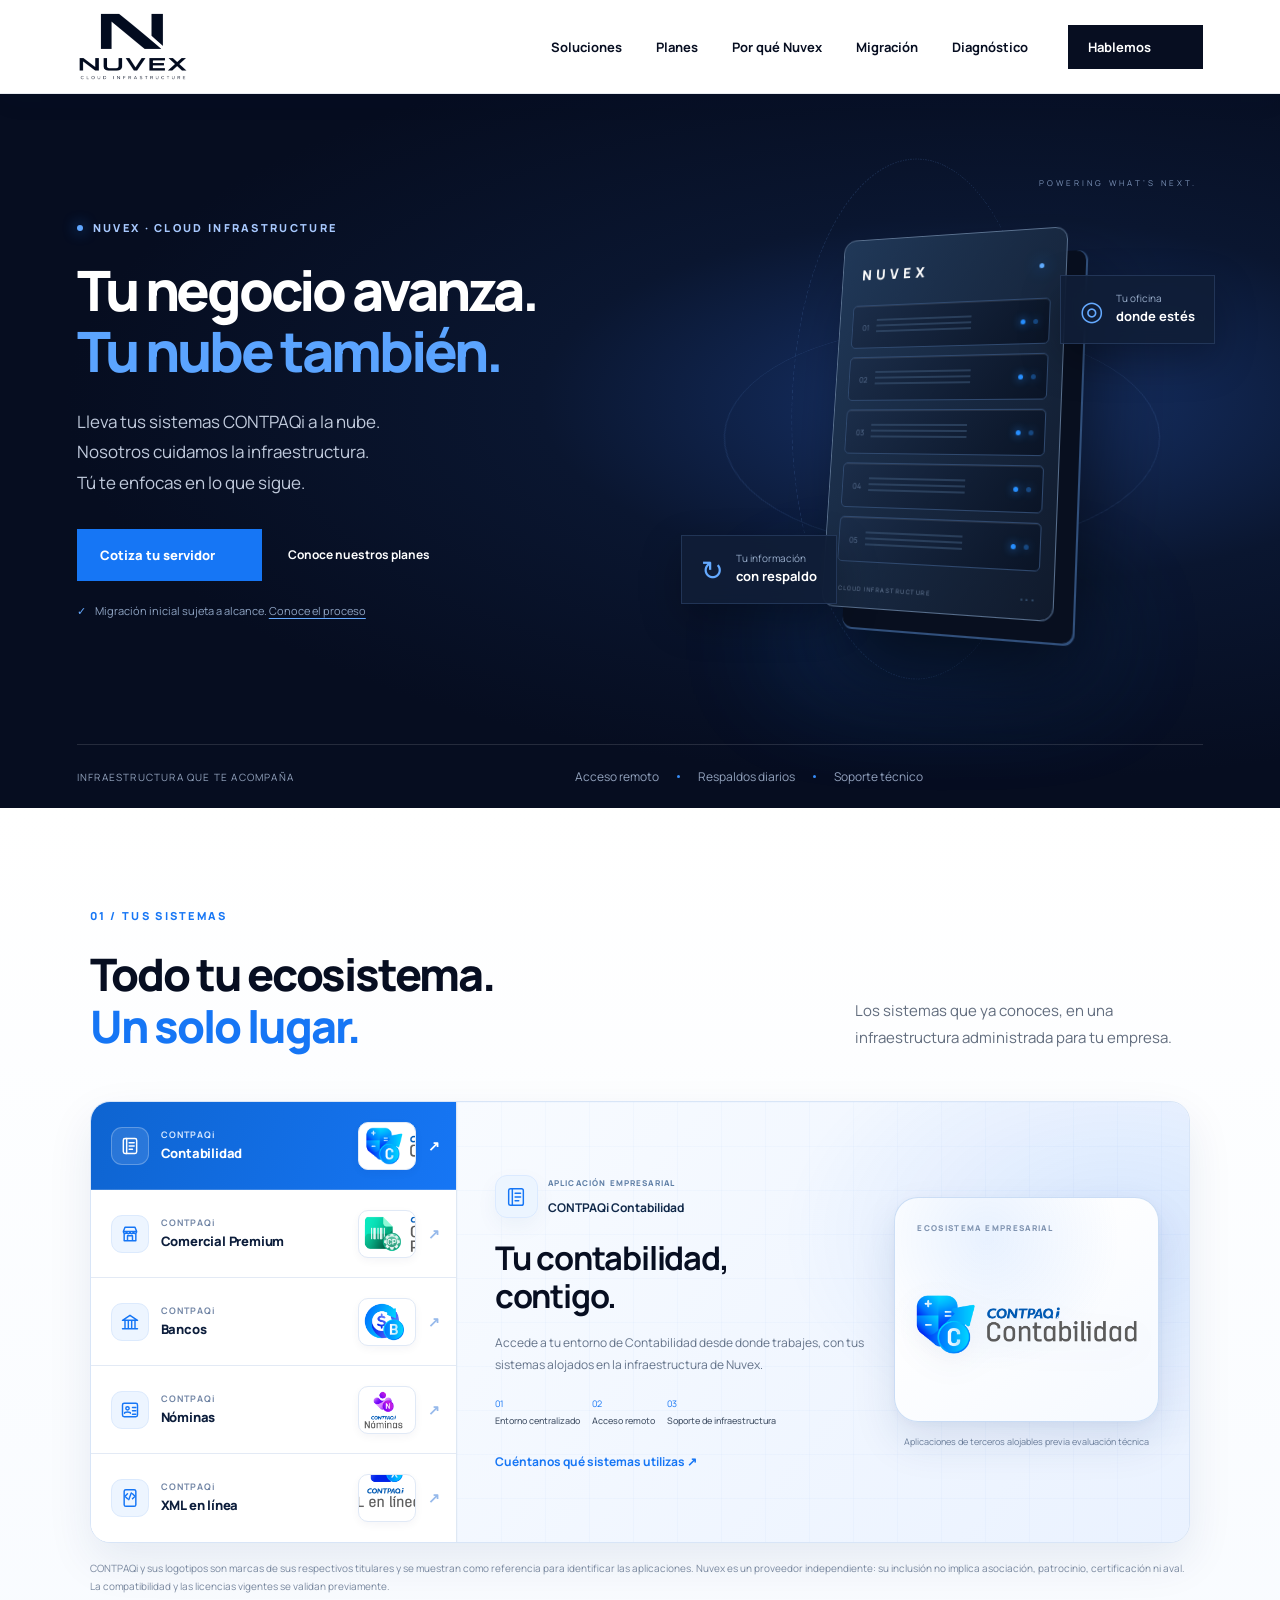
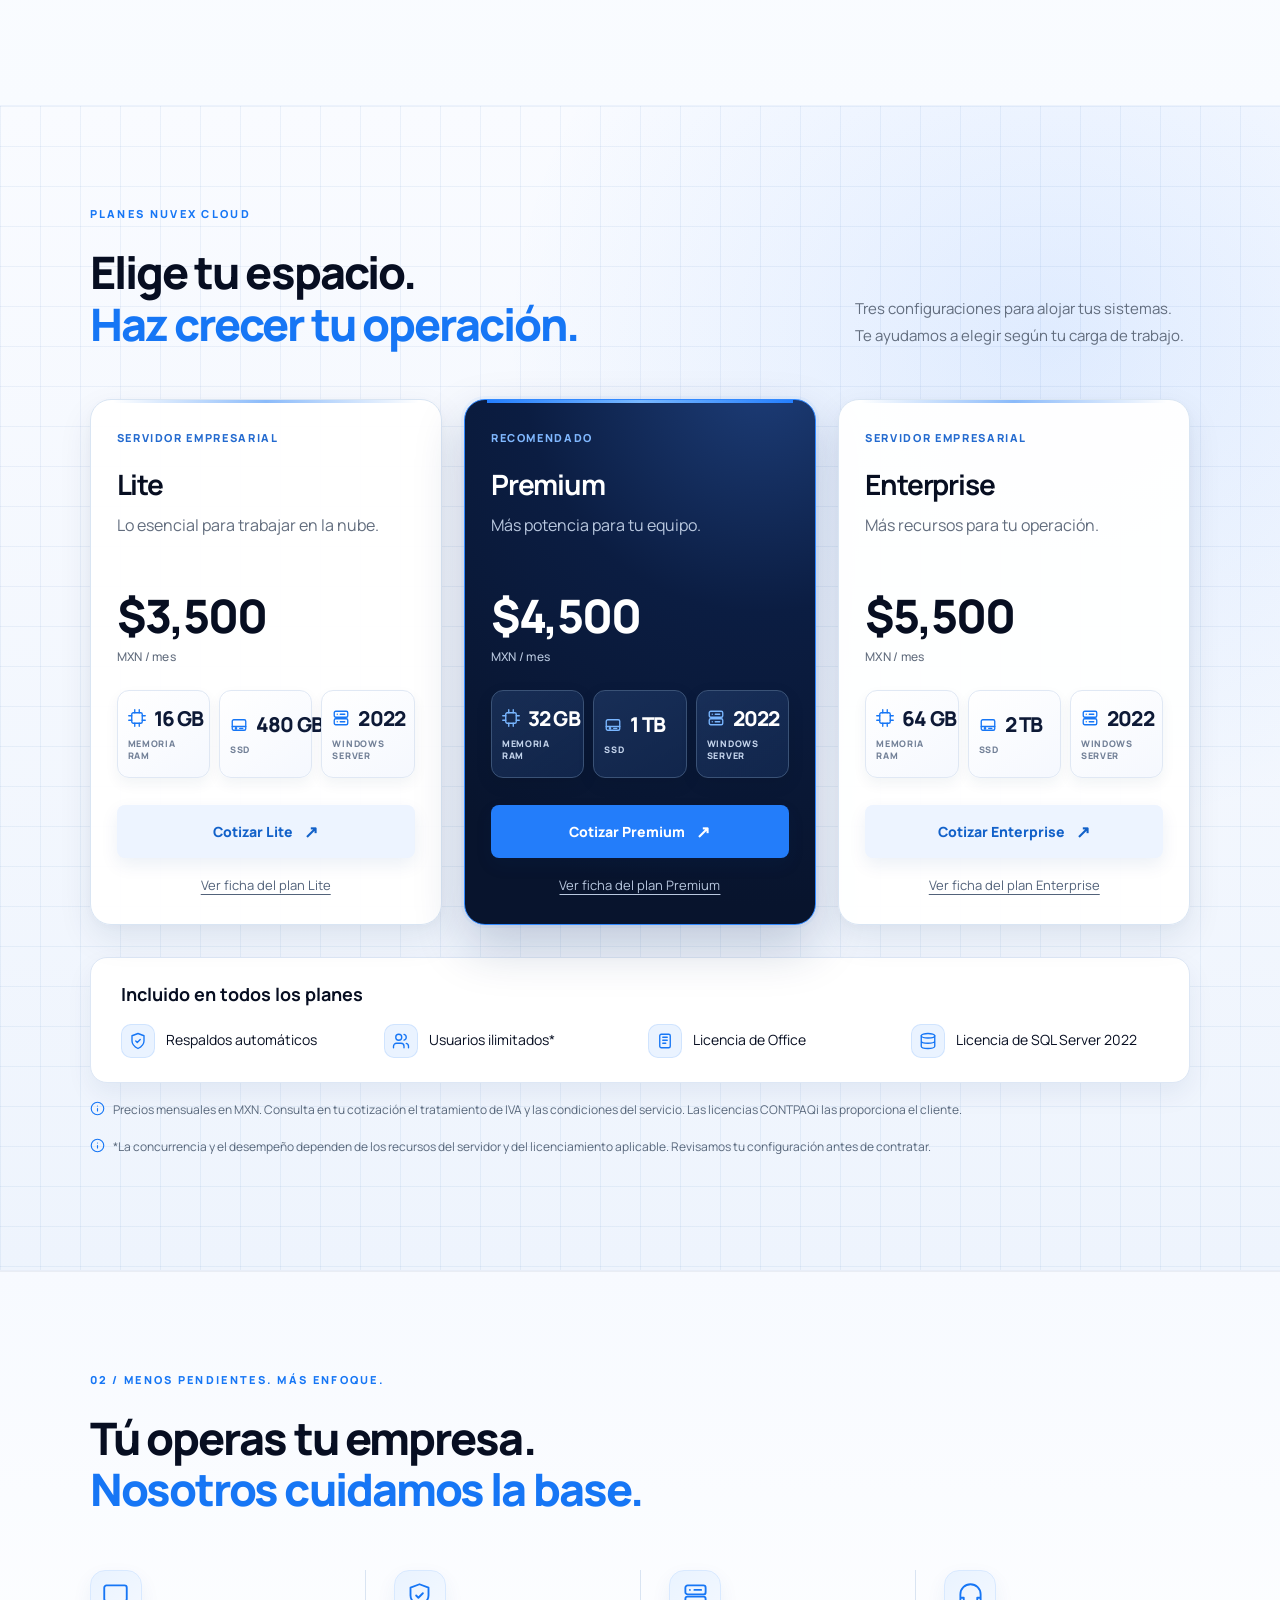
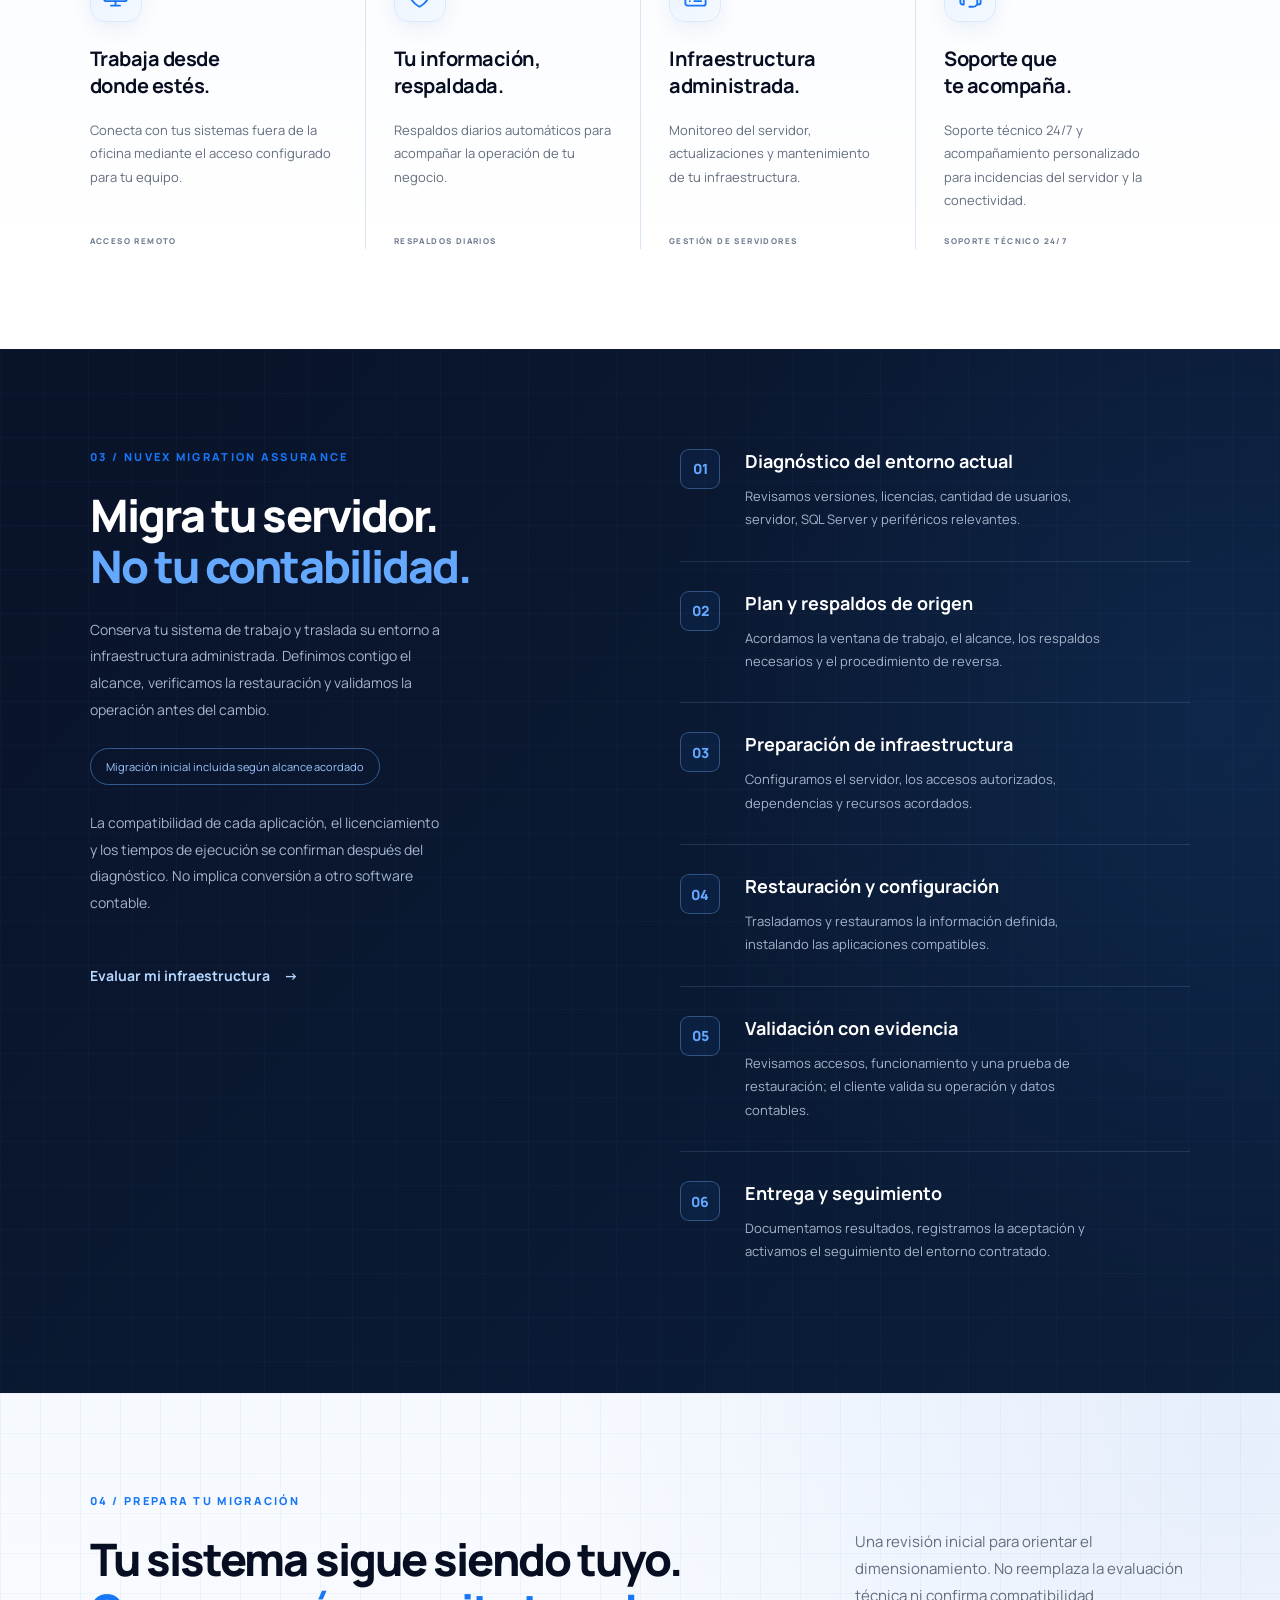
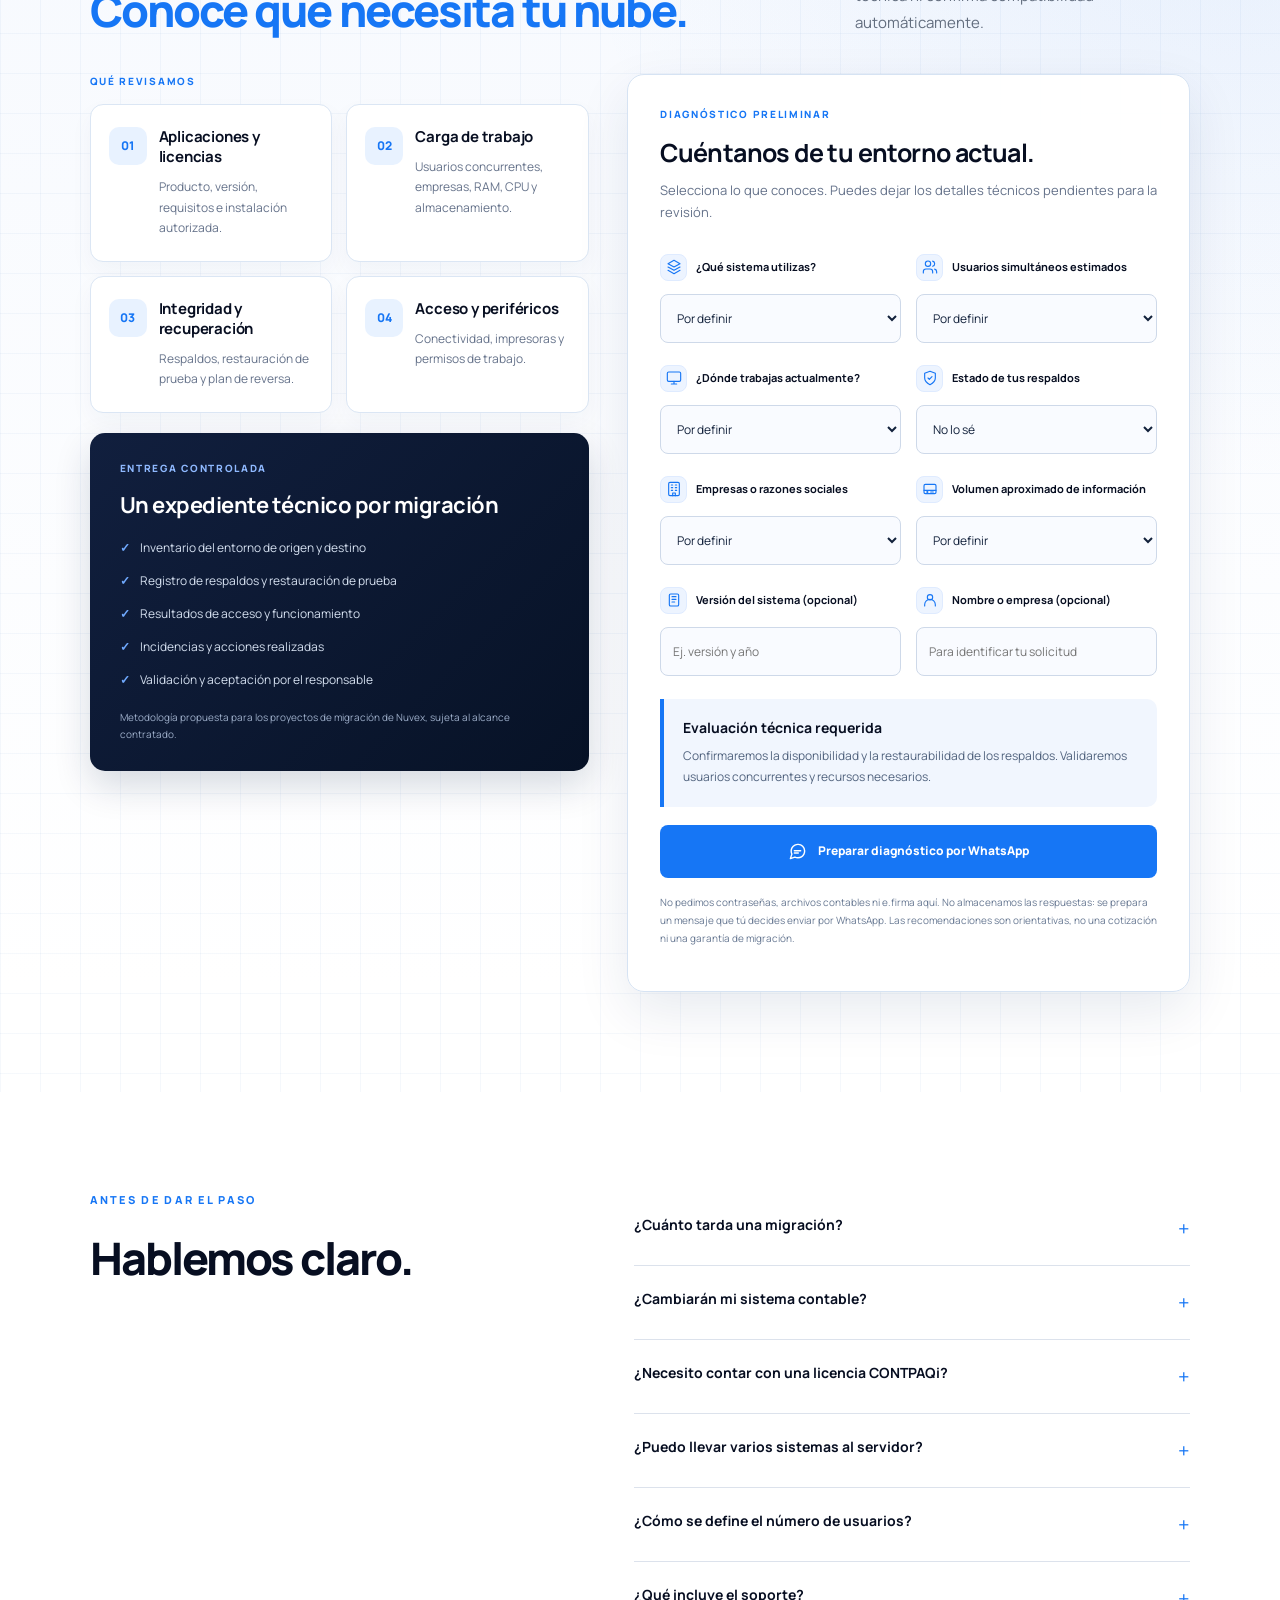
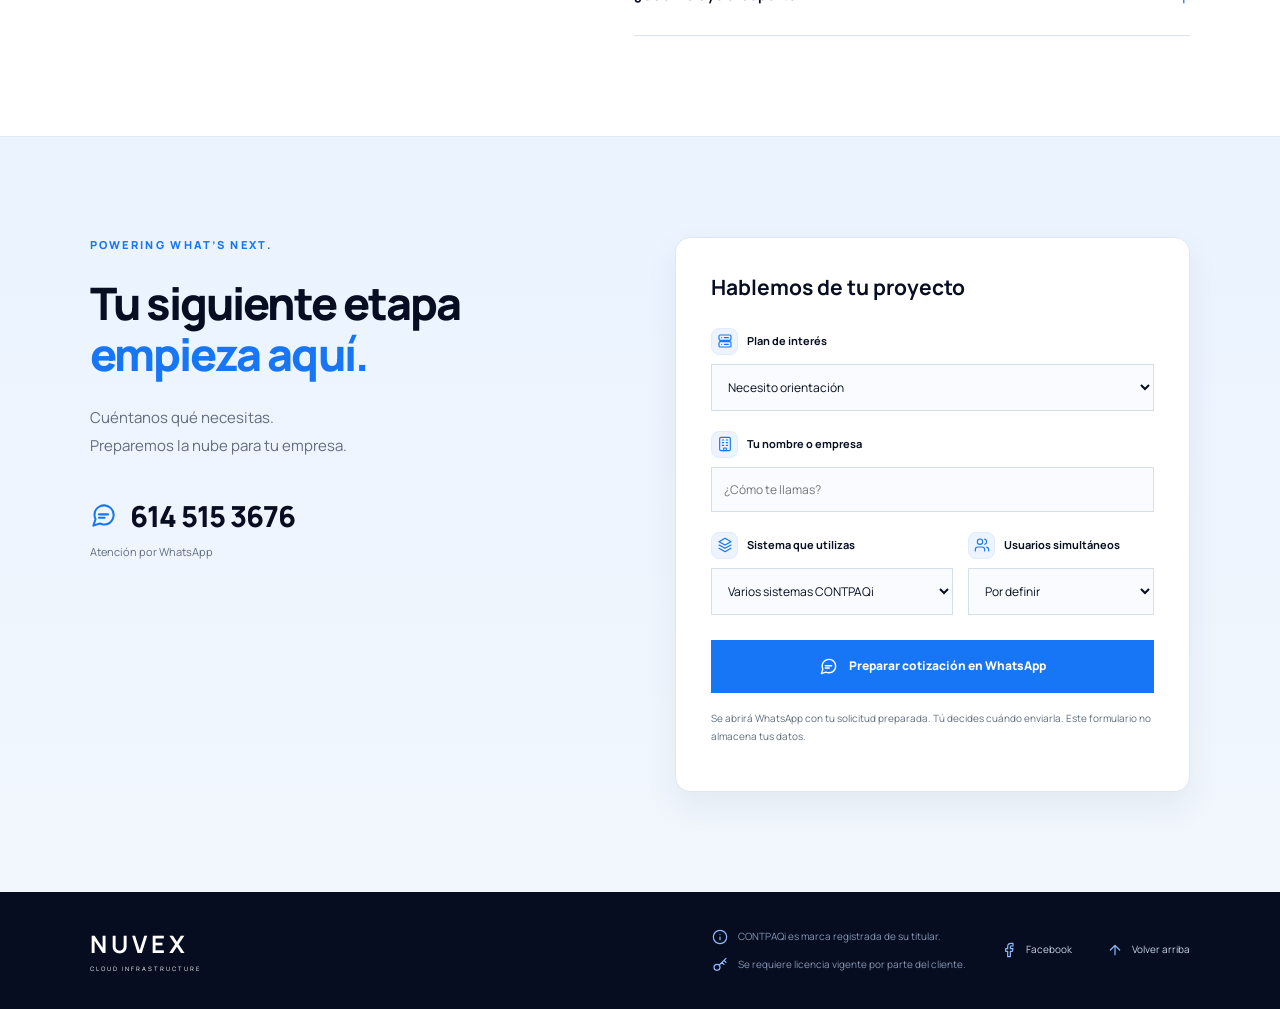
==== index.html @ bb838be8 "Correct navigation markup and exact official logo filenames for five CONTPAQi apps" ====
<!doctype html><html lang="es"><head><meta charset="utf-8"><meta name="viewport" content="width=device-width,initial-scale=1"><meta name="theme-color" content="#060d20"><link rel="icon" href="favicon.ico?v=nuvex1" sizes="any"><link rel="icon" type="image/svg+xml" href="favicon.svg?v=nuvex1"><meta name="description" content="Conserva tus sistemas CONTPAQi al migrar a infraestructura cloud administrada. Diagnóstico inicial, respaldos y validación. Solicita tu cotización."><title>Nuvex Cloud | Tus sistemas, en la nube</title><link rel="stylesheet" href="style.css?v=20261125official1"></head><body>
<svg class="nu-svg-sprite" xmlns="http://www.w3.org/2000/svg" aria-hidden="true" focusable="false" width="0" height="0"><symbol id="nu-cpu" viewBox="0 0 24 24"><rect x="5" y="5" width="14" height="14" rx="2"/><path d="M9 1v4M15 1v4M9 19v4M15 19v4M19 9h4M19 15h4M1 9h4M1 15h4"/></symbol><symbol id="nu-drive" viewBox="0 0 24 24"><rect x="3" y="5" width="18" height="14" rx="2"/><path d="M3 14h18"/><circle cx="8" cy="16.5" r=".8"/><path d="M13 16.5h4"/></symbol><symbol id="nu-server" viewBox="0 0 24 24"><rect x="3" y="3" width="18" height="8" rx="2"/><rect x="3" y="13" width="18" height="8" rx="2"/><path d="M7 7h.01M7 17h.01M11 7h6M11 17h6"/></symbol><symbol id="nu-shield" viewBox="0 0 24 24"><path d="M12 22s8-4 8-10V5l-8-3-8 3v7c0 6 8 10 8 10z"/><path d="m9 12 2 2 4-4"/></symbol><symbol id="nu-users" viewBox="0 0 24 24"><path d="M16 21v-2a4 4 0 0 0-4-4H6a4 4 0 0 0-4 4v2"/><circle cx="9" cy="7" r="4"/><path d="M22 21v-2a4 4 0 0 0-3-3.87M16 3.13a4 4 0 0 1 0 7.75"/></symbol><symbol id="nu-office" viewBox="0 0 24 24"><rect x="5" y="3" width="14" height="18" rx="2"/><path d="M9 7h6M9 11h6M9 15h4"/></symbol><symbol id="nu-database" viewBox="0 0 24 24"><ellipse cx="12" cy="5" rx="9" ry="3"/><path d="M3 5v14c0 1.66 4.03 3 9 3s9-1.34 9-3V5M3 12c0 1.66 4.03 3 9 3s9-1.34 9-3"/></symbol><symbol id="nu-building" viewBox="0 0 24 24"><rect x="4" y="2" width="16" height="20" rx="2"/><path d="M8 6h2M14 6h2M8 10h2M14 10h2M8 14h2M14 14h2M10 22v-4h4v4"/></symbol><symbol id="nu-monitor" viewBox="0 0 24 24"><rect x="2" y="3" width="20" height="14" rx="2"/><path d="M8 21h8M12 17v4"/></symbol><symbol id="nu-layers" viewBox="0 0 24 24"><path d="m12 2 9 5-9 5-9-5 9-5zM3 12l9 5 9-5M3 17l9 5 9-5"/></symbol><symbol id="nu-chat" viewBox="0 0 24 24"><path d="M21 11.5a8.38 8.38 0 0 1-.9 3.8 8.5 8.5 0 0 1-7.6 4.7 8.38 8.38 0 0 1-3.8-.9L3 21l1.9-5.7a8.38 8.38 0 0 1-.9-3.8 8.5 8.5 0 0 1 4.7-7.6 8.38 8.38 0 0 1 3.8-.9h.5a8.48 8.48 0 0 1 8 8z"/><path d="M8 11h8M8 14h5"/></symbol><symbol id="nu-info" viewBox="0 0 24 24"><circle cx="12" cy="12" r="10"/><path d="M12 16v-4M12 8h.01"/></symbol><symbol id="nu-key" viewBox="0 0 24 24"><circle cx="7.5" cy="15.5" r="4.5"/><path d="M11 12l10-10M15 8l3 3M18 5l3 3"/></symbol><symbol id="nu-facebook" viewBox="0 0 24 24"><path d="M18 2h-3a5 5 0 0 0-5 5v3H7v4h3v8h4v-8h3l1-4h-4V7a1 1 0 0 1 1-1h3z"/></symbol><symbol id="nu-arrowup" viewBox="0 0 24 24"><path d="M12 19V5M5 12l7-7 7 7"/></symbol><symbol id="nu-user" viewBox="0 0 24 24"><circle cx="12" cy="8" r="4"/><path d="M4 21v-2a8 8 0 0 1 16 0v2"/></symbol><symbol id="nu-headset" viewBox="0 0 24 24"><path d="M3 14v-3a9 9 0 0 1 18 0v3M3 14h3v6H5a2 2 0 0 1-2-2v-4zM21 14h-3v6h1a2 2 0 0 0 2-2v-4zM18 20a5 5 0 0 1-5 2h-2"/></symbol><symbol id="nu-clock" viewBox="0 0 24 24"><circle cx="12" cy="12" r="9"/><path d="M12 7v5l3 2"/></symbol><symbol id="nu-product-ledger" viewBox="0 0 24 24"><rect x="4" y="3" width="16" height="18" rx="2"/><path d="M8 3v18M11 8h6M11 12h6M11 16h4"/></symbol><symbol id="nu-product-store" viewBox="0 0 24 24"><path d="M4 9 6 4h12l2 5M4 9h16M5 12v8h14v-8M9 20v-6h6v6M4 9c0 3 3 3 4 1 .8 2.3 3.2 2.3 4 0 .8 2.3 3.2 2.3 4 0 1 2 4 2 4-1"/></symbol><symbol id="nu-product-bank" viewBox="0 0 24 24"><path d="m3 10 9-6 9 6M3 10h18M6 10v9M10 10v9M14 10v9M18 10v9M3 20h18"/></symbol><symbol id="nu-product-payroll" viewBox="0 0 24 24"><rect x="3" y="4" width="18" height="16" rx="2"/><circle cx="9" cy="10" r="2"/><path d="M5.5 16c0-2 7-2 7 0M15 9h4M15 13h4M15 17h4"/></symbol><symbol id="nu-product-xml" viewBox="0 0 24 24"><rect x="5" y="2" width="14" height="20" rx="2"/><path d="m9 7-3 3 3 3m6-6 3 3-3 3M13.5 6l-3 8"/></symbol><symbol id="nu-product-invoice" viewBox="0 0 24 24"><path d="M7 2h9l4 4v14a2 2 0 0 1-2 2H7a2 2 0 0 1-2-2V4a2 2 0 0 1 2-2z"/><path d="M16 2v5h4M9 10h7M9 14h4m-3 4 1.8 1.8L16 16"/></symbol></svg>
<a class="skip" href="#contenido">Ir al contenido</a>
<header><a href="#inicio" class="brand" aria-label="Nuvex Cloud, inicio"><img class="brand-logo" src="assets/logo.png" alt="NUVEX Cloud Infrastructure" width="1782" height="1136"></a><nav id="navigation" aria-label="Navegación principal"><a href="#soluciones">Soluciones</a><a href="#planes">Planes</a><a href="#ventajas">Por qué Nuvex</a><a href="#migracion">Migración</a><a href="#diagnostico">Diagnóstico</a></nav><a class="nav-cta" href="#contacto">Hablemos <span></span></a><button class="menu" aria-label="Abrir menú" aria-expanded="false" aria-controls="navigation">☰</button></header>
<main id="contenido"><section class="hero" id="inicio"><div class="hero-grid"><div class="hero-copy"><p class="eyebrow"><span class="dot"></span> NUVEX · CLOUD INFRASTRUCTURE</p><h1>Tu negocio avanza.<br><span>Tu nube también.</span></h1><p class="intro">Lleva tus sistemas CONTPAQi a la nube.<br>Nosotros cuidamos la infraestructura.<br>Tú te enfocas en lo que sigue.</p><div class="hero-actions"><a class="button primary" href="#contacto">Cotiza tu servidor <span></span></a><a class="text-link" href="#planes">Conoce nuestros planes</a></div><div class="hero-note"><span>✓</span> Migración inicial sujeta a alcance. <a href="#migracion">Conoce el proceso</a></div></div>
<div class="server-scene" role="img" aria-label="Ilustración animada de un servidor Nuvex conectado a la nube"><div class="orbit orbit-one"></div><div class="orbit orbit-two"></div><div class="scene-label">POWERING WHAT’S NEXT.</div><div class="server"><div class="server-top"><span>NUVEX</span><i></i></div><div class="server-unit"><b>01</b><div class="vents"></div><span></span><span></span></div><div class="server-unit"><b>02</b><div class="vents"></div><span></span><span></span></div><div class="server-unit"><b>03</b><div class="vents"></div><span></span><span></span></div><div class="server-unit"><b>04</b><div class="vents"></div><span></span><span></span></div><div class="server-unit"><b>05</b><div class="vents"></div><span></span><span></span></div><div class="server-bottom">CLOUD INFRASTRUCTURE <span>•••</span></div></div><div class="scene-tag tag-a"><span class="tag-icon">↻</span><div>Tu información<br><strong>con respaldo</strong></div></div><div class="scene-tag tag-b"><span class="tag-icon">◎</span><div>Tu oficina<br><strong>donde estés</strong></div></div><div class="scene-floor"></div></div></div><div class="hero-bottom"><span>INFRAESTRUCTURA QUE TE ACOMPAÑA</span><div>Acceso remoto <i></i> Respaldos diarios <i></i> Soporte técnico</div><a href="#soluciones" aria-label="Ver soluciones"></a></div></section>
<section class="systems section" id="soluciones">
  <div class="section-heading">
    <div><p class="eyebrow">01 / TUS SISTEMAS</p><h2>Todo tu ecosistema.<br><span>Un solo lugar.</span></h2></div>
    <p>Los sistemas que ya conoces, en una infraestructura administrada para tu empresa.</p>
  </div>
  <div class="system-panel official-app-panel">
    <div class="system-tabs official-app-tabs" role="tablist" aria-label="Aplicaciones CONTPAQi">
    <button type="button" role="tab" class="official-app-tab" id="tab-contabilidad" data-system="contabilidad" aria-controls="system-detail" aria-selected="true">
    <span class="app-line-icon" aria-hidden="true"><svg class="nu-icon" viewBox="0 0 24 24"><use href="#nu-product-ledger"></use></svg></span>
    <span class="app-tab-copy"><small>CONTPAQi</small><strong>Contabilidad</strong></span>
    <span class="app-brand-mark" aria-hidden="true"><img src="assets/contpaqi/contabilidad.png" alt="" loading="eager"></span>
    <span class="app-tab-arrow" aria-hidden="true">↗</span>
  </button>
    <button type="button" role="tab" class="official-app-tab" id="tab-comercial" data-system="comercial" aria-controls="system-detail" aria-selected="false" tabindex="-1">
    <span class="app-line-icon" aria-hidden="true"><svg class="nu-icon" viewBox="0 0 24 24"><use href="#nu-product-store"></use></svg></span>
    <span class="app-tab-copy"><small>CONTPAQi</small><strong>Comercial Premium</strong></span>
    <span class="app-brand-mark" aria-hidden="true"><img src="assets/contpaqi/comercial-premium.png" alt="" loading="lazy"></span>
    <span class="app-tab-arrow" aria-hidden="true">↗</span>
  </button>
    <button type="button" role="tab" class="official-app-tab" id="tab-bancos" data-system="bancos" aria-controls="system-detail" aria-selected="false" tabindex="-1">
    <span class="app-line-icon" aria-hidden="true"><svg class="nu-icon" viewBox="0 0 24 24"><use href="#nu-product-bank"></use></svg></span>
    <span class="app-tab-copy"><small>CONTPAQi</small><strong>Bancos</strong></span>
    <span class="app-brand-mark" aria-hidden="true"><img src="assets/contpaqi/bancos.png" alt="" loading="lazy"></span>
    <span class="app-tab-arrow" aria-hidden="true">↗</span>
  </button>
    <button type="button" role="tab" class="official-app-tab" id="tab-nominas" data-system="nominas" aria-controls="system-detail" aria-selected="false" tabindex="-1">
    <span class="app-line-icon" aria-hidden="true"><svg class="nu-icon" viewBox="0 0 24 24"><use href="#nu-product-payroll"></use></svg></span>
    <span class="app-tab-copy"><small>CONTPAQi</small><strong>Nóminas</strong></span>
    <span class="app-brand-mark" aria-hidden="true"><img src="assets/contpaqi/nominas.png" alt="" loading="lazy"></span>
    <span class="app-tab-arrow" aria-hidden="true">↗</span>
  </button>
    <button type="button" role="tab" class="official-app-tab" id="tab-xml" data-system="xml" aria-controls="system-detail" aria-selected="false" tabindex="-1">
    <span class="app-line-icon" aria-hidden="true"><svg class="nu-icon" viewBox="0 0 24 24"><use href="#nu-product-xml"></use></svg></span>
    <span class="app-tab-copy"><small>CONTPAQi</small><strong>XML en línea</strong></span>
    <span class="app-brand-mark" aria-hidden="true"><img src="assets/contpaqi/xml-en-linea.png" alt="" loading="lazy"></span>
    <span class="app-tab-arrow" aria-hidden="true">↗</span>
  </button>
    </div>
    <div class="system-detail official-app-detail" id="system-detail" role="tabpanel" aria-labelledby="tab-contabilidad" tabindex="0">
      <div class="official-app-copy">
        <div class="system-identity">
          <span class="system-active-icon" aria-hidden="true"><svg class="nu-icon" viewBox="0 0 24 24"><use id="system-active-symbol" href="#nu-product-ledger"></use></svg></span>
          <div><p>APLICACIÓN EMPRESARIAL</p><strong id="system-active-name">CONTPAQi Contabilidad</strong></div>
        </div>
        <h3 id="system-title">Tu contabilidad,<br>contigo.</h3>
        <p id="system-description">Accede a tu entorno de Contabilidad desde donde trabajes, con tus sistemas alojados en la infraestructura de Nuvex.</p>
        <div class="detail-lines"><span>01 <b>Entorno centralizado</b></span><span>02 <b>Acceso remoto</b></span><span>03 <b>Soporte de infraestructura</b></span></div>
        <a class="text-link blue" href="#contacto">Cuéntanos qué sistemas utilizas <span aria-hidden="true">↗</span></a>
      </div>
      <figure class="official-app-visual">
        <div class="official-logo-surface">
          <span class="official-visual-eyebrow" aria-hidden="true">ECOSISTEMA EMPRESARIAL</span>
          <img id="system-active-logo" src="assets/contpaqi/contabilidad.png" alt="Logotipo de CONTPAQi Contabilidad" decoding="async" fetchpriority="high">
        </div>
        <figcaption>Aplicaciones de terceros alojables previa evaluación técnica</figcaption>
      </figure>
    </div>
  </div>
  <p class="fineprint system-disclaimer">CONTPAQi y sus logotipos son marcas de sus respectivos titulares y se muestran como referencia para identificar las aplicaciones. Nuvex es un proveedor independiente: su inclusión no implica asociación, patrocinio, certificación ni aval. La compatibilidad y las licencias vigentes se validan previamente.</p>
</section>
<section class="plans section" id="planes"><div class="section-heading"><div><p class="eyebrow">PLANES NUVEX CLOUD</p><h2>Elige tu espacio.<br><span>Haz crecer tu operación.</span></h2></div><p>Tres configuraciones para alojar tus sistemas. Te ayudamos a elegir según tu carga de trabajo.</p></div><div class="plan-grid"><article class="plan-card "><p class="plan-label">Servidor empresarial</p><h3>Lite</h3><p class="plan-description">Lo esencial para trabajar en la nube.</p><p class="plan-price">$3,500<span>MXN / mes</span></p><div class="plan-specs" aria-label="Especificaciones del servidor"><div class="plan-spec"><div class="spec-head"><svg class="nu-icon spec-icon" viewBox="0 0 24 24" aria-hidden="true" focusable="false"><use href="#nu-cpu"></use></svg><strong>16 GB</strong></div><span>MEMORIA RAM</span></div><div class="plan-spec"><div class="spec-head"><svg class="nu-icon spec-icon" viewBox="0 0 24 24" aria-hidden="true" focusable="false"><use href="#nu-drive"></use></svg><strong>480 GB</strong></div><span>SSD</span></div><div class="plan-spec"><div class="spec-head"><svg class="nu-icon spec-icon" viewBox="0 0 24 24" aria-hidden="true" focusable="false"><use href="#nu-server"></use></svg><strong>2022</strong></div><span>WINDOWS SERVER</span></div></div><a class="button outline" href="#contacto" data-plan="Lite">Cotizar Lite <span aria-hidden="true">↗</span></a><a class="plan-sheet" href="assets/lite.png" target="_blank" rel="noopener noreferrer">Ver ficha del plan Lite</a></article><article class="plan-card featured"><p class="plan-label">Recomendado</p><h3>Premium</h3><p class="plan-description">Más potencia para tu equipo.</p><p class="plan-price">$4,500<span>MXN / mes</span></p><div class="plan-specs" aria-label="Especificaciones del servidor"><div class="plan-spec"><div class="spec-head"><svg class="nu-icon spec-icon" viewBox="0 0 24 24" aria-hidden="true" focusable="false"><use href="#nu-cpu"></use></svg><strong>32 GB</strong></div><span>MEMORIA RAM</span></div><div class="plan-spec"><div class="spec-head"><svg class="nu-icon spec-icon" viewBox="0 0 24 24" aria-hidden="true" focusable="false"><use href="#nu-drive"></use></svg><strong>1 TB</strong></div><span>SSD</span></div><div class="plan-spec"><div class="spec-head"><svg class="nu-icon spec-icon" viewBox="0 0 24 24" aria-hidden="true" focusable="false"><use href="#nu-server"></use></svg><strong>2022</strong></div><span>WINDOWS SERVER</span></div></div><a class="button primary" href="#contacto" data-plan="Premium">Cotizar Premium <span aria-hidden="true">↗</span></a><a class="plan-sheet" href="assets/premium.png" target="_blank" rel="noopener noreferrer">Ver ficha del plan Premium</a></article><article class="plan-card "><p class="plan-label">Servidor empresarial</p><h3>Enterprise</h3><p class="plan-description">Más recursos para tu operación.</p><p class="plan-price">$5,500<span>MXN / mes</span></p><div class="plan-specs" aria-label="Especificaciones del servidor"><div class="plan-spec"><div class="spec-head"><svg class="nu-icon spec-icon" viewBox="0 0 24 24" aria-hidden="true" focusable="false"><use href="#nu-cpu"></use></svg><strong>64 GB</strong></div><span>MEMORIA RAM</span></div><div class="plan-spec"><div class="spec-head"><svg class="nu-icon spec-icon" viewBox="0 0 24 24" aria-hidden="true" focusable="false"><use href="#nu-drive"></use></svg><strong>2 TB</strong></div><span>SSD</span></div><div class="plan-spec"><div class="spec-head"><svg class="nu-icon spec-icon" viewBox="0 0 24 24" aria-hidden="true" focusable="false"><use href="#nu-server"></use></svg><strong>2022</strong></div><span>WINDOWS SERVER</span></div></div><a class="button outline" href="#contacto" data-plan="Enterprise">Cotizar Enterprise <span aria-hidden="true">↗</span></a><a class="plan-sheet" href="assets/enterprise.png" target="_blank" rel="noopener noreferrer">Ver ficha del plan Enterprise</a></article></div><div class="plan-inclusions"><h3>Incluido en todos los planes</h3><ul><li><span class="benefit-icon"><svg class="nu-icon" viewBox="0 0 24 24" aria-hidden="true" focusable="false"><use href="#nu-shield"></use></svg></span><span>Respaldos automáticos</span></li><li><span class="benefit-icon"><svg class="nu-icon" viewBox="0 0 24 24" aria-hidden="true" focusable="false"><use href="#nu-users"></use></svg></span><span>Usuarios ilimitados*</span></li><li><span class="benefit-icon"><svg class="nu-icon" viewBox="0 0 24 24" aria-hidden="true" focusable="false"><use href="#nu-office"></use></svg></span><span>Licencia de Office</span></li><li><span class="benefit-icon"><svg class="nu-icon" viewBox="0 0 24 24" aria-hidden="true" focusable="false"><use href="#nu-database"></use></svg></span><span>Licencia de SQL Server 2022</span></li></ul></div><p class="fineprint plan-note"><svg class="nu-icon" viewBox="0 0 24 24" aria-hidden="true" focusable="false"><use href="#nu-info"></use></svg><span>Precios mensuales en MXN. Consulta en tu cotización el tratamiento de IVA y las condiciones del servicio. Las licencias CONTPAQi las proporciona el cliente.</span></p><p class="fineprint plan-note"><svg class="nu-icon" viewBox="0 0 24 24" aria-hidden="true" focusable="false"><use href="#nu-info"></use></svg><span>*La concurrencia y el desempeño dependen de los recursos del servidor y del licenciamiento aplicable. Revisamos tu configuración antes de contratar.</span></p></section>
<section class="advantages section" id="ventajas"><p class="eyebrow">02 / MENOS PENDIENTES. MÁS ENFOQUE.</p><h2>Tú operas tu empresa.<br><span>Nosotros cuidamos la base.</span></h2><div class="benefits"><article><span class="feature-icon"><svg class="nu-icon" viewBox="0 0 24 24" aria-hidden="true" focusable="false"><use href="#nu-monitor"></use></svg></span><h3>Trabaja desde<br>donde estés.</h3><p>Conecta con tus sistemas fuera de la oficina mediante el acceso configurado para tu equipo.</p><span class="feature-caption">ACCESO REMOTO</span></article><article><span class="feature-icon"><svg class="nu-icon" viewBox="0 0 24 24" aria-hidden="true" focusable="false"><use href="#nu-shield"></use></svg></span><h3>Tu información,<br>respaldada.</h3><p>Respaldos diarios automáticos para acompañar la operación de tu negocio.</p><span class="feature-caption">RESPALDOS DIARIOS</span></article><article><span class="feature-icon"><svg class="nu-icon" viewBox="0 0 24 24" aria-hidden="true" focusable="false"><use href="#nu-server"></use></svg></span><h3>Infraestructura<br>administrada.</h3><p>Monitoreo del servidor, actualizaciones y mantenimiento de tu infraestructura.</p><span class="feature-caption">GESTIÓN DE SERVIDORES</span></article><article><span class="feature-icon"><svg class="nu-icon" viewBox="0 0 24 24" aria-hidden="true" focusable="false"><use href="#nu-headset"></use></svg></span><h3>Soporte que<br>te acompaña.</h3><p>Soporte técnico 24/7 y acompañamiento personalizado para incidencias del servidor y la conectividad.</p><span class="feature-caption">SOPORTE TÉCNICO 24/7</span></article></div></section>
<section class="migration section" id="migracion" aria-labelledby="migration-title">
  <div class="migration-head">
    <p class="eyebrow">03 / NUVEX MIGRATION ASSURANCE</p>
    <h2 id="migration-title">Migra tu servidor.<br><span>No tu contabilidad.</span></h2>
    <p>Conserva tu sistema de trabajo y traslada su entorno a infraestructura administrada. Definimos contigo el alcance, verificamos la restauración y validamos la operación antes del cambio.</p>
    <span class="pill">Migración inicial incluida según alcance acordado</span>
    <p class="migration-disclaimer">La compatibilidad de cada aplicación, el licenciamiento y los tiempos de ejecución se confirman después del diagnóstico. No implica conversión a otro software contable.</p>
    <a class="text-link migration-action" href="#diagnostico">Evaluar mi infraestructura <span aria-hidden="true">→</span></a>
  </div>
  <div class="steps" aria-label="Seis etapas de migración controlada">
    <article><span>01</span><div><h3>Diagnóstico del entorno actual</h3><p>Revisamos versiones, licencias, cantidad de usuarios, servidor, SQL Server y periféricos relevantes.</p></div></article>
    <article><span>02</span><div><h3>Plan y respaldos de origen</h3><p>Acordamos la ventana de trabajo, el alcance, los respaldos necesarios y el procedimiento de reversa.</p></div></article>
    <article><span>03</span><div><h3>Preparación de infraestructura</h3><p>Configuramos el servidor, los accesos autorizados, dependencias y recursos acordados.</p></div></article>
    <article><span>04</span><div><h3>Restauración y configuración</h3><p>Trasladamos y restauramos la información definida, instalando las aplicaciones compatibles.</p></div></article>
    <article><span>05</span><div><h3>Validación con evidencia</h3><p>Revisamos accesos, funcionamiento y una prueba de restauración; el cliente valida su operación y datos contables.</p></div></article>
    <article><span>06</span><div><h3>Entrega y seguimiento</h3><p>Documentamos resultados, registramos la aceptación y activamos el seguimiento del entorno contratado.</p></div></article>
  </div>
</section>
<section class="diagnostic section" id="diagnostico" aria-labelledby="diagnostic-title">
  <div class="section-heading diagnostic-heading">
    <div>
      <p class="eyebrow">04 / PREPARA TU MIGRACIÓN</p>
      <h2 id="diagnostic-title">Tu sistema sigue siendo tuyo.<br><span>Conoce qué necesita tu nube.</span></h2>
    </div>
    <p>Una revisión inicial para orientar el dimensionamiento. No reemplaza la evaluación técnica ni confirma compatibilidad automáticamente.</p>
  </div>
  <div class="assessment-grid">
    <div class="assessment-overview">
      <p class="assessment-kicker">QUÉ REVISAMOS</p>
      <div class="assessment-cards">
        <article><span class="assessment-number">01</span><div><h3>Aplicaciones y licencias</h3><p>Producto, versión, requisitos e instalación autorizada.</p></div></article>
        <article><span class="assessment-number">02</span><div><h3>Carga de trabajo</h3><p>Usuarios concurrentes, empresas, RAM, CPU y almacenamiento.</p></div></article>
        <article><span class="assessment-number">03</span><div><h3>Integridad y recuperación</h3><p>Respaldos, restauración de prueba y plan de reversa.</p></div></article>
        <article><span class="assessment-number">04</span><div><h3>Acceso y periféricos</h3><p>Conectividad, impresoras y permisos de trabajo.</p></div></article>
      </div>
      <aside class="delivery-panel">
        <p class="assessment-kicker">ENTREGA CONTROLADA</p>
        <h3>Un expediente técnico por migración</h3>
        <ul>
          <li>Inventario del entorno de origen y destino</li>
          <li>Registro de respaldos y restauración de prueba</li>
          <li>Resultados de acceso y funcionamiento</li>
          <li>Incidencias y acciones realizadas</li>
          <li>Validación y aceptación por el responsable</li>
        </ul>
        <p>Metodología propuesta para los proyectos de migración de Nuvex, sujeta al alcance contratado.</p>
      </aside>
    </div>
    <form id="diagnostic-form" class="assessment-form">
      <p class="assessment-kicker">DIAGNÓSTICO PRELIMINAR</p>
      <h3>Cuéntanos de tu entorno actual.</h3>
      <p class="assessment-help">Selecciona lo que conoces. Puedes dejar los detalles técnicos pendientes para la revisión.</p>
      <div class="assessment-fields">
        <div>
          <label for="diag-product" class="icon-label"><span class="field-icon"><svg class="nu-icon" viewBox="0 0 24 24" aria-hidden="true" focusable="false"><use href="#nu-layers"></use></svg></span><span>¿Qué sistema utilizas?</span></label>
          <select id="diag-product" name="product">
            <option>Por definir</option><option>CONTPAQi Contabilidad</option>
            <option>CONTPAQi Comercial</option>
            <option>CONTPAQi Nóminas</option>
            <option>CONTPAQi Bancos</option>
            <option>Varios sistemas CONTPAQi</option>
            <option>Aspel u otro sistema</option>
            <option>No estoy seguro</option>
          </select>
        </div>
        <div>
          <label for="diag-users" class="icon-label"><span class="field-icon"><svg class="nu-icon" viewBox="0 0 24 24" aria-hidden="true" focusable="false"><use href="#nu-users"></use></svg></span><span>Usuarios simultáneos estimados</span></label>
          <select id="diag-users" name="users">
            <option>Por definir</option><option>1 a 5</option><option>6 a 15</option><option>16 a 30</option><option>Más de 30</option>
          </select>
        </div>
        <div>
          <label for="diag-origin" class="icon-label"><span class="field-icon"><svg class="nu-icon" viewBox="0 0 24 24" aria-hidden="true" focusable="false"><use href="#nu-monitor"></use></svg></span><span>¿Dónde trabajas actualmente?</span></label>
          <select id="diag-origin" name="origin">
            <option>Por definir</option><option>Servidor en mi oficina</option><option>Otra nube o proveedor</option><option>Computadora local</option><option>Aún no tengo servidor</option><option>No lo sé</option>
          </select>
        </div>
        <div>
          <label for="diag-backup" class="icon-label"><span class="field-icon"><svg class="nu-icon" viewBox="0 0 24 24" aria-hidden="true" focusable="false"><use href="#nu-shield"></use></svg></span><span>Estado de tus respaldos</span></label>
          <select id="diag-backup" name="backup">
            <option>No lo sé</option><option>Tengo respaldo y se ha restaurado</option><option>Tengo respaldo, sin probar restauración</option><option>No tengo un respaldo identificado</option>
          </select>
        </div>
        <div>
          <label for="diag-companies" class="icon-label"><span class="field-icon"><svg class="nu-icon" viewBox="0 0 24 24" aria-hidden="true" focusable="false"><use href="#nu-building"></use></svg></span><span>Empresas o razones sociales</span></label>
          <select id="diag-companies" name="companies">
            <option>Por definir</option><option>1</option><option>2 a 5</option><option>Más de 5</option>
          </select>
        </div>
        <div>
          <label for="diag-volume" class="icon-label"><span class="field-icon"><svg class="nu-icon" viewBox="0 0 24 24" aria-hidden="true" focusable="false"><use href="#nu-drive"></use></svg></span><span>Volumen aproximado de información</span></label>
          <select id="diag-volume" name="volume">
            <option>Por definir</option><option>Hasta 100 GB</option><option>101 a 500 GB</option><option>501 GB a 1 TB</option><option>Más de 1 TB</option>
          </select>
        </div>
        <div>
          <label for="diag-version" class="icon-label"><span class="field-icon"><svg class="nu-icon" viewBox="0 0 24 24" aria-hidden="true" focusable="false"><use href="#nu-office"></use></svg></span><span>Versión del sistema (opcional)</span></label>
          <input id="diag-version" name="version" maxlength="40" placeholder="Ej. versión y año">
        </div>
        <div>
          <label for="diag-name" class="icon-label"><span class="field-icon"><svg class="nu-icon" viewBox="0 0 24 24" aria-hidden="true" focusable="false"><use href="#nu-user"></use></svg></span><span>Nombre o empresa (opcional)</span></label>
          <input id="diag-name" name="name" maxlength="100" placeholder="Para identificar tu solicitud" autocomplete="organization">
        </div>
      </div>
      <div class="assessment-result" id="diagnostic-result" role="status" aria-live="polite">
        <strong id="diag-result-title">Revisión preliminar</strong>
        <p id="diag-result-text">La compatibilidad de tus aplicaciones y el tamaño del servidor se definirán con una evaluación técnica.</p>
      </div>
      <button class="button primary icon-submit" type="submit"><svg class="nu-icon" viewBox="0 0 24 24" aria-hidden="true" focusable="false"><use href="#nu-chat"></use></svg><span>Preparar diagnóstico por WhatsApp</span></button>
      <p class="form-note">No pedimos contraseñas, archivos contables ni e.firma aquí. No almacenamos las respuestas: se prepara un mensaje que tú decides enviar por WhatsApp. Las recomendaciones son orientativas, no una cotización ni una garantía de migración.</p>
      <p class="assessment-status" id="diagnostic-status" role="status"></p>
    </form>
  </div>
</section>
<section class="faq section"><div><p class="eyebrow">ANTES DE DAR EL PASO</p><h2>Hablemos claro.</h2></div><div><details><summary>¿Cuánto tarda una migración?<span>+</span></summary><p>La duración depende de la cantidad de datos, las versiones, los usuarios, las pruebas y la ventana de cambio. Confirmamos el cronograma y el plan de reversa después del diagnóstico.</p></details><details><summary>¿Cambiarán mi sistema contable?<span>+</span></summary><p>Nuestro servicio de infraestructura busca conservar tus aplicaciones actuales, sujeto a que sus versiones, licencias y dependencias sean compatibles con el entorno acordado. No incluye convertir la contabilidad a otro producto.</p></details><details><summary>¿Necesito contar con una licencia CONTPAQi?<span>+</span></summary><p>Sí. El cliente debe contar con una licencia CONTPAQi vigente. El servicio de Nuvex corresponde a la infraestructura y al alcance acordado en la cotización.</p></details><details><summary>¿Puedo llevar varios sistemas al servidor?<span>+</span></summary><p>Podemos revisar tu entorno de Comercial, Contabilidad, Bancos, Nóminas y XML para definir una configuración acorde a tus versiones y necesidades.</p></details><details><summary>¿Cómo se define el número de usuarios?<span>+</span></summary><p>Los planes se anuncian con usuarios ilimitados. Para dimensionar el servicio revisamos cuántas personas trabajarán al mismo tiempo, los recursos disponibles y las licencias aplicables; esto no implica capacidad simultánea ilimitada.</p></details><details><summary>¿Qué incluye el soporte?<span>+</span></summary><p>Incluye soporte técnico 24/7 para servidores, respaldos y conectividad, con acompañamiento personalizado. Los tiempos de respuesta, la retención de respaldos y el alcance de soporte de la aplicación se especifican en la propuesta de servicio.</p></details></div></section>
<section class="contact section" id="contacto"><div><p class="eyebrow">POWERING WHAT’S NEXT.</p><h2>Tu siguiente etapa<br><span>empieza aquí.</span></h2><p>Cuéntanos qué necesitas.<br>Preparemos la nube para tu empresa.</p><a class="phone" href="https://wa.me/526145153676" target="_blank" rel="noopener noreferrer"><svg class="nu-icon" viewBox="0 0 24 24" aria-hidden="true" focusable="false"><use href="#nu-chat"></use></svg><span>614 515 3676</span></a><small>Atención por WhatsApp</small></div><form id="quote-form"><h3>Hablemos de tu proyecto</h3><label for="plan" class="icon-label"><span class="field-icon"><svg class="nu-icon" viewBox="0 0 24 24" aria-hidden="true" focusable="false"><use href="#nu-server"></use></svg></span><span>Plan de interés</span></label><select id="plan" name="plan"><option>Necesito orientación</option><option>Lite</option><option>Premium</option><option>Enterprise</option></select><label class="name-label icon-label" for="name"><span class="field-icon"><svg class="nu-icon" viewBox="0 0 24 24" aria-hidden="true" focusable="false"><use href="#nu-building"></use></svg></span><span>Tu nombre o empresa</span></label><input id="name" name="name" placeholder="¿Cómo te llamas?" maxlength="100" required autocomplete="organization"><div class="form-row"><div><label for="product" class="icon-label"><span class="field-icon"><svg class="nu-icon" viewBox="0 0 24 24" aria-hidden="true" focusable="false"><use href="#nu-layers"></use></svg></span><span>Sistema que utilizas</span></label><select id="product" name="product"><option>Varios sistemas CONTPAQi</option><option>Contabilidad</option><option>Comercial</option><option>Bancos</option><option>Nóminas</option><option>XML</option><option>Otro / Necesito orientación</option></select></div><div><label for="users" class="icon-label"><span class="field-icon"><svg class="nu-icon" viewBox="0 0 24 24" aria-hidden="true" focusable="false"><use href="#nu-users"></use></svg></span><span>Usuarios simultáneos</span></label><select id="users" name="users"><option>Por definir</option><option>1–5</option><option>6–15</option><option>16–30</option><option>Más de 30</option></select></div></div><button class="button primary icon-submit" type="submit"><svg class="nu-icon" viewBox="0 0 24 24" aria-hidden="true" focusable="false"><use href="#nu-chat"></use></svg><span>Preparar cotización en WhatsApp</span></button><p class="form-note">Se abrirá WhatsApp con tu solicitud preparada. Tú decides cuándo enviarla. Este formulario no almacena tus datos.</p><p id="form-status" role="status"></p></form></section></main>
<footer><div class="footer-brand"><strong>NUVEX</strong><span>CLOUD INFRASTRUCTURE</span></div><p class="footer-legal"><span class="legal-line"><svg class="nu-icon" viewBox="0 0 24 24" aria-hidden="true" focusable="false"><use href="#nu-info"></use></svg><span>CONTPAQi es marca registrada de su titular.</span></span><span class="legal-line"><svg class="nu-icon" viewBox="0 0 24 24" aria-hidden="true" focusable="false"><use href="#nu-key"></use></svg><span>Se requiere licencia vigente por parte del cliente.</span></span></p><a class="footer-action" href="https://www.facebook.com/profile.php?id=61596310954268" target="_blank" rel="noopener noreferrer"><svg class="nu-icon" viewBox="0 0 24 24" aria-hidden="true" focusable="false"><use href="#nu-facebook"></use></svg><span>Facebook</span></a><a class="footer-action" href="#inicio"><svg class="nu-icon" viewBox="0 0 24 24" aria-hidden="true" focusable="false"><use href="#nu-arrowup"></use></svg><span>Volver arriba</span></a></footer><script src="app.js?v=20261125official1"></script></body></html>
---- style.css ----
@import url('https://fonts.googleapis.com/css2?family=Manrope:wght@400;500;600;700;800&display=swap');
:root{--ink:#070e21;--blue:#1676f5;--muted:#626d7e;--line:#dce2ec;--paper:#f5f8fc}*{box-sizing:border-box}html{scroll-behavior:smooth;scroll-padding-top:100px}body{margin:0;font-family:Manrope,Arial,sans-serif;color:var(--ink);background:white}a{color:inherit;text-decoration:none}button,input,select{font:inherit}button,a,input,select,summary{-webkit-tap-highlight-color:transparent}a:focus-visible,button:focus-visible,input:focus-visible,select:focus-visible,summary:focus-visible{outline:3px solid #51a5ff;outline-offset:5px}.skip{position:fixed;top:-100px;background:white;padding:15px;z-index:100}.skip:focus{top:0}header{height:94px;display:flex;align-items:center;padding:0 6%;gap:40px;background:#fff;position:sticky;top:0;z-index:20;border-bottom:1px solid #e8ebf0}.brand{margin-right:auto}.logo-crop{display:block;position:relative;overflow:hidden;width:111px;height:75px}.logo-crop img{position:absolute;width:550px;max-width:none;left:-39px;top:-26px}nav{display:flex;gap:34px;font-size:13px;font-weight:700}nav a:hover{color:var(--blue)}.nav-cta{background:var(--ink);color:white;padding:13px 20px;font-size:13px;font-weight:700;display:flex;gap:32px}.menu{display:none}.hero{color:white;background:radial-gradient(ellipse at 77% 43%,#17336b 0%,#0a1630 32%,#060d20 66%);overflow:hidden;padding:0 6%}.hero-grid{display:grid;grid-template-columns:1.1fr 1fr;min-height:650px;align-items:center;gap:30px;max-width:1440px;margin:auto}.eyebrow{font-size:11px;font-weight:800;letter-spacing:2.3px;margin:0 0 25px;color:var(--blue)}.hero .eyebrow{color:#a8c9ff;display:flex;align-items:center;gap:10px}.dot{width:6px;height:6px;background:#60a7ff;border-radius:50%;box-shadow:0 0 14px #2179ed}h1{font-size:clamp(40px,4.35vw,68px);line-height:1.08;letter-spacing:-3px;font-weight:800;margin:0 0 26px}h1 span{color:#5ba4ff}.intro{color:#c0cadc;font-size:17px;line-height:1.8;margin:0 0 30px}.hero-actions{display:flex;align-items:center;gap:26px}.button{display:inline-flex;align-items:center;justify-content:space-between;gap:24px;border:0;padding:17px 23px;font-size:13px;font-weight:800;cursor:pointer;transition:background .2s,transform .2s}.button:hover{transform:translateY(-2px);background:#348cff}.primary{color:white;background:var(--blue)}.text-link{font-size:12px;font-weight:700;display:inline-flex;align-items:center;gap:12px}.text-link:hover{text-decoration:underline}.hero-note{margin-top:22px;color:#8fa4c3;font-size:11px}.hero-note span{color:#65aaff;margin-right:7px}.hero-bottom{max-width:1440px;margin:auto;border-top:1px solid #ffffff20;padding:23px 0;display:flex;align-items:center;justify-content:space-between;font-size:10px;letter-spacing:1.2px;color:#93a3bd}.hero-bottom div{display:flex;gap:18px;align-items:center;letter-spacing:0;font-size:12px}.hero-bottom i{width:3px;height:3px;border-radius:50%;background:#368cf8}.hero-bottom>a{font-size:21px;color:white}.server-scene{height:520px;position:relative;perspective:1100px;display:grid;place-items:center}.scene-label{position:absolute;top:18px;right:6px;letter-spacing:3px;font-size:8px;color:#7c93b8}.server{position:relative;width:245px;background:linear-gradient(120deg,#203858,#101a2c);padding:16px 14px 10px;border:1px solid #59708e;border-radius:13px;transform:rotateY(-22deg) rotateX(8deg);box-shadow:22px 22px 0 -3px #080f1f,23px 23px 0 -2px #31507c,30px 55px 80px #0009;z-index:2;animation:float 7s ease-in-out infinite}.server-top{display:flex;justify-content:space-between;align-items:center;padding:11px 8px 22px;font-weight:800;letter-spacing:5px;font-size:15px}.server-top i{width:5px;height:5px;background:#61acff;box-shadow:0 0 15px #1688ff;border-radius:50%}.server-unit{display:flex;align-items:center;gap:8px;background:linear-gradient(130deg,#1b2d49,#0a1426);height:46px;margin-bottom:9px;border-radius:5px;border:1px solid #304a70;box-shadow:inset 0 1px 0 #ffffff15;padding:0 11px}.server-unit b{font-size:8px;color:#5c7394;font-weight:400}.vents{width:105px;height:20px;background:repeating-linear-gradient(0deg,transparent 0 4px,#395373 4px 6px);margin-right:auto;opacity:.6}.server-unit>span{width:5px;height:5px;border-radius:50%;background:#278fff;box-shadow:0 0 8px #278fff}.server-unit>span:last-child{opacity:.4;animation:blink 3s infinite}.server-unit:nth-child(odd)>span:last-child{animation-delay:1s}.server-bottom{font-size:6px;color:#788ca9;letter-spacing:1.5px;padding:14px 3px 4px;display:flex;justify-content:space-between}.server-bottom span{color:#5e8bb8}.orbit{position:absolute;border:1px solid #6fa9ff23;border-radius:50%;width:430px;height:430px;transform:rotateX(60deg) rotateZ(-25deg)}.orbit-two{width:510px;height:510px;transform:rotateY(62deg) rotateZ(25deg);border-style:dashed}.scene-tag{position:absolute;display:flex;gap:12px;align-items:center;background:#101e37df;border:1px solid #5f88c33b;box-shadow:0 16px 40px #0004;padding:15px 19px;font-size:10px;color:#9aaecb;z-index:3;backdrop-filter:blur(12px)}.scene-tag strong{font-size:13px;color:white;line-height:1.7}.tag-icon{font-size:27px;color:#65aaff}.tag-a{left:0;bottom:75px}.tag-b{right:-12px;top:116px}.scene-floor{position:absolute;bottom:14px;width:300px;height:50px;background:#1676f5;filter:blur(60px);opacity:.4}.section{padding:100px 7%;scroll-margin-top:0}h2{font-size:clamp(32px,3.5vw,48px);letter-spacing:-1.9px;line-height:1.15;font-weight:800;margin:0}h2 span{color:var(--blue)}.section-heading{display:flex;justify-content:space-between;gap:60px;align-items:flex-end;margin-bottom:50px}.section-heading>p{color:var(--muted);font-size:15px;line-height:1.8;max-width:335px;margin:0}.system-panel{display:grid;grid-template-columns:1fr 2fr;border:1px solid var(--line)}.system-tabs{display:flex;flex-direction:column;border-right:1px solid var(--line)}.system-tabs button{border:0;border-bottom:1px solid var(--line);background:#fff;padding:23px 26px;display:flex;justify-content:space-between;cursor:pointer;font-weight:700;text-align:left;font-size:16px}.system-tabs button:last-child{border-bottom:0}.system-tabs button[aria-selected=true]{background:var(--blue);color:white}.system-tabs button:hover:not([aria-selected=true]){background:#edf4ff}.system-detail{position:relative;background:var(--paper);padding:42px;overflow:hidden}.system-detail .eyebrow{margin-bottom:14px}.system-detail h3{font-size:32px;line-height:1.15;letter-spacing:-1px;margin:0 0 20px}.system-detail>p:not(.eyebrow){font-size:13px;line-height:1.8;color:var(--muted);max-width:370px;position:relative;z-index:1}.detail-lines{display:flex;gap:20px;margin:28px 0;font-size:10px;color:var(--blue);position:relative;z-index:1}.detail-lines b{display:block;color:#48566a;margin-top:8px;font-weight:500}.blue{color:var(--blue)}.system-art{position:absolute;right:-25px;top:80px;opacity:.55;transform:rotate(-30deg) skew(15deg)}.system-art div{width:140px;height:140px;border:1px solid #95b7e6;background:linear-gradient(130deg,#eaf4ff88,#bad7ff22);margin-top:-70px;border-radius:16px}.fineprint{color:#7c8491;font-size:10px;line-height:1.8;margin-top:16px}.advantages{background:#f6f8fc;border-top:1px solid #e9edf4}.benefits{display:grid;grid-template-columns:repeat(4,1fr);margin-top:55px}.benefits article{padding:0 28px;border-left:1px solid #d8e0ec}.benefits article:first-child{border:0;padding-left:0}.feature-icon{display:block;color:var(--blue);font-size:34px;margin-bottom:30px}.benefits h3{font-size:20px;letter-spacing:-.5px;line-height:1.35}.benefits p{font-size:13px;color:var(--muted);line-height:1.8;min-height:95px}.feature-caption{font-size:8px;color:#6f7c90;letter-spacing:1.4px;font-weight:800}.migration{display:grid;grid-template-columns:1fr 1fr;gap:80px;background:#091329;color:white}.migration-head>p:not(.eyebrow){color:#a5b4cc;font-size:14px;max-width:350px;line-height:1.9;margin:25px 0}.migration h2 span{color:#65a8ff}.pill{display:inline-block;border:1px solid #335c92;color:#9dc7ff;font-size:11px;padding:10px 15px;border-radius:25px}.steps article{display:flex;gap:25px;padding:29px 0;border-bottom:1px solid #ffffff20}.steps article:first-child{padding-top:0}.steps article>span{font-size:14px;color:#65a8ff;padding-top:4px}.steps h3{font-size:18px;margin:0 0 12px}.steps p{font-size:13px;line-height:1.8;color:#a5b4cc;max-width:360px;margin:0}.faq{display:grid;grid-template-columns:1fr 1.2fr;gap:80px}details{border-bottom:1px solid var(--line)}summary{padding:23px 0;cursor:pointer;font-size:14px;font-weight:700;list-style:none;display:flex;justify-content:space-between;gap:20px}summary::-webkit-details-marker{display:none}summary span{color:var(--blue);font-size:20px;font-weight:400}details[open] summary span{transform:rotate(45deg)}details p{font-size:13px;line-height:1.9;color:var(--muted);margin:0 25px 25px 0}.contact{background:#eef4fc;display:grid;grid-template-columns:1fr 1fr;gap:70px}.contact>div>p:not(.eyebrow){color:var(--muted);font-size:15px;line-height:1.9;margin:24px 0}.phone{font-size:29px;font-weight:800;letter-spacing:-1px;display:block;margin-top:35px}.phone span{color:var(--blue);margin-left:20px}.contact small{display:block;color:var(--muted);font-size:11px;margin-top:8px}form{background:white;padding:35px;border:1px solid #dfe7f1}form h3{font-size:21px;margin:0 0 27px}label{font-size:11px;font-weight:700;display:block;margin-bottom:9px}input,select{width:100%;border:1px solid #d5deeb;border-radius:0;background:#f9fbfe;color:var(--ink);padding:13px 12px;font-size:12px;min-height:45px}.form-row{display:grid;grid-template-columns:1.3fr 1fr;gap:15px;margin:20px 0 25px}form .button{width:100%;font-size:12px;padding:17px}.form-note{font-size:10px;line-height:1.8;color:var(--muted);margin:16px 0 0}#form-status{font-size:11px;color:var(--blue);line-height:1.5;margin-bottom:0}footer{background:#060d20;color:#8595b1;padding:35px 7%;display:flex;align-items:center;gap:35px;font-size:10px}footer>div{margin-right:auto;color:white}footer strong{font-size:24px;letter-spacing:4px;display:block}footer div span{font-size:6px;letter-spacing:2px}footer p{line-height:1.9}footer a{color:#c7d4e8}@keyframes float{50%{transform:translateY(-10px) rotateY(-18deg) rotateX(8deg)}}@keyframes blink{50%{opacity:1}}@media(min-width:1600px){.section{padding-left:max(7%,calc((100vw - 1400px)/2));padding-right:max(7%,calc((100vw - 1400px)/2))}}@media(max-width:1000px){header{gap:20px;padding:0 5%}nav{gap:20px}.hero-grid{min-height:600px;gap:0}.hero{padding:0 5%}h1{font-size:43px;letter-spacing:-2px}.hero-actions{gap:17px;flex-wrap:wrap}.server{width:210px}.server-scene{transform:scale(.85);margin-left:-15px}.tag-b{right:-30px}.tag-a{left:-20px}.section{padding:75px 6%}.benefits article{padding:0 18px}.benefits h3{font-size:18px}.migration,.faq,.contact{gap:40px}.detail-lines{gap:13px}.system-art{opacity:.25}.form-row{grid-template-columns:1fr}footer{gap:20px}}@media(max-width:700px){header{height:78px;gap:18px}.logo-crop{width:95px;height:65px}.logo-crop img{width:480px;left:-34px;top:-22px}.nav-cta{padding:11px 14px;font-size:11px;gap:18px}.menu{display:block;background:none;border:0;font-size:23px;color:var(--ink);padding:5px}nav{display:none;position:absolute;left:0;right:0;top:78px;background:white;padding:25px;border-bottom:1px solid var(--line);flex-direction:column}nav.open{display:flex}.hero-grid{display:flex;flex-direction:column;min-height:0}.hero-copy{padding-top:50px;width:100%}.hero .eyebrow{font-size:9px;letter-spacing:1.6px}h1{font-size:44px;letter-spacing:-2px;line-height:1.1}.intro{font-size:14px}.hero-actions{gap:22px}.button{font-size:12px;padding:15px 19px}.hero-note{font-size:10px}.server-scene{height:430px;width:100%;max-width:420px;transform:none;margin:10px 0 0}.server{width:205px}.server-unit{height:38px}.scene-label{top:15px;font-size:7px;right:5px}.scene-tag{padding:11px;font-size:9px}.scene-tag strong{font-size:11px}.tag-a{left:0;bottom:53px}.tag-b{right:0;top:80px}.orbit{width:320px;height:320px}.orbit-two{width:370px;height:370px}.hero-bottom{padding:18px 0}.hero-bottom>span{display:none}.hero-bottom div{gap:12px;font-size:10px}.section{padding:62px 6%}.section-heading{display:block;margin-bottom:30px}.section-heading>p{margin-top:22px;font-size:14px}.eyebrow{font-size:9px;letter-spacing:1.8px;margin-bottom:20px}h2{font-size:34px;letter-spacing:-1.4px}.system-panel{display:block}.system-tabs{display:flex;flex-direction:row;overflow:auto;border-right:0;border-bottom:1px solid var(--line)}.system-tabs button{padding:17px 18px;white-space:nowrap;font-size:12px;border-bottom:0}.system-tabs button span{display:none}.system-detail{padding:29px 24px}.system-detail h3{font-size:29px}.system-detail>p:not(.eyebrow){font-size:12px}.detail-lines{gap:18px}.system-art{right:-45px}.benefits{grid-template-columns:1fr 1fr;gap:35px 0;margin-top:35px}.benefits article{padding:0 18px}.benefits article:nth-child(3){border:0;padding-left:0}.feature-icon{margin-bottom:15px}.benefits h3{font-size:18px}.benefits p{font-size:12px;min-height:0}.feature-caption{font-size:7px;letter-spacing:1px}.migration,.faq,.contact{grid-template-columns:1fr;gap:40px}.steps article{padding:24px 0}.steps h3{font-size:17px}.faq{gap:20px}summary{font-size:13px}.phone{font-size:30px}form{padding:25px}.form-row{grid-template-columns:1fr 1fr;gap:10px}select{font-size:11px;padding:12px 7px}footer{flex-wrap:wrap;gap:22px;padding:30px 6%}footer>div{width:100%}footer p{width:100%;margin:0}}@media(prefers-reduced-motion:reduce){html{scroll-behavior:auto}*,*:before,*:after{animation:none!important;transition:none!important}}

/* Drive brand assets and plan comparison */
.brand-logo{display:block;width:112px;height:74px;object-fit:contain}.plans{background:linear-gradient(150deg,#fff,#eff5ff)}.plan-grid{display:grid;grid-template-columns:repeat(3,minmax(0,1fr));gap:22px;align-items:stretch}.plan-card{background:#fff;border:1px solid #d1def0;border-radius:18px;padding:30px 26px;display:flex;flex-direction:column;box-shadow:0 12px 32px #10234a08}.plan-card.featured{background:#091329;color:white;border:2px solid #1676f5;box-shadow:0 20px 45px #1676f525}.plan-label{font-size:12px;font-weight:800;letter-spacing:1.4px;color:#236acf;text-transform:uppercase;margin:0 0 20px}.featured .plan-label{color:#80b8ff}.plan-card h3{font-size:28px;letter-spacing:-1px;margin:0 0 10px}.plan-description{font-size:16px;line-height:1.6;color:#626d7e;margin:0;min-height:52px}.featured .plan-description{color:#b9c8df}.plan-price{font-size:clamp(32px,3.4vw,50px);font-weight:800;letter-spacing:-2px;line-height:1.15;margin:30px 0}.plan-price span{display:block;font-size:14px;letter-spacing:0;font-weight:500;color:#626d7e;margin-top:8px}.featured .plan-price span{color:#b9c8df}.plan-card dl{margin:0 0 30px}.plan-card dl div{display:flex;justify-content:space-between;gap:8px;padding:17px 0;border-bottom:1px solid #dce2ec}.plan-card dt{font-size:14px;color:#626d7e}.plan-card dd{font-size:16px;font-weight:800;margin:0;white-space:nowrap}.featured dl div{border-color:#334360}.featured dt{color:#b9c8df}.plan-card .button{margin-top:auto;justify-content:center;font-size:14px}.outline{background:#edf4ff;color:#1261c9}.outline:hover{background:#dceaff}.plan-sheet{font-size:13px;text-align:center;text-decoration:underline;text-underline-offset:4px;margin-top:20px;color:#52627a}.featured .plan-sheet{color:#b9c8df}.plan-inclusions{margin-top:32px;background:white;border:1px solid #d1def0;border-radius:14px;padding:24px 30px}.plan-inclusions h3{font-size:18px;margin:0 0 18px}.plan-inclusions ul{list-style:none;margin:0;padding:0;display:grid;grid-template-columns:repeat(4,1fr);gap:16px}.plan-inclusions li{font-size:14px;line-height:1.6}.plan-inclusions li:before{content:'✓';color:#1676f5;font-weight:800;margin-right:9px}.plans .fineprint{font-size:12px;color:#58677b}.name-label{margin-top:20px}
@media(max-width:1000px){.plan-grid{gap:15px}.plan-card{padding:25px 18px}.plan-card dl div{flex-direction:column;gap:6px}.plan-inclusions ul{grid-template-columns:repeat(2,1fr)}}
@media(max-width:700px){.brand-logo{width:95px;height:65px}.plan-grid{grid-template-columns:1fr}.plan-card{padding:28px}.plan-card dl div{flex-direction:row}.plan-description{min-height:0}.plan-price{font-size:46px}.plan-inclusions{padding:24px}.plan-inclusions ul{grid-template-columns:1fr}}

/* Nuvex migration assurance and readiness diagnostic */
.migration-head .migration-disclaimer{font-size:12px;line-height:1.8;color:#9eafc9;margin-top:19px;max-width:420px}
.migration-action{margin-top:24px;color:#b6d7ff;display:inline-flex;gap:14px;align-items:center;font-size:14px}
.migration-action:hover{color:#fff}
.migration .steps article:last-child{border-bottom:0}
.diagnostic{background:linear-gradient(160deg,#f5f8fd 0%,#fff 65%)}
.diagnostic-heading{margin-bottom:38px}
.assessment-grid{display:grid;grid-template-columns:minmax(0,.94fr) minmax(0,1.06fr);align-items:start;gap:38px;max-width:1400px;margin:auto}
.assessment-overview{min-width:0}
.assessment-kicker{font-size:10px;letter-spacing:1.7px;color:#1676f5;font-weight:800;margin:0 0 16px}
.assessment-cards{display:grid;grid-template-columns:repeat(2,minmax(0,1fr));gap:14px}
.assessment-cards article{display:flex;gap:12px;border:1px solid #dce5f4;border-radius:13px;background:#fff;padding:22px 18px;min-width:0}
.assessment-number{color:#1676f5;background:#e8f2ff;display:inline-grid;place-items:center;flex:0 0 38px;height:38px;border-radius:10px;font-size:12px;font-weight:800}
.assessment-cards h3{font-size:15px;line-height:1.35;margin:0 0 10px;letter-spacing:-.2px}
.assessment-cards p{margin:0;color:#65728a;font-size:12px;line-height:1.7}
.delivery-panel{margin-top:20px;border-radius:15px;background:linear-gradient(135deg,#111f3e,#071226);color:#fff;padding:28px 30px}
.delivery-panel .assessment-kicker{color:#8fb9ff}
.delivery-panel h3{font-size:22px;margin:0 0 18px;line-height:1.35;letter-spacing:-.5px}
.delivery-panel ul{list-style:none;padding:0;margin:0;display:grid;gap:13px}
.delivery-panel li{display:flex;gap:10px;font-size:12px;line-height:1.65;color:#d4dfef}
.delivery-panel li:before{content:'✓';color:#70aaff;font-weight:800}
.delivery-panel>p:last-child{font-size:10px;color:#9daec9;line-height:1.7;margin:20px 0 0}
.assessment-form{border:1px solid #d2dff0;border-radius:17px;padding:32px;box-shadow:0 18px 55px #0e2e5b0d;min-width:0}
.assessment-form h3{font-size:25px;letter-spacing:-.6px;line-height:1.3;margin:0 0 10px}
.assessment-help{font-size:13px;color:#65728a;line-height:1.7;margin:0 0 26px}
.assessment-fields{display:grid;grid-template-columns:repeat(2,minmax(0,1fr));gap:18px 15px}
.assessment-fields>div{min-width:0}
.assessment-fields label{line-height:1.5;min-height:33px;font-size:11px}
.assessment-fields select,.assessment-fields input{min-width:0;max-width:100%;background:#f9fbff;border:1px solid #ced9e9;border-radius:8px;padding:13px 12px;color:#12213b;min-height:49px}
.assessment-fields select:focus-visible,.assessment-fields input:focus-visible{outline:3px solid #8bbcff;outline-offset:1px}
.assessment-result{margin:23px 0 18px;padding:19px;border-left:4px solid #1676f5;background:#f1f6fe;border-radius:0 10px 10px 0}
.assessment-result strong{display:block;font-size:14px;margin:0 0 8px}
.assessment-result p{font-size:12px;color:#51637e;line-height:1.8;margin:0}
.assessment-result[data-level="attention"]{background:#fff7e9;border-left-color:#c88716}
.assessment-result[data-level="attention"] p{color:#66502c}
.assessment-form>.button{width:100%;justify-content:space-between;border-radius:8px}
.assessment-form>.form-note{margin:15px 0 0;font-size:10px;line-height:1.8;color:#687993}
.assessment-status{font-size:12px;line-height:1.7;color:#1260bf;margin:12px 0 0}
.hero-note a{text-decoration:underline;text-decoration-color:#65aaff;text-underline-offset:3px}
@media(min-width:701px) and (max-width:1180px){nav{gap:16px;font-size:12px}}
@media(max-width:1050px){.assessment-grid{grid-template-columns:1fr;gap:25px}.assessment-cards{grid-template-columns:repeat(2,minmax(0,1fr))}.assessment-form{max-width:780px;width:100%}}
@media(max-width:700px){.migration-head .migration-disclaimer{font-size:12px}.migration-action{margin-top:14px}.assessment-cards{grid-template-columns:1fr}.assessment-cards article{padding:19px}.assessment-form{padding:24px 18px}.assessment-fields{grid-template-columns:1fr;gap:15px}.assessment-fields label{min-height:0}.assessment-form h3{font-size:22px}.delivery-panel{padding:24px}.assessment-form>.button{gap:8px;line-height:1.5;font-size:12px}}

/* NUVEX VISUAL SYSTEM V2 — brochure-consistent depth, fine grid and resource tiles */
:root{--nuvex-navy:#070e21;--nuvex-deep:#091329;--nuvex-blue:#1676f5;--nuvex-ice:#f5f8fc;--nuvex-grid:rgba(28,91,173,.065);--nuvex-border:#d9e5f3}
body{background:#fff}
header{box-shadow:0 8px 26px rgba(11,35,77,.045)}
.section{position:relative}
.systems{background:radial-gradient(ellipse 55% 70% at 100% 2%,rgba(40,118,235,.065),transparent 80%),#fff}
.system-panel{border:1px solid #d7e2f3;box-shadow:0 22px 52px rgba(13,42,88,.065);border-radius:17px;overflow:hidden}
.system-tabs button[aria-selected=true]{background:linear-gradient(125deg,#1676f5,#105cca)}
.system-detail{background:linear-gradient(145deg,#f8fbff,#eaf2fd)}
.plans{
 background-color:#f5f8fd;
 background-image:
 radial-gradient(ellipse 52% 52% at 82% 20%,rgba(32,120,255,.11),transparent 82%),
 linear-gradient(to right,var(--nuvex-grid) 1px,transparent 1px),
 linear-gradient(to bottom,var(--nuvex-grid) 1px,transparent 1px),
 linear-gradient(180deg,#f9fbff 0%,#eef4fd 100%);
 background-size:auto,40px 40px,40px 40px,auto;
 border-top:1px solid #ecf2fc;
 border-bottom:1px solid #e8eef8;
}
.plan-grid{gap:22px;align-items:stretch}
.plan-card{position:relative;isolation:isolate;overflow:hidden;border:1px solid var(--nuvex-border);border-radius:21px;background:rgba(255,255,255,.97);box-shadow:0 14px 34px rgba(13,41,91,.09),0 2px 8px rgba(9,30,71,.025);transition:box-shadow .22s ease,transform .22s ease,border-color .22s ease}
.plan-card:before{content:"";height:3px;background:linear-gradient(90deg,transparent,#1676f5,transparent);position:absolute;left:22px;right:22px;top:0;opacity:.5}
.plan-card.featured{border:1.5px solid #3189ff;background:radial-gradient(circle at 85% -5%,#1d3d78 0%,#0b1d42 38%,#08142d 85%);box-shadow:0 22px 50px rgba(12,43,93,.22),0 0 0 3px rgba(22,118,245,.045)}
.plan-card.featured:before{opacity:1;background:linear-gradient(90deg,#247fff,#78b8ff,#247fff)}
.plan-label{font-size:11px;letter-spacing:1.65px}
.plan-card h3{letter-spacing:-1.15px}
.plan-price{margin:25px 0 26px;font-size:clamp(36px,3.6vw,54px);line-height:1.13}
.plan-price span{letter-spacing:.25px;font-size:12px}
.plan-specs{display:grid;grid-template-columns:repeat(3,minmax(0,1fr));gap:9px;margin:0 0 27px}
.plan-spec{min-width:0;border:1px solid #e0e8f4;background:linear-gradient(145deg,#fff,#f5f8fe);border-radius:12px;padding:16px 10px 14px;box-shadow:0 6px 14px rgba(18,47,91,.055);display:flex;flex-direction:column;gap:8px;align-items:flex-start;justify-content:center}
.plan-spec strong{display:block;color:#0d1936;font-size:clamp(16px,1.6vw,23px);font-weight:800;letter-spacing:-.8px;line-height:1.15;white-space:nowrap}
.plan-spec span{display:block;color:#728097;font-size:9px;font-weight:800;letter-spacing:.7px;line-height:1.35;overflow-wrap:anywhere}
.featured .plan-spec{border-color:#3a5276;background:linear-gradient(145deg,rgba(69,112,178,.24),rgba(21,45,88,.64));box-shadow:0 6px 18px rgba(0,0,0,.08)}
.featured .plan-spec strong{color:#fff}
.featured .plan-spec span{color:#c4d4ec}
.plan-card .button{min-height:51px;border-radius:8px;box-shadow:0 7px 18px rgba(13,61,134,.08);display:flex;justify-content:center;gap:11px}
.plan-card .button span{font-size:17px;line-height:1}
.plan-card.featured .button.primary{background:#237dfa}
.plan-card.featured .button.primary:hover{background:#398eff}
.plan-sheet{margin-top:18px}
.plan-inclusions{border-radius:17px;box-shadow:0 11px 27px rgba(13,49,99,.065);border-color:#dde7f5}
.advantages{background:linear-gradient(180deg,#f7faff,#fff 86%)}
.benefits article{border-left-color:#d9e4f2}
.migration{
 background-color:#091329;
 background-image:
 radial-gradient(ellipse 55% 75% at 95% 35%,rgba(34,93,170,.18),transparent 78%),
 linear-gradient(to right,rgba(122,164,229,.035) 1px,transparent 1px),
 linear-gradient(to bottom,rgba(122,164,229,.035) 1px,transparent 1px),
 linear-gradient(130deg,#091329,#0b1e3a);
 background-size:auto,44px 44px,44px 44px,auto;
}
.steps article{border-bottom-color:rgba(145,177,222,.16)}
.steps article>span{display:grid;place-items:center;align-self:start;min-width:40px;min-height:40px;padding:6px;border:1px solid rgba(118,178,255,.35);border-radius:9px;background:rgba(33,101,196,.1);font-weight:800}
.diagnostic{
 background-image:
 radial-gradient(ellipse 65% 62% at 96% 4%,rgba(37,116,232,.08),transparent 80%),
 linear-gradient(to right,rgba(30,98,183,.045) 1px,transparent 1px),
 linear-gradient(to bottom,rgba(30,98,183,.045) 1px,transparent 1px),
 linear-gradient(180deg,#f6f9fe,#fff 92%);
 background-size:auto,40px 40px,40px 40px,auto;
}
.assessment-cards article{box-shadow:0 10px 25px rgba(11,41,90,.04);border-color:#dbe6f4}
.assessment-form{background:rgba(255,255,255,.98);box-shadow:0 20px 53px rgba(10,41,100,.095);border-color:#d6e3f3}
.delivery-panel{box-shadow:0 15px 36px rgba(8,29,66,.16)}
.contact{background:linear-gradient(180deg,#eaf3ff,#f2f7fd);border-top:1px solid #e1eaf8}
.contact form{border-radius:15px;box-shadow:0 14px 35px rgba(11,44,95,.065)}
@media(hover:hover) and (prefers-reduced-motion:no-preference){
 .plan-card:hover{transform:translateY(-4px);border-color:#94bff5;box-shadow:0 20px 44px rgba(15,50,105,.13)}
 .plan-card.featured:hover{box-shadow:0 27px 55px rgba(12,43,93,.27)}
}
@media(max-width:1200px) and (min-width:701px){
 .plan-card{padding:24px 17px}
 .plan-specs{gap:6px}
 .plan-spec{padding:12px 6px}
 .plan-spec strong{font-size:16px}
 .plan-spec span{font-size:8px;letter-spacing:.25px}
}
@media(max-width:700px){
 .plans,.diagnostic{background-size:auto,34px 34px,34px 34px,auto}
 .plan-grid{gap:20px}
 .plan-card{padding:26px 22px}
 .plan-price{font-size:43px;margin:24px 0}
 .plan-specs{gap:8px;margin-bottom:24px}
 .plan-spec{min-width:0;min-height:83px;padding:12px 8px}
 .plan-spec strong{font-size:clamp(16px,5vw,23px)}
 .plan-spec span{font-size:8px;letter-spacing:.35px}
 .plan-inclusions{padding:22px}
 .system-panel{border-radius:13px}
 .migration{background-size:auto,34px 34px,34px 34px,auto}
}
@media(max-width:360px){
 .plan-card{padding:22px 16px}
 .plan-spec{padding:10px 5px}
 .plan-spec strong{font-size:16px}
 .plan-spec span{font-size:7.5px}
}


/* NUVEX ICON SYSTEM V1 — light, local, accessible outline vectors */
.nu-svg-sprite{position:absolute;width:0;height:0;overflow:hidden;pointer-events:none}
.nu-icon{display:block;width:19px;height:19px;flex-shrink:0;fill:none;stroke:currentColor;stroke-width:1.8;stroke-linecap:round;stroke-linejoin:round}
.spec-head{display:flex;align-items:center;gap:8px;width:100%;min-width:0}
.plan-spec .spec-head strong{min-width:0}
.plan-spec .spec-icon{width:18px;height:18px;color:#1676f5;flex:0 0 18px}
.featured .plan-spec .spec-icon{color:#79b6ff}
.plan-inclusions ul{gap:15px}
.plan-inclusions li{display:flex;align-items:center;gap:11px;line-height:1.45}
.plan-inclusions li:before{content:none;display:none}
.benefit-icon{display:flex;align-items:center;justify-content:center;flex:0 0 34px;width:34px;height:34px;border-radius:10px;background:#eaf3ff;box-shadow:inset 0 0 0 1px rgba(22,118,245,.12);color:#1676f5}
.benefit-icon .nu-icon{width:18px;height:18px}
.benefits .feature-icon{display:flex;align-items:center;justify-content:center;width:52px;height:52px;margin:0 0 23px;background:linear-gradient(145deg,#e9f3ff,#f5f9ff);border:1px solid #d8e9ff;border-radius:15px;box-shadow:0 8px 20px rgba(15,74,155,.065);color:#1676f5}
.benefits .feature-icon .nu-icon{width:27px;height:27px;stroke-width:1.65}
label.icon-label{display:flex;align-items:center;gap:9px;line-height:1.35}
.field-icon{display:flex;align-items:center;justify-content:center;flex:0 0 27px;width:27px;height:27px;background:#edf4ff;color:#1676f5;border:1px solid #dfebff;border-radius:8px}
.field-icon .nu-icon{width:16px;height:16px;stroke-width:1.7}
.assessment-fields label.icon-label{min-height:35px}
.button.icon-submit{display:inline-flex;align-items:center;justify-content:center;gap:11px;line-height:1.35}
.button.icon-submit .nu-icon{width:19px;height:19px;flex:0 0 19px}
.button.icon-submit span{min-width:0}
.plan-note{display:flex;align-items:flex-start;gap:8px;max-width:950px}
.plan-note .nu-icon{width:15px;height:15px;color:#1676f5;flex:0 0 15px;margin-top:2px}
.phone{display:flex;align-items:center;gap:13px;width:fit-content}
.phone .nu-icon{width:27px;height:27px;color:#1676f5}
.phone span{color:inherit;margin:0}
footer .footer-legal{max-width:490px;display:flex;flex-direction:column;gap:11px;line-height:1.65;margin:0}
footer .legal-line{display:flex;align-items:flex-start;gap:10px}
footer .legal-line .nu-icon{width:16px;height:16px;margin-top:1px;color:#90baff}
footer .footer-action{display:flex;align-items:center;gap:9px;white-space:nowrap;line-height:1.35}
footer .footer-action .nu-icon{width:16px;height:16px;color:#8db9ff}
footer .footer-action:hover{color:#fff}
@media(max-width:1100px){
 .plan-inclusions ul{grid-template-columns:repeat(2,minmax(0,1fr))}
 .plan-spec .spec-head{flex-direction:column;align-items:flex-start;gap:5px}
 .plan-spec .spec-icon{width:17px;height:17px}
}
@media(max-width:700px){
 .plan-inclusions ul{grid-template-columns:1fr;gap:14px}
 .plan-inclusions li{gap:12px}
 .plan-spec .spec-head{flex-direction:column;gap:6px;align-items:flex-start}
 .plan-spec .spec-icon{width:16px;height:16px;flex-basis:16px}
 .plan-spec strong{font-size:clamp(15px,4.2vw,22px)}
 .benefits .feature-icon{width:45px;height:45px;border-radius:13px;margin-bottom:16px}
 .benefits .feature-icon .nu-icon{width:23px;height:23px}
 .assessment-fields label.icon-label{min-height:0}
 .button.icon-submit{gap:9px}
 .phone{gap:10px}
 footer .footer-legal{width:100%}
 footer .footer-action{margin-right:5px}
}
@media(max-width:360px){
 .plan-spec .spec-head{flex-direction:column;align-items:flex-start;gap:5px}
 .plan-spec .spec-icon{width:16px;height:16px}
 .plan-spec strong{font-size:15px}
 .button.icon-submit{font-size:11px}
}


/* NUVEX CONTPAQI PRODUCT TABS — proprietary-neutral product category marks */
.system-tabs button{align-items:center;gap:13px;min-width:0;transition:background .18s,color .18s}
.system-icon{display:flex;align-items:center;justify-content:center;flex:0 0 45px;width:45px;height:45px;color:#126ac7;background:#e9f3ff;border-radius:13px;border:1px solid #d6e7fa}
.system-icon .nu-icon{width:24px;height:24px;stroke-width:1.6}
.system-tab-label{display:flex;flex:1;min-width:0;flex-direction:column;align-items:flex-start;gap:4px}
.system-tab-label small{font-size:9px;letter-spacing:1.4px;color:#67809f;font-weight:700}
.system-tab-label strong{font-size:15px;font-weight:800;line-height:1.25}
.system-tab-arrow{margin-left:auto;font-size:16px;line-height:1;color:#5798db;opacity:.8}
.system-tabs button[aria-selected=true] .system-icon{background:#ffffff22;border-color:#ffffff4b;color:#fff}
.system-tabs button[aria-selected=true] .system-tab-label small{color:#d4e8ff}
.system-tabs button[aria-selected=true] .system-tab-arrow{color:#fff;opacity:1}
.system-identity{display:flex;align-items:center;gap:13px;position:relative;z-index:1;margin-bottom:22px}
.system-active-icon{display:grid;place-items:center;flex:0 0 57px;height:57px;width:57px;border:1px solid #cfe4fc;background:#e6f2ff;border-radius:15px;color:#1676f5;box-shadow:0 8px 21px #194b830d}
.system-active-icon .nu-icon{width:29px;height:29px;stroke-width:1.6}
.system-identity p{font-size:9px;font-weight:800;color:#6180a7;letter-spacing:1.25px;margin:0 0 7px}
.system-identity strong{font-size:15px;line-height:1.25;color:#11294a}
.system-disclaimer{font-size:11px;line-height:1.75;max-width:900px}
@media(max-width:1000px) and (min-width:701px){
 .system-tabs button{gap:9px;padding:19px 12px}
 .system-icon{width:38px;height:38px;flex-basis:38px;border-radius:10px}
 .system-icon .nu-icon{width:21px;height:21px}
 .system-tab-label strong{font-size:13px}
 .system-tab-label small{font-size:8px}
 .system-tab-arrow{display:none}
}
@media(max-width:700px){
 .system-tabs{scroll-snap-type:x proximity;overscroll-behavior-x:contain;scrollbar-width:thin}
 .system-tabs button{flex:0 0 auto;min-width:145px;min-height:75px;gap:8px;padding:12px 13px;scroll-snap-align:start}
 .system-icon{flex-basis:35px;width:35px;height:35px;border-radius:10px}
 .system-icon .nu-icon{width:20px;height:20px}
 .system-tab-label strong{font-size:12px}
 .system-tab-label small{font-size:7px;letter-spacing:.65px}
 .system-tab-arrow{display:none}
 .system-identity{gap:11px;margin-bottom:20px}
 .system-active-icon{width:49px;height:49px;flex-basis:49px;border-radius:13px}
 .system-active-icon .nu-icon{width:26px;height:26px}
 .system-identity strong{font-size:13px}
}


/* NUVEX PREMIUM MODULE CARDS V1 — curated application grid */
.systems{background:linear-gradient(180deg,#fff 0%,#f8fbff 100%);isolation:isolate}
.modules-intro{display:flex;justify-content:space-between;align-items:center;gap:20px;margin:0 0 22px;font-size:10px;letter-spacing:1.65px;font-weight:800;color:#2677d5}
.modules-intro span{font-weight:500;letter-spacing:0;font-size:12px;color:#657894}
.premium-module-panel{display:block;overflow:visible;background:transparent;border:0;border-radius:0;box-shadow:none}
.premium-module-grid{display:grid;grid-template-columns:repeat(4,minmax(0,1fr));gap:15px;border:0;margin:0 0 22px;overflow:visible}
.premium-module-grid .module-card{
 position:relative;isolation:isolate;min-width:0;min-height:228px;
 display:flex;flex-direction:column;align-items:flex-start;justify-content:flex-start;gap:0;
 padding:24px 20px 23px;text-align:left;background:linear-gradient(145deg,#fff 40%,#f8fbff 100%);
 border:1px solid #dfe9f5;border-radius:20px;
 box-shadow:0 12px 31px rgba(7,35,83,.061),0 2px 6px rgba(7,35,83,.025);
 color:#0d1932;cursor:pointer;
 transition:transform .2s ease,box-shadow .2s ease,border-color .2s ease,background .2s ease;
}
.premium-module-grid .module-card:last-child{border-bottom:1px solid #dfe9f5}
.premium-module-grid .module-card::before{
 content:"";position:absolute;inset:0 22px auto 22px;height:2px;border-radius:2px;
 background:linear-gradient(90deg,transparent,#88b7ff,transparent);opacity:0;transition:opacity .2s ease;
}
.premium-module-grid .module-icon{
 display:grid;place-items:center;flex:0 0 56px;width:56px;height:56px;
 margin:0 0 21px;border:1px solid #d3e5ff;border-radius:16px;
 background:linear-gradient(135deg,#e6f2ff,#f2f7ff);
 box-shadow:0 7px 20px rgba(21,103,220,.07);
 color:#176bd1;
}
.premium-module-grid .module-icon .nu-icon{width:28px;height:28px;stroke-width:1.65}
.premium-module-grid .module-copy{width:100%;flex:0 0 auto;align-items:flex-start;gap:5px}
.premium-module-grid .module-copy small{
 font-size:9px;font-weight:800;letter-spacing:1.2px;
 color:#6080aa;text-transform:uppercase
}
.premium-module-grid .module-copy strong{
 display:block;font-weight:800;color:#0d1932;font-size:17px;
 line-height:1.27;letter-spacing:-.45px;overflow-wrap:break-word
}
.premium-module-grid .module-description{
 display:block;font-size:11px;color:#65728a;font-weight:500;
 letter-spacing:0;line-height:1.6;margin-top:5px;overflow-wrap:break-word
}
.premium-module-grid .module-arrow{
 position:absolute;right:19px;top:28px;color:#4f89dc;font-size:17px;
 opacity:.7;line-height:1;
}
.premium-module-grid .module-card[aria-selected="true"]{
 color:#0d1932;background:linear-gradient(142deg,#fff,#ebf4ff);
 border-color:#64a8ff;box-shadow:0 16px 34px rgba(17,94,206,.11),inset 0 0 0 1px rgba(22,118,245,.13)
}
.premium-module-grid .module-card[aria-selected="true"]::before{opacity:1}
.premium-module-grid .module-card[aria-selected="true"] .module-copy strong{color:#0b1f46}
.premium-module-grid .module-card[aria-selected="true"] .module-copy small{color:#2172d3}
.premium-module-grid .module-card[aria-selected="true"] .module-arrow{color:#1676f5;opacity:1}
.premium-module-grid .module-card[aria-selected="true"] .module-icon{
 background:linear-gradient(135deg,#d8eaff,#ebf5ff);color:#095ac1;border-color:#9bcbff
}
.premium-module-grid .module-card:hover:not([aria-selected="true"]){
 background:linear-gradient(145deg,#fff,#f3f8ff);border-color:#adcffa;
}
.premium-module-grid .module-extra{
 grid-column:span 2;min-height:95px;flex-direction:row;align-items:center;
 gap:17px;padding:19px 22px;background:#fff
}
.premium-module-grid .module-extra .module-icon{flex:0 0 47px;width:47px;height:47px;margin:0;border-radius:13px}
.premium-module-grid .module-extra .module-icon .nu-icon{width:24px;height:24px}
.premium-module-grid .module-extra .module-copy{flex:1;gap:3px;min-width:0}
.premium-module-grid .module-extra .module-copy strong{font-size:15px}
.premium-module-grid .module-extra .module-description{font-size:11px;margin-top:0}
.premium-module-grid .module-extra .module-arrow{right:21px;top:20px}
.premium-module-detail{
 position:relative;overflow:hidden;min-width:0;border-radius:22px;
 border:1px solid #d8e6f7;padding:35px 42px;
 background:
 radial-gradient(circle at 93% 0%,rgba(42,126,241,.12),transparent 50%),
 linear-gradient(to right,rgba(37,113,225,.035) 1px,transparent 1px),
 linear-gradient(to bottom,rgba(37,113,225,.035) 1px,transparent 1px),
 linear-gradient(125deg,#f7fbff,#edf5ff);
 background-size:auto,38px 38px,38px 38px,auto;
 box-shadow:0 10px 30px rgba(11,43,93,.045)
}
.premium-module-detail .system-identity{margin-bottom:23px}
.premium-module-detail .system-active-icon{background:linear-gradient(135deg,#e3f0ff,#fff)}
.premium-module-detail h3{font-size:clamp(28px,3vw,41px);max-width:540px;line-height:1.16}
.premium-module-detail>p{max-width:540px}
.premium-module-detail .system-art{opacity:.25}
@media(hover:hover) and (prefers-reduced-motion:no-preference){
 .premium-module-grid .module-card:hover{transform:translateY(-4px);box-shadow:0 19px 41px rgba(7,48,110,.105)}
}
@media(max-width:1080px){
 .premium-module-grid{grid-template-columns:repeat(2,minmax(0,1fr))}
 .premium-module-grid .module-extra{grid-column:span 1}
 .premium-module-grid .module-card{min-height:200px}
 .premium-module-grid .module-extra{min-height:98px}
}
@media(max-width:700px){
 .premium-module-panel{display:block}
 .premium-module-grid{display:grid;grid-template-columns:repeat(2,minmax(0,1fr));gap:11px;margin:0 0 17px;overflow:visible;scroll-snap-type:none}
 .premium-module-grid .module-card{
  min-width:0;min-height:191px;max-width:none;scroll-snap-align:none;
  padding:16px 13px;border-radius:16px
 }
 .premium-module-grid .module-icon{flex-basis:45px;width:45px;height:45px;border-radius:12px;margin-bottom:17px}
 .premium-module-grid .module-icon .nu-icon{width:23px;height:23px}
 .premium-module-grid .module-copy{min-width:0}
 .premium-module-grid .module-copy strong{font-size:14px;letter-spacing:-.2px}
 .premium-module-grid .module-copy small{font-size:8px;letter-spacing:.7px}
 .premium-module-grid .module-description{font-size:10px;line-height:1.45;margin-top:3px}
 .premium-module-grid .module-arrow{right:14px;top:19px;font-size:13px}
 .premium-module-grid .module-extra{grid-column:span 2;min-height:85px;flex-direction:row;align-items:center;gap:12px;padding:14px 17px}
 .premium-module-grid .module-extra .module-icon{width:42px;height:42px;flex-basis:42px;margin:0}
 .premium-module-grid .module-extra .module-icon .nu-icon{width:22px;height:22px}
 .premium-module-grid .module-extra .module-copy strong{font-size:14px}
 .premium-module-grid .module-extra .module-description{font-size:10px}
 .premium-module-grid .module-extra .module-arrow{top:16px;right:16px}
 .premium-module-detail{padding:26px 21px;border-radius:17px;background-size:auto,34px 34px,34px 34px,auto}
 .premium-module-detail h3{font-size:27px}
 .premium-module-detail .system-art{opacity:.12}
 .modules-intro{display:block;margin-bottom:17px;font-size:9px}
 .modules-intro span{display:block;margin-top:7px;font-size:11px}
}
@media(max-width:365px){
 .premium-module-grid .module-card{padding:14px 10px;min-height:190px}
 .premium-module-grid .module-copy strong{font-size:13px}
 .premium-module-grid .module-description{font-size:9.5px}
}
@media(prefers-reduced-motion:reduce){.premium-module-grid .module-card{transition:none}}


/* OFFICIAL CONTPAQI PLATFORM SHOWCASE V1 */
.official-app-panel{
  display:grid;grid-template-columns:minmax(270px,0.95fr) minmax(0,1.9fr);
  overflow:hidden;border:1px solid #d8e5f7;border-radius:20px;
  background:#f6f9ff;box-shadow:0 18px 46px rgba(12,46,107,.085);
}
.official-app-tabs{display:flex;flex-direction:column;border-right:1px solid #dfe8f3;background:#fff;min-width:0}
.official-app-tabs .official-app-tab{
  min-width:0;min-height:88px;display:flex;align-items:center;justify-content:flex-start;
  gap:12px;padding:15px 16px 15px 20px;
  border:0;border-bottom:1px solid #e3eaf5;background:#fff;
  text-align:left;color:#0c1d3b;cursor:pointer;transition:background .18s,border-color .18s,color .18s;
}
.official-app-tabs .official-app-tab:last-child{border-bottom:none}
.official-app-tabs .official-app-tab[aria-selected=true]{
  background:linear-gradient(112deg,#0e64d0,#1676f5);
  color:#fff;border-color:rgba(255,255,255,.18);
}
.official-app-tabs .official-app-tab:hover:not([aria-selected=true]){
  background:#f3f8ff
}
.official-app-tabs .app-line-icon{
  display:grid;place-items:center;width:38px;height:38px;flex:0 0 38px;
  border-radius:11px;border:1px solid #dceafd;
  background:#edf5ff;color:#1676f5
}
.official-app-tabs .app-line-icon .nu-icon{width:20px;height:20px;stroke-width:1.75}
.official-app-tabs .app-tab-copy{flex:1 1 auto;min-width:0;display:flex;flex-direction:column;gap:5px}
.official-app-tabs .app-tab-copy small{
  font-size:9px;line-height:1.1;letter-spacing:1px;color:#7185a5;font-weight:700
}
.official-app-tabs .app-tab-copy strong{
  font-size:13px;line-height:1.28;letter-spacing:-.2px;font-weight:800;overflow-wrap:break-word
}
.official-app-tabs .app-brand-mark{
  display:block;position:relative;overflow:hidden;flex:0 0 58px;width:58px;height:48px;
  border:1px solid #e0e9f6;border-radius:10px;background:#fff;
  box-shadow:0 3px 9px rgba(7,28,64,.045)
}
.official-app-tabs .app-brand-mark img{
  position:absolute;top:50%;left:5px;height:38px;width:auto;max-width:none;
  transform:translateY(-50%);
}
.official-app-tabs .official-app-tab[data-system=xml] .app-brand-mark img{
  height:54px;left:-24px;top:15%;
}
.official-app-tabs .app-tab-arrow{margin-left:0;font-size:14px;color:#7ca8e6;opacity:.8;line-height:1}
.official-app-tabs .official-app-tab[aria-selected=true] .app-line-icon{
  background:rgba(255,255,255,.11);border-color:rgba(255,255,255,.25);color:#fff
}
.official-app-tabs .official-app-tab[aria-selected=true] .app-tab-copy small{
  color:#d8e9ff
}
.official-app-tabs .official-app-tab[aria-selected=true] .app-tab-arrow{color:#fff;opacity:1}
.official-app-detail{
  display:grid;grid-template-columns:minmax(0,1.18fr) minmax(0,.82fr);
  align-items:center;gap:18px;min-width:0;padding:45px 30px 43px 38px;
  position:relative;overflow:hidden;
  background:
    radial-gradient(ellipse 60% 65% at 90% 30%,rgba(26,112,244,.11),transparent 76%),
    linear-gradient(to right,rgba(38,115,221,.028) 1px,transparent 1px),
    linear-gradient(to bottom,rgba(38,115,221,.028) 1px,transparent 1px),
    linear-gradient(130deg,#f8fbff,#eaf2ff);
  background-size:auto,44px 44px,44px 44px,auto;
}
.official-app-copy{min-width:0;position:relative;z-index:2}
.official-app-copy .system-identity{gap:10px;margin:0 0 21px}
.official-app-copy .system-active-icon{
  flex:0 0 43px;width:43px;height:43px;border-radius:12px;background:#ecf5ff;border-color:#dbeaff
}
.official-app-copy .system-active-icon .nu-icon{width:22px;height:22px}
.official-app-copy .system-identity p{font-size:8px;letter-spacing:1.15px}
.official-app-copy .system-identity strong{font-size:12px}
.official-app-copy h3{margin:0 0 18px;font-size:clamp(23px,2.55vw,34px);line-height:1.15;letter-spacing:-1.2px}
.official-app-copy #system-description{font-size:12px;line-height:1.85;color:#65748a;margin:0 0 21px;max-width:370px}
.official-app-copy .detail-lines{display:flex;gap:12px;margin:21px 0;flex-wrap:wrap}
.official-app-copy .detail-lines span{font-size:9px;line-height:1.4}
.official-app-copy .detail-lines b{margin-top:5px}
.official-app-copy .text-link{display:inline-block;font-size:12px;font-weight:700}
.official-app-visual{min-width:0;margin:0;position:relative;z-index:1;align-self:stretch;display:flex;flex-direction:column;align-items:center;justify-content:center;gap:13px}
.official-logo-surface{
  display:flex;align-items:center;justify-content:center;position:relative;
  width:100%;min-height:210px;max-width:420px;aspect-ratio:1.18;
  border:1px solid rgba(167,197,237,.55);border-radius:24px;
  background:
    radial-gradient(circle at 35% 18%,rgba(42,128,255,.105),transparent 53%),
    linear-gradient(145deg,#fff 25%,#f5f9ff 100%);
  box-shadow:0 20px 44px rgba(19,59,114,.11),0 3px 8px rgba(18,58,109,.035);
  overflow:hidden;padding:52px 18px 23px
}
.official-visual-eyebrow{
  position:absolute;top:24px;left:22px;font-size:8px;letter-spacing:1.35px;
  color:#7f93b0;font-weight:800
}
#system-active-logo{
  display:block;object-fit:contain;object-position:center;
  width:100%;height:auto;max-height:200px;filter:drop-shadow(0 10px 15px rgba(30,60,105,.055));
  animation:official-logo-in .3s ease both
}
.official-app-visual figcaption{
  text-align:center;color:#6e809b;font-size:9px;line-height:1.5;max-width:280px
}
.system-disclaimer{max-width:100%;font-size:10px;line-height:1.8;color:#78879e}
@keyframes official-logo-in{from{opacity:.25;transform:translateY(6px) scale(.97)}to{opacity:1;transform:translateY(0) scale(1)}}
@media(max-width:1120px) and (min-width:701px){
  .official-app-panel{grid-template-columns:minmax(245px,.9fr) minmax(0,1.75fr)}
  .official-app-tabs .official-app-tab{padding:13px 12px;gap:9px}
  .official-app-tabs .app-line-icon{width:33px;flex-basis:33px;height:33px}
  .official-app-tabs .app-brand-mark{flex-basis:47px;width:47px;height:42px}
  .official-app-tabs .app-brand-mark img{height:34px}
  .official-app-detail{padding:25px 22px;gap:14px;grid-template-columns:minmax(0,1fr) minmax(0,.85fr)}
  .official-logo-surface{padding:40px 12px 20px;min-height:175px}
  .official-app-copy .detail-lines{gap:9px}
}
@media(max-width:850px){
  .official-app-panel{grid-template-columns:1fr}
  .official-app-tabs{border-right:0;border-bottom:1px solid #dfe8f4}
  .official-app-tabs .official-app-tab{min-height:70px;padding:11px 17px}
  .official-app-tabs .app-brand-mark{flex-basis:64px;width:64px}
  .official-app-detail{padding:32px 26px;min-height:355px;grid-template-columns:minmax(0,1.1fr) minmax(0,.9fr)}
  .official-logo-surface{min-height:170px}
}
@media(max-width:600px){
  .official-app-panel{border-radius:14px}
  .official-app-tabs .official-app-tab{min-height:65px;gap:9px;padding:10px 11px}
  .official-app-tabs .app-line-icon{width:34px;height:34px;flex-basis:34px;border-radius:10px}
  .official-app-tabs .app-line-icon .nu-icon{width:19px;height:19px}
  .official-app-tabs .app-tab-copy small{font-size:8px}
  .official-app-tabs .app-tab-copy strong{font-size:12px}
  .official-app-tabs .app-brand-mark{width:59px;height:43px;flex-basis:59px;border-radius:9px}
  .official-app-tabs .app-brand-mark img{height:34px}
  .official-app-tabs .official-app-tab[data-system=xml] .app-brand-mark img{height:48px;left:-18px}
  .official-app-tabs .app-tab-arrow{font-size:13px}
  .official-app-detail{display:flex;flex-direction:column;align-items:stretch;gap:24px;padding:27px 19px;background-size:auto,35px 35px,35px 35px,auto}
  .official-app-copy h3{font-size:28px}
  .official-app-copy #system-description{font-size:12px;max-width:100%}
  .official-app-visual{gap:9px}
  .official-logo-surface{width:100%;max-width:420px;aspect-ratio:1.7;min-height:160px;padding:35px 20px 13px;border-radius:16px}
  #system-active-logo{max-height:125px}
  .official-visual-eyebrow{top:13px;left:15px;font-size:7px}
  .official-app-visual figcaption{font-size:9px}
}
@media(prefers-reduced-motion:reduce){#system-active-logo{animation:none}}
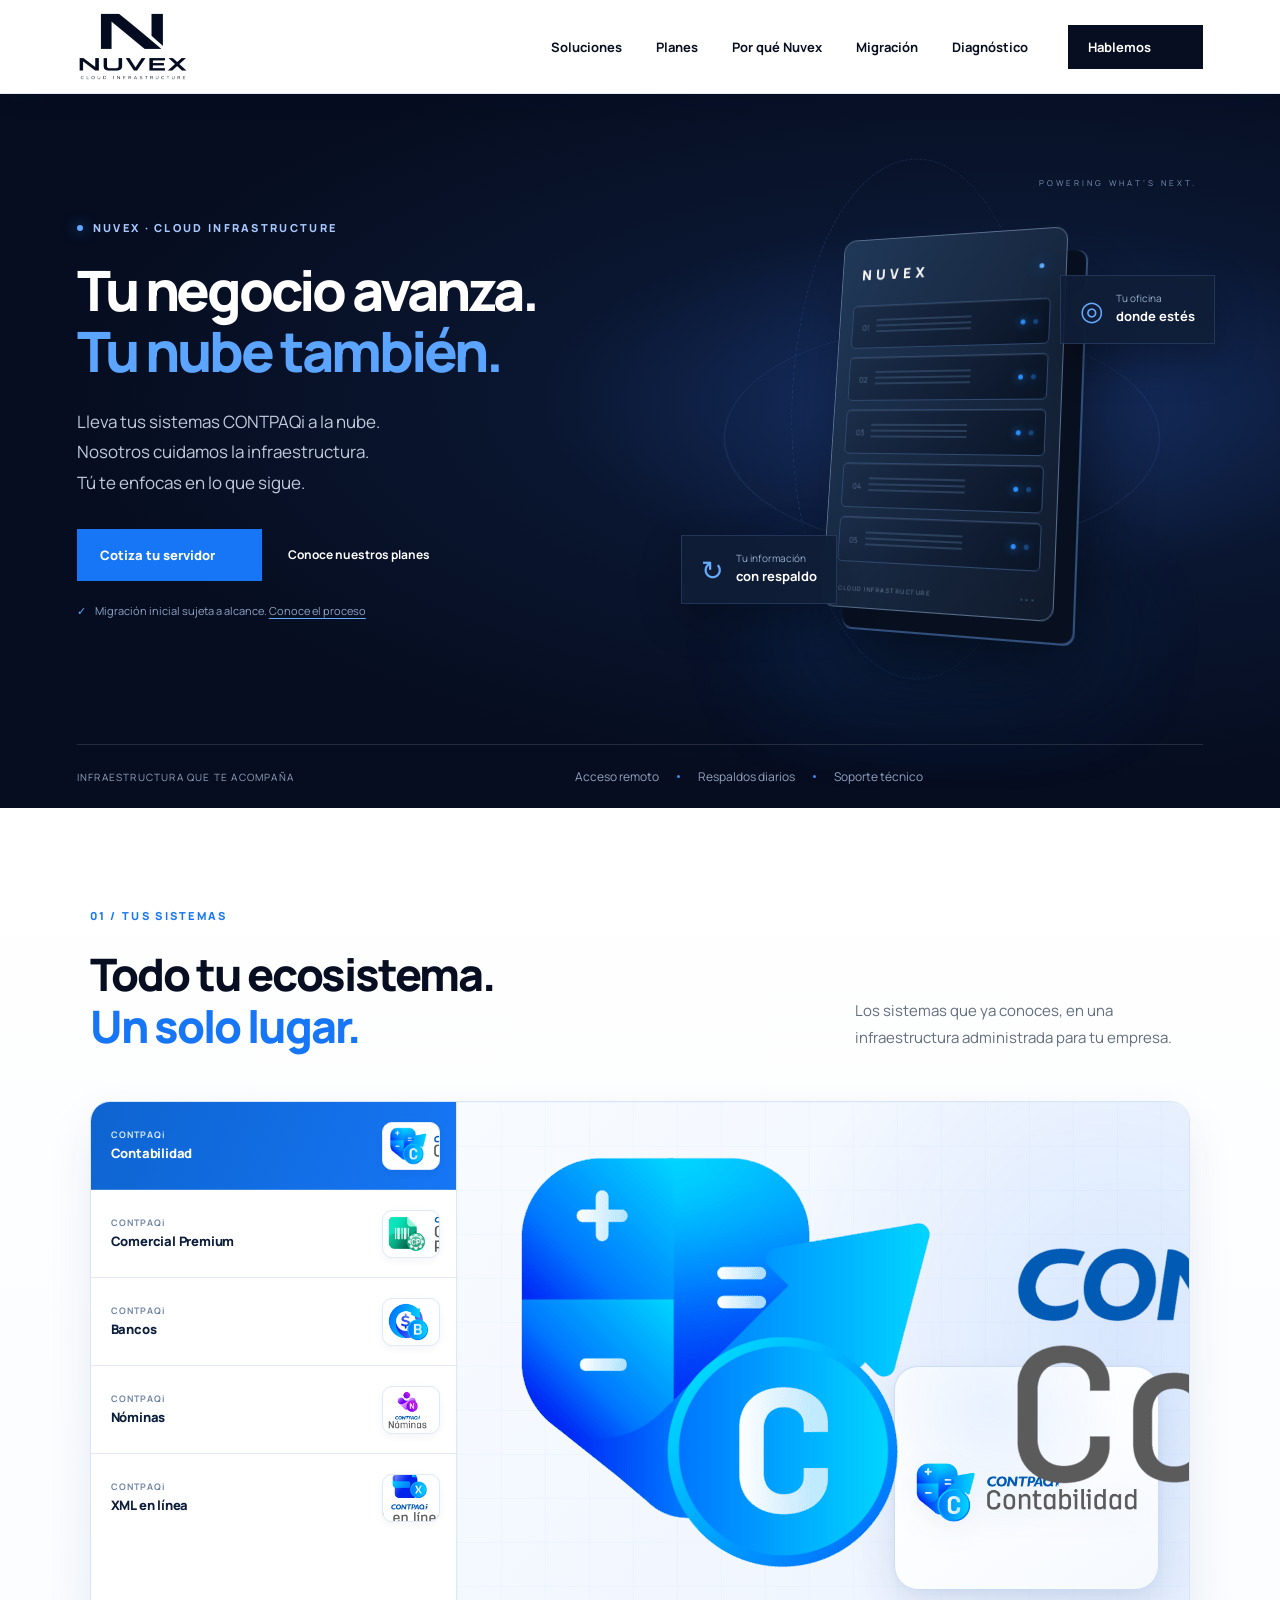
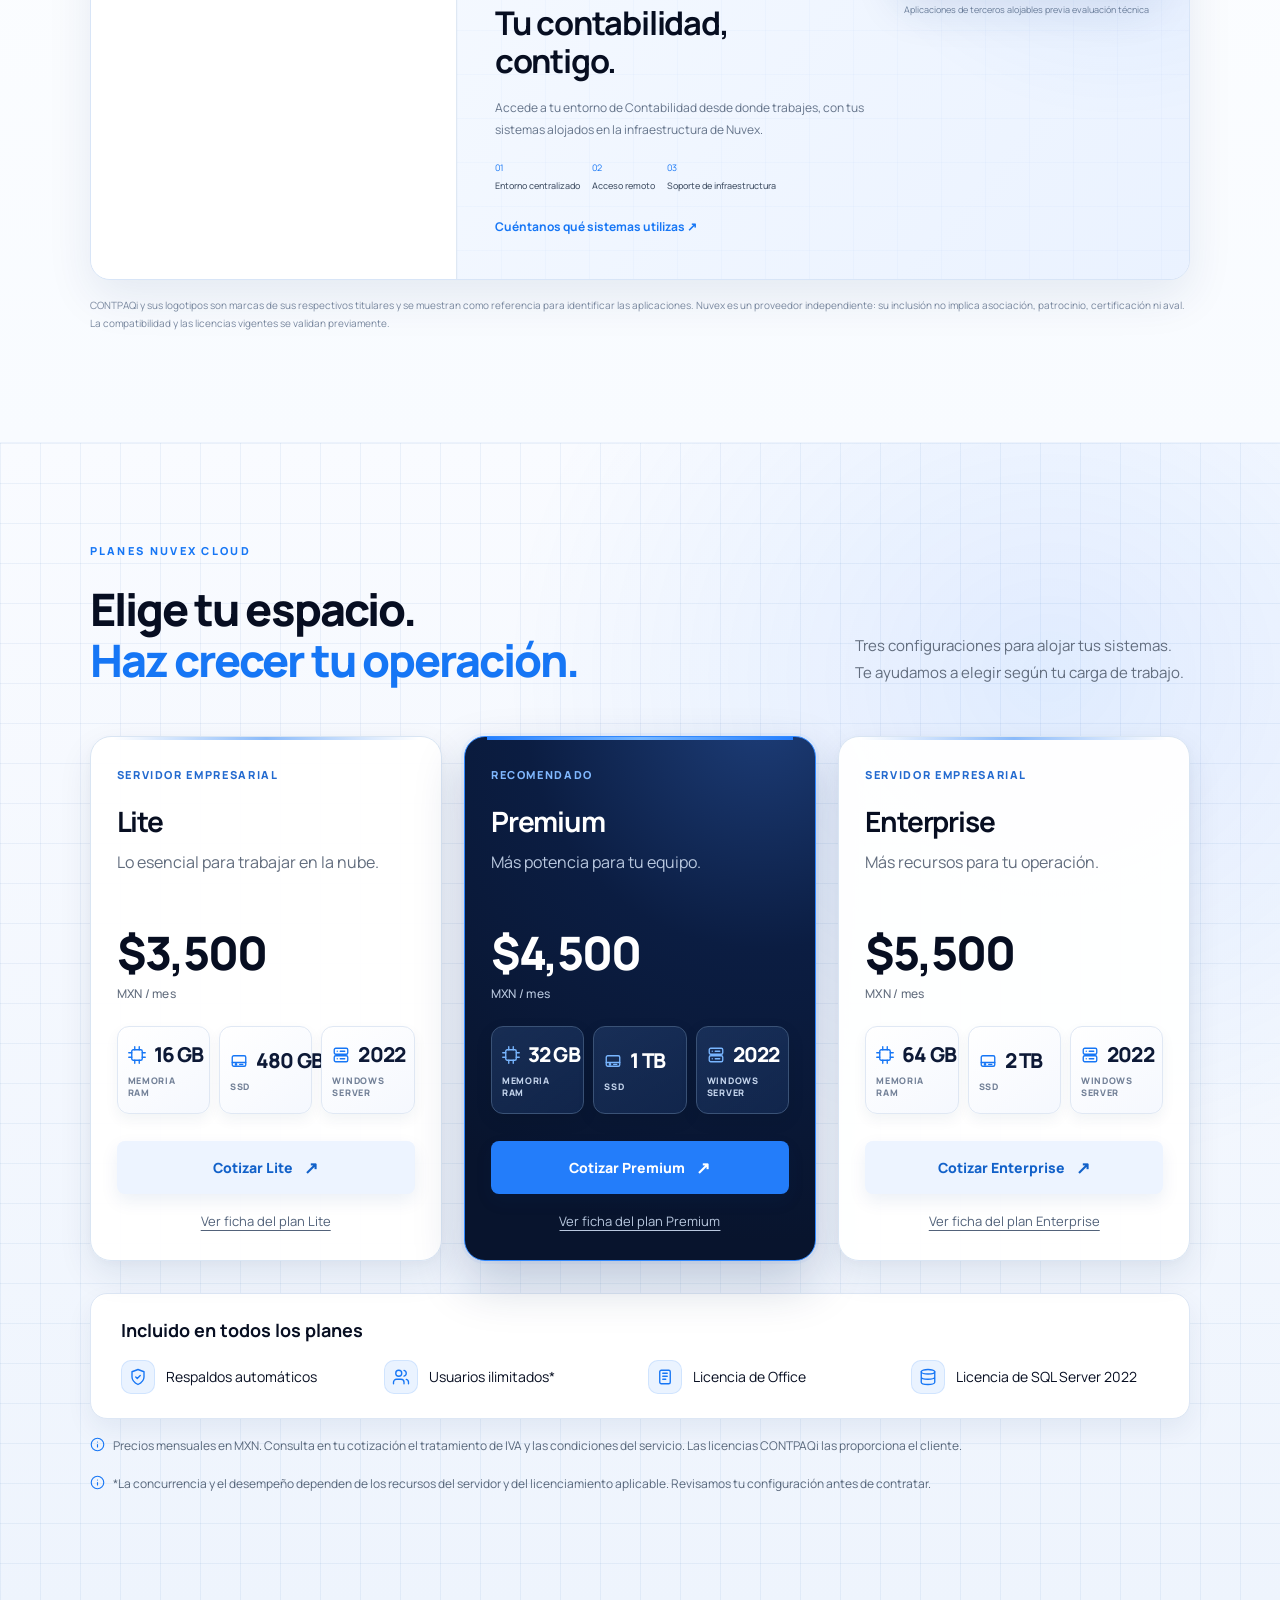
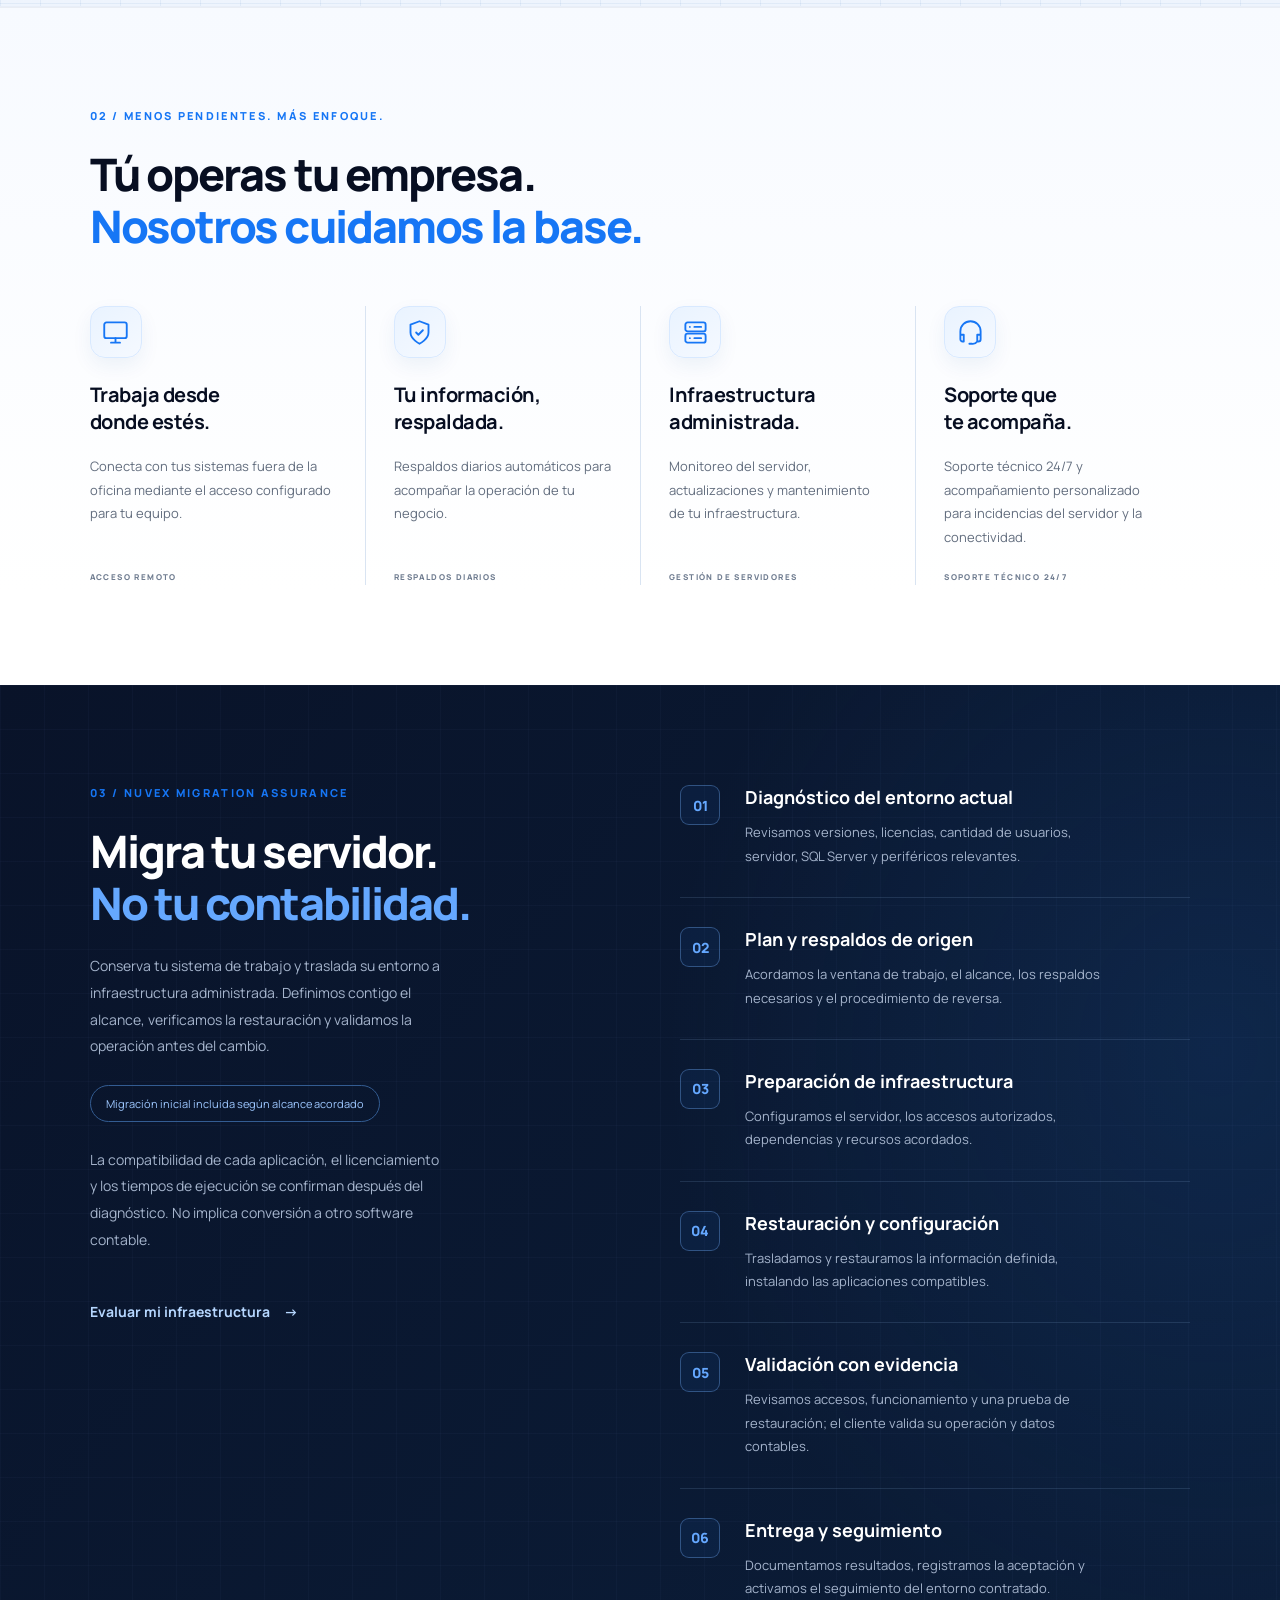
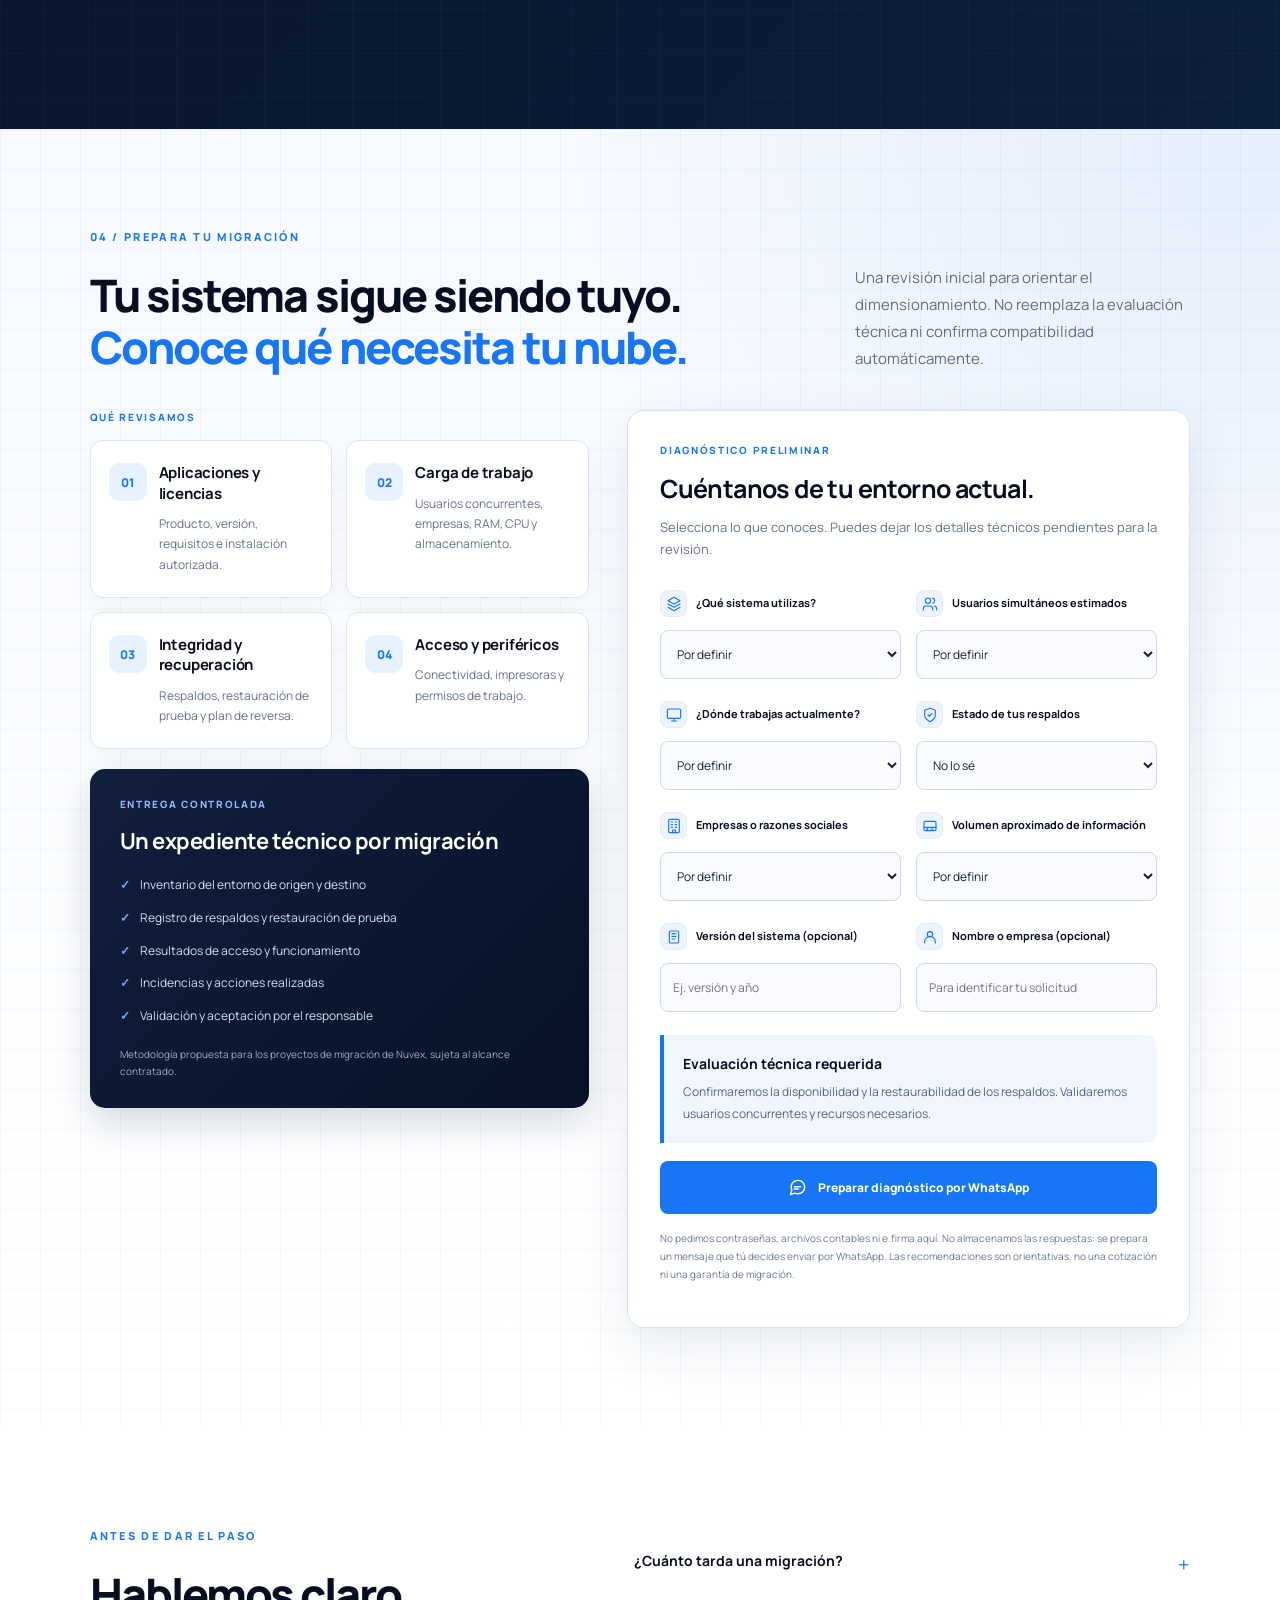
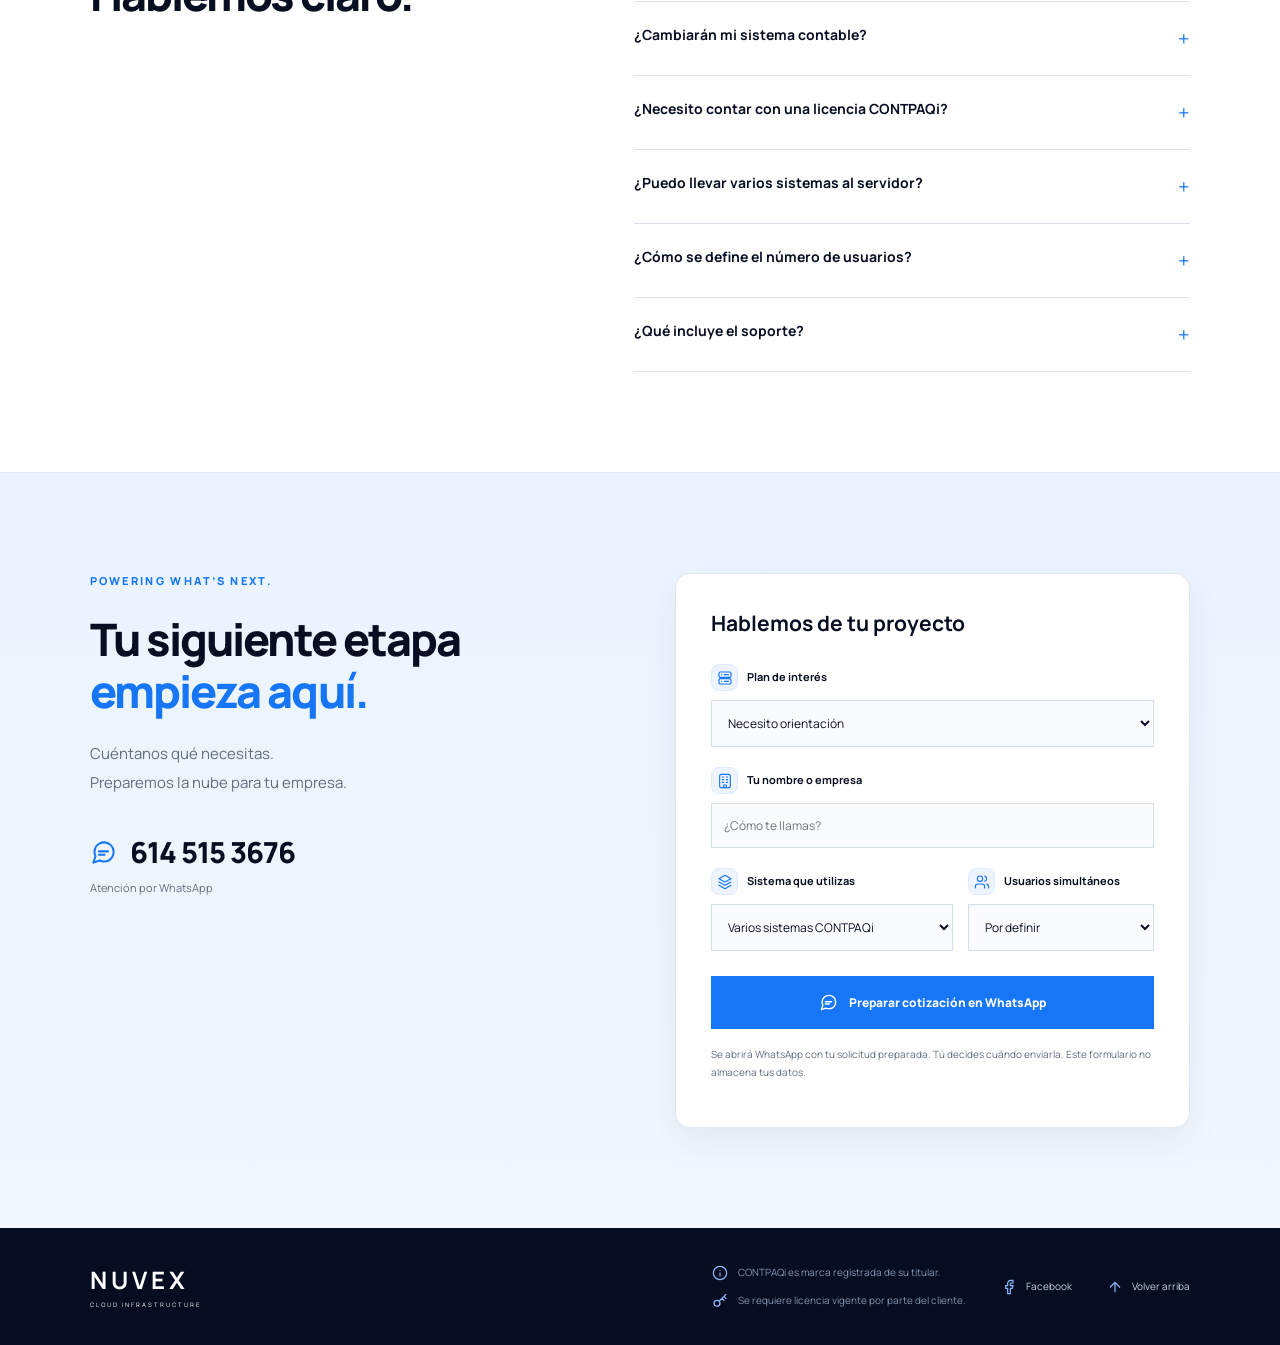
==== commit 622d8492: "Simplify CONTPAQi navigation icons and ensure full official logo display" ====
--- a/index.html
+++ b/index.html
@@ -1,4 +1,4 @@
-<!doctype html><html lang="es"><head><meta charset="utf-8"><meta name="viewport" content="width=device-width,initial-scale=1"><meta name="theme-color" content="#060d20"><link rel="icon" href="favicon.ico?v=nuvex1" sizes="any"><link rel="icon" type="image/svg+xml" href="favicon.svg?v=nuvex1"><meta name="description" content="Conserva tus sistemas CONTPAQi al migrar a infraestructura cloud administrada. Diagnóstico inicial, respaldos y validación. Solicita tu cotización."><title>Nuvex Cloud | Tus sistemas, en la nube</title><link rel="stylesheet" href="style.css?v=20261125official1"></head><body>
+<!doctype html><html lang="es"><head><meta charset="utf-8"><meta name="viewport" content="width=device-width,initial-scale=1"><meta name="theme-color" content="#060d20"><link rel="icon" href="favicon.ico?v=nuvex1" sizes="any"><link rel="icon" type="image/svg+xml" href="favicon.svg?v=nuvex1"><meta name="description" content="Conserva tus sistemas CONTPAQi al migrar a infraestructura cloud administrada. Diagnóstico inicial, respaldos y validación. Solicita tu cotización."><title>Nuvex Cloud | Tus sistemas, en la nube</title><link rel="stylesheet" href="style.css?v=nuvex-icons-20261125"></head><body>
 <svg class="nu-svg-sprite" xmlns="http://www.w3.org/2000/svg" aria-hidden="true" focusable="false" width="0" height="0"><symbol id="nu-cpu" viewBox="0 0 24 24"><rect x="5" y="5" width="14" height="14" rx="2"/><path d="M9 1v4M15 1v4M9 19v4M15 19v4M19 9h4M19 15h4M1 9h4M1 15h4"/></symbol><symbol id="nu-drive" viewBox="0 0 24 24"><rect x="3" y="5" width="18" height="14" rx="2"/><path d="M3 14h18"/><circle cx="8" cy="16.5" r=".8"/><path d="M13 16.5h4"/></symbol><symbol id="nu-server" viewBox="0 0 24 24"><rect x="3" y="3" width="18" height="8" rx="2"/><rect x="3" y="13" width="18" height="8" rx="2"/><path d="M7 7h.01M7 17h.01M11 7h6M11 17h6"/></symbol><symbol id="nu-shield" viewBox="0 0 24 24"><path d="M12 22s8-4 8-10V5l-8-3-8 3v7c0 6 8 10 8 10z"/><path d="m9 12 2 2 4-4"/></symbol><symbol id="nu-users" viewBox="0 0 24 24"><path d="M16 21v-2a4 4 0 0 0-4-4H6a4 4 0 0 0-4 4v2"/><circle cx="9" cy="7" r="4"/><path d="M22 21v-2a4 4 0 0 0-3-3.87M16 3.13a4 4 0 0 1 0 7.75"/></symbol><symbol id="nu-office" viewBox="0 0 24 24"><rect x="5" y="3" width="14" height="18" rx="2"/><path d="M9 7h6M9 11h6M9 15h4"/></symbol><symbol id="nu-database" viewBox="0 0 24 24"><ellipse cx="12" cy="5" rx="9" ry="3"/><path d="M3 5v14c0 1.66 4.03 3 9 3s9-1.34 9-3V5M3 12c0 1.66 4.03 3 9 3s9-1.34 9-3"/></symbol><symbol id="nu-building" viewBox="0 0 24 24"><rect x="4" y="2" width="16" height="20" rx="2"/><path d="M8 6h2M14 6h2M8 10h2M14 10h2M8 14h2M14 14h2M10 22v-4h4v4"/></symbol><symbol id="nu-monitor" viewBox="0 0 24 24"><rect x="2" y="3" width="20" height="14" rx="2"/><path d="M8 21h8M12 17v4"/></symbol><symbol id="nu-layers" viewBox="0 0 24 24"><path d="m12 2 9 5-9 5-9-5 9-5zM3 12l9 5 9-5M3 17l9 5 9-5"/></symbol><symbol id="nu-chat" viewBox="0 0 24 24"><path d="M21 11.5a8.38 8.38 0 0 1-.9 3.8 8.5 8.5 0 0 1-7.6 4.7 8.38 8.38 0 0 1-3.8-.9L3 21l1.9-5.7a8.38 8.38 0 0 1-.9-3.8 8.5 8.5 0 0 1 4.7-7.6 8.38 8.38 0 0 1 3.8-.9h.5a8.48 8.48 0 0 1 8 8z"/><path d="M8 11h8M8 14h5"/></symbol><symbol id="nu-info" viewBox="0 0 24 24"><circle cx="12" cy="12" r="10"/><path d="M12 16v-4M12 8h.01"/></symbol><symbol id="nu-key" viewBox="0 0 24 24"><circle cx="7.5" cy="15.5" r="4.5"/><path d="M11 12l10-10M15 8l3 3M18 5l3 3"/></symbol><symbol id="nu-facebook" viewBox="0 0 24 24"><path d="M18 2h-3a5 5 0 0 0-5 5v3H7v4h3v8h4v-8h3l1-4h-4V7a1 1 0 0 1 1-1h3z"/></symbol><symbol id="nu-arrowup" viewBox="0 0 24 24"><path d="M12 19V5M5 12l7-7 7 7"/></symbol><symbol id="nu-user" viewBox="0 0 24 24"><circle cx="12" cy="8" r="4"/><path d="M4 21v-2a8 8 0 0 1 16 0v2"/></symbol><symbol id="nu-headset" viewBox="0 0 24 24"><path d="M3 14v-3a9 9 0 0 1 18 0v3M3 14h3v6H5a2 2 0 0 1-2-2v-4zM21 14h-3v6h1a2 2 0 0 0 2-2v-4zM18 20a5 5 0 0 1-5 2h-2"/></symbol><symbol id="nu-clock" viewBox="0 0 24 24"><circle cx="12" cy="12" r="9"/><path d="M12 7v5l3 2"/></symbol><symbol id="nu-product-ledger" viewBox="0 0 24 24"><rect x="4" y="3" width="16" height="18" rx="2"/><path d="M8 3v18M11 8h6M11 12h6M11 16h4"/></symbol><symbol id="nu-product-store" viewBox="0 0 24 24"><path d="M4 9 6 4h12l2 5M4 9h16M5 12v8h14v-8M9 20v-6h6v6M4 9c0 3 3 3 4 1 .8 2.3 3.2 2.3 4 0 .8 2.3 3.2 2.3 4 0 1 2 4 2 4-1"/></symbol><symbol id="nu-product-bank" viewBox="0 0 24 24"><path d="m3 10 9-6 9 6M3 10h18M6 10v9M10 10v9M14 10v9M18 10v9M3 20h18"/></symbol><symbol id="nu-product-payroll" viewBox="0 0 24 24"><rect x="3" y="4" width="18" height="16" rx="2"/><circle cx="9" cy="10" r="2"/><path d="M5.5 16c0-2 7-2 7 0M15 9h4M15 13h4M15 17h4"/></symbol><symbol id="nu-product-xml" viewBox="0 0 24 24"><rect x="5" y="2" width="14" height="20" rx="2"/><path d="m9 7-3 3 3 3m6-6 3 3-3 3M13.5 6l-3 8"/></symbol><symbol id="nu-product-invoice" viewBox="0 0 24 24"><path d="M7 2h9l4 4v14a2 2 0 0 1-2 2H7a2 2 0 0 1-2-2V4a2 2 0 0 1 2-2z"/><path d="M16 2v5h4M9 10h7M9 14h4m-3 4 1.8 1.8L16 16"/></symbol></svg>
 <a class="skip" href="#contenido">Ir al contenido</a>
 <header><a href="#inicio" class="brand" aria-label="Nuvex Cloud, inicio"><img class="brand-logo" src="assets/logo.png" alt="NUVEX Cloud Infrastructure" width="1782" height="1136"></a><nav id="navigation" aria-label="Navegación principal"><a href="#soluciones">Soluciones</a><a href="#planes">Planes</a><a href="#ventajas">Por qué Nuvex</a><a href="#migracion">Migración</a><a href="#diagnostico">Diagnóstico</a></nav><a class="nav-cta" href="#contacto">Hablemos <span></span></a><button class="menu" aria-label="Abrir menú" aria-expanded="false" aria-controls="navigation">☰</button></header>
@@ -12,40 +12,30 @@
   <div class="system-panel official-app-panel">
     <div class="system-tabs official-app-tabs" role="tablist" aria-label="Aplicaciones CONTPAQi">
     <button type="button" role="tab" class="official-app-tab" id="tab-contabilidad" data-system="contabilidad" aria-controls="system-detail" aria-selected="true">
-    <span class="app-line-icon" aria-hidden="true"><svg class="nu-icon" viewBox="0 0 24 24"><use href="#nu-product-ledger"></use></svg></span>
     <span class="app-tab-copy"><small>CONTPAQi</small><strong>Contabilidad</strong></span>
     <span class="app-brand-mark" aria-hidden="true"><img src="assets/contpaqi/contabilidad.png" alt="" loading="eager"></span>
-    <span class="app-tab-arrow" aria-hidden="true">↗</span>
   </button>
     <button type="button" role="tab" class="official-app-tab" id="tab-comercial" data-system="comercial" aria-controls="system-detail" aria-selected="false" tabindex="-1">
-    <span class="app-line-icon" aria-hidden="true"><svg class="nu-icon" viewBox="0 0 24 24"><use href="#nu-product-store"></use></svg></span>
     <span class="app-tab-copy"><small>CONTPAQi</small><strong>Comercial Premium</strong></span>
     <span class="app-brand-mark" aria-hidden="true"><img src="assets/contpaqi/comercial-premium.png" alt="" loading="lazy"></span>
-    <span class="app-tab-arrow" aria-hidden="true">↗</span>
   </button>
     <button type="button" role="tab" class="official-app-tab" id="tab-bancos" data-system="bancos" aria-controls="system-detail" aria-selected="false" tabindex="-1">
-    <span class="app-line-icon" aria-hidden="true"><svg class="nu-icon" viewBox="0 0 24 24"><use href="#nu-product-bank"></use></svg></span>
     <span class="app-tab-copy"><small>CONTPAQi</small><strong>Bancos</strong></span>
     <span class="app-brand-mark" aria-hidden="true"><img src="assets/contpaqi/bancos.png" alt="" loading="lazy"></span>
-    <span class="app-tab-arrow" aria-hidden="true">↗</span>
   </button>
     <button type="button" role="tab" class="official-app-tab" id="tab-nominas" data-system="nominas" aria-controls="system-detail" aria-selected="false" tabindex="-1">
-    <span class="app-line-icon" aria-hidden="true"><svg class="nu-icon" viewBox="0 0 24 24"><use href="#nu-product-payroll"></use></svg></span>
     <span class="app-tab-copy"><small>CONTPAQi</small><strong>Nóminas</strong></span>
     <span class="app-brand-mark" aria-hidden="true"><img src="assets/contpaqi/nominas.png" alt="" loading="lazy"></span>
-    <span class="app-tab-arrow" aria-hidden="true">↗</span>
   </button>
     <button type="button" role="tab" class="official-app-tab" id="tab-xml" data-system="xml" aria-controls="system-detail" aria-selected="false" tabindex="-1">
-    <span class="app-line-icon" aria-hidden="true"><svg class="nu-icon" viewBox="0 0 24 24"><use href="#nu-product-xml"></use></svg></span>
     <span class="app-tab-copy"><small>CONTPAQi</small><strong>XML en línea</strong></span>
     <span class="app-brand-mark" aria-hidden="true"><img src="assets/contpaqi/xml-en-linea.png" alt="" loading="lazy"></span>
-    <span class="app-tab-arrow" aria-hidden="true">↗</span>
   </button>
     </div>
     <div class="system-detail official-app-detail" id="system-detail" role="tabpanel" aria-labelledby="tab-contabilidad" tabindex="0">
       <div class="official-app-copy">
         <div class="system-identity">
-          <span class="system-active-icon" aria-hidden="true"><svg class="nu-icon" viewBox="0 0 24 24"><use id="system-active-symbol" href="#nu-product-ledger"></use></svg></span>
+          <span class="system-active-brand" aria-hidden="true"><img id="system-active-icon" src="assets/contpaqi/contabilidad.png" alt="" decoding="async"></span>
           <div><p>APLICACIÓN EMPRESARIAL</p><strong id="system-active-name">CONTPAQi Contabilidad</strong></div>
         </div>
         <h3 id="system-title">Tu contabilidad,<br>contigo.</h3>
@@ -54,10 +44,7 @@
         <a class="text-link blue" href="#contacto">Cuéntanos qué sistemas utilizas <span aria-hidden="true">↗</span></a>
       </div>
       <figure class="official-app-visual">
-        <div class="official-logo-surface">
-          <span class="official-visual-eyebrow" aria-hidden="true">ECOSISTEMA EMPRESARIAL</span>
-          <img id="system-active-logo" src="assets/contpaqi/contabilidad.png" alt="Logotipo de CONTPAQi Contabilidad" decoding="async" fetchpriority="high">
-        </div>
+        <div class="official-logo-surface"><span class="official-logo-frame"><img id="system-active-logo" src="assets/contpaqi/contabilidad.png" alt="Logotipo de CONTPAQi Contabilidad" decoding="async" fetchpriority="high"></span></div>
         <figcaption>Aplicaciones de terceros alojables previa evaluación técnica</figcaption>
       </figure>
     </div>
@@ -182,4 +169,4 @@
 </section>
 <section class="faq section"><div><p class="eyebrow">ANTES DE DAR EL PASO</p><h2>Hablemos claro.</h2></div><div><details><summary>¿Cuánto tarda una migración?<span>+</span></summary><p>La duración depende de la cantidad de datos, las versiones, los usuarios, las pruebas y la ventana de cambio. Confirmamos el cronograma y el plan de reversa después del diagnóstico.</p></details><details><summary>¿Cambiarán mi sistema contable?<span>+</span></summary><p>Nuestro servicio de infraestructura busca conservar tus aplicaciones actuales, sujeto a que sus versiones, licencias y dependencias sean compatibles con el entorno acordado. No incluye convertir la contabilidad a otro producto.</p></details><details><summary>¿Necesito contar con una licencia CONTPAQi?<span>+</span></summary><p>Sí. El cliente debe contar con una licencia CONTPAQi vigente. El servicio de Nuvex corresponde a la infraestructura y al alcance acordado en la cotización.</p></details><details><summary>¿Puedo llevar varios sistemas al servidor?<span>+</span></summary><p>Podemos revisar tu entorno de Comercial, Contabilidad, Bancos, Nóminas y XML para definir una configuración acorde a tus versiones y necesidades.</p></details><details><summary>¿Cómo se define el número de usuarios?<span>+</span></summary><p>Los planes se anuncian con usuarios ilimitados. Para dimensionar el servicio revisamos cuántas personas trabajarán al mismo tiempo, los recursos disponibles y las licencias aplicables; esto no implica capacidad simultánea ilimitada.</p></details><details><summary>¿Qué incluye el soporte?<span>+</span></summary><p>Incluye soporte técnico 24/7 para servidores, respaldos y conectividad, con acompañamiento personalizado. Los tiempos de respuesta, la retención de respaldos y el alcance de soporte de la aplicación se especifican en la propuesta de servicio.</p></details></div></section>
 <section class="contact section" id="contacto"><div><p class="eyebrow">POWERING WHAT’S NEXT.</p><h2>Tu siguiente etapa<br><span>empieza aquí.</span></h2><p>Cuéntanos qué necesitas.<br>Preparemos la nube para tu empresa.</p><a class="phone" href="https://wa.me/526145153676" target="_blank" rel="noopener noreferrer"><svg class="nu-icon" viewBox="0 0 24 24" aria-hidden="true" focusable="false"><use href="#nu-chat"></use></svg><span>614 515 3676</span></a><small>Atención por WhatsApp</small></div><form id="quote-form"><h3>Hablemos de tu proyecto</h3><label for="plan" class="icon-label"><span class="field-icon"><svg class="nu-icon" viewBox="0 0 24 24" aria-hidden="true" focusable="false"><use href="#nu-server"></use></svg></span><span>Plan de interés</span></label><select id="plan" name="plan"><option>Necesito orientación</option><option>Lite</option><option>Premium</option><option>Enterprise</option></select><label class="name-label icon-label" for="name"><span class="field-icon"><svg class="nu-icon" viewBox="0 0 24 24" aria-hidden="true" focusable="false"><use href="#nu-building"></use></svg></span><span>Tu nombre o empresa</span></label><input id="name" name="name" placeholder="¿Cómo te llamas?" maxlength="100" required autocomplete="organization"><div class="form-row"><div><label for="product" class="icon-label"><span class="field-icon"><svg class="nu-icon" viewBox="0 0 24 24" aria-hidden="true" focusable="false"><use href="#nu-layers"></use></svg></span><span>Sistema que utilizas</span></label><select id="product" name="product"><option>Varios sistemas CONTPAQi</option><option>Contabilidad</option><option>Comercial</option><option>Bancos</option><option>Nóminas</option><option>XML</option><option>Otro / Necesito orientación</option></select></div><div><label for="users" class="icon-label"><span class="field-icon"><svg class="nu-icon" viewBox="0 0 24 24" aria-hidden="true" focusable="false"><use href="#nu-users"></use></svg></span><span>Usuarios simultáneos</span></label><select id="users" name="users"><option>Por definir</option><option>1–5</option><option>6–15</option><option>16–30</option><option>Más de 30</option></select></div></div><button class="button primary icon-submit" type="submit"><svg class="nu-icon" viewBox="0 0 24 24" aria-hidden="true" focusable="false"><use href="#nu-chat"></use></svg><span>Preparar cotización en WhatsApp</span></button><p class="form-note">Se abrirá WhatsApp con tu solicitud preparada. Tú decides cuándo enviarla. Este formulario no almacena tus datos.</p><p id="form-status" role="status"></p></form></section></main>
-<footer><div class="footer-brand"><strong>NUVEX</strong><span>CLOUD INFRASTRUCTURE</span></div><p class="footer-legal"><span class="legal-line"><svg class="nu-icon" viewBox="0 0 24 24" aria-hidden="true" focusable="false"><use href="#nu-info"></use></svg><span>CONTPAQi es marca registrada de su titular.</span></span><span class="legal-line"><svg class="nu-icon" viewBox="0 0 24 24" aria-hidden="true" focusable="false"><use href="#nu-key"></use></svg><span>Se requiere licencia vigente por parte del cliente.</span></span></p><a class="footer-action" href="https://www.facebook.com/profile.php?id=61596310954268" target="_blank" rel="noopener noreferrer"><svg class="nu-icon" viewBox="0 0 24 24" aria-hidden="true" focusable="false"><use href="#nu-facebook"></use></svg><span>Facebook</span></a><a class="footer-action" href="#inicio"><svg class="nu-icon" viewBox="0 0 24 24" aria-hidden="true" focusable="false"><use href="#nu-arrowup"></use></svg><span>Volver arriba</span></a></footer><script src="app.js?v=20261125official1"></script></body></html>
+<footer><div class="footer-brand"><strong>NUVEX</strong><span>CLOUD INFRASTRUCTURE</span></div><p class="footer-legal"><span class="legal-line"><svg class="nu-icon" viewBox="0 0 24 24" aria-hidden="true" focusable="false"><use href="#nu-info"></use></svg><span>CONTPAQi es marca registrada de su titular.</span></span><span class="legal-line"><svg class="nu-icon" viewBox="0 0 24 24" aria-hidden="true" focusable="false"><use href="#nu-key"></use></svg><span>Se requiere licencia vigente por parte del cliente.</span></span></p><a class="footer-action" href="https://www.facebook.com/profile.php?id=61596310954268" target="_blank" rel="noopener noreferrer"><svg class="nu-icon" viewBox="0 0 24 24" aria-hidden="true" focusable="false"><use href="#nu-facebook"></use></svg><span>Facebook</span></a><a class="footer-action" href="#inicio"><svg class="nu-icon" viewBox="0 0 24 24" aria-hidden="true" focusable="false"><use href="#nu-arrowup"></use></svg><span>Volver arriba</span></a></footer><script src="app.js?v=nuvex-icons-20261125"></script></body></html>
--- a/style.css
+++ b/style.css
@@ -420,7 +420,7 @@
   transform:translateY(-50%);
 }
 .official-app-tabs .official-app-tab[data-system=xml] .app-brand-mark img{
-  height:54px;left:-24px;top:15%;
+  height:54px;left:-24px;top:50%;
 }
 .official-app-tabs .app-tab-arrow{margin-left:0;font-size:14px;color:#7ca8e6;opacity:.8;line-height:1}
 .official-app-tabs .official-app-tab[aria-selected=true] .app-line-icon{
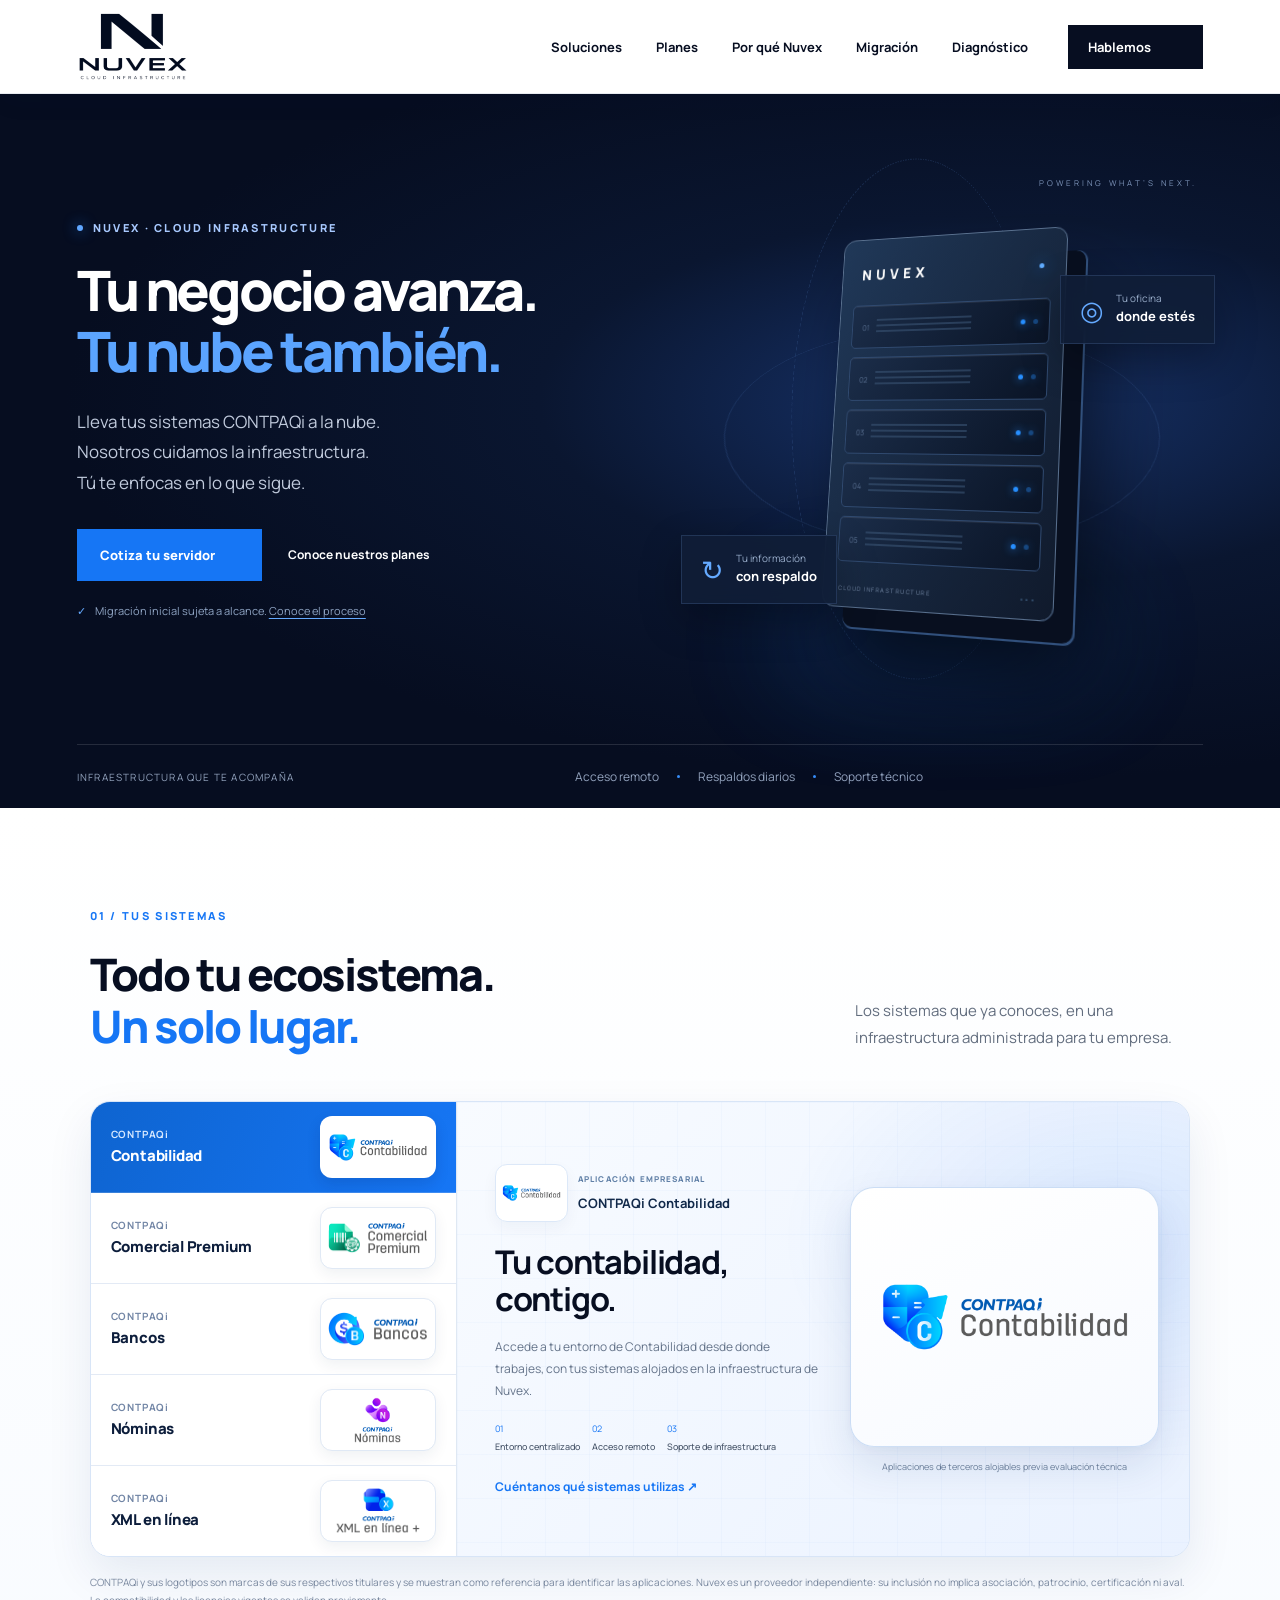
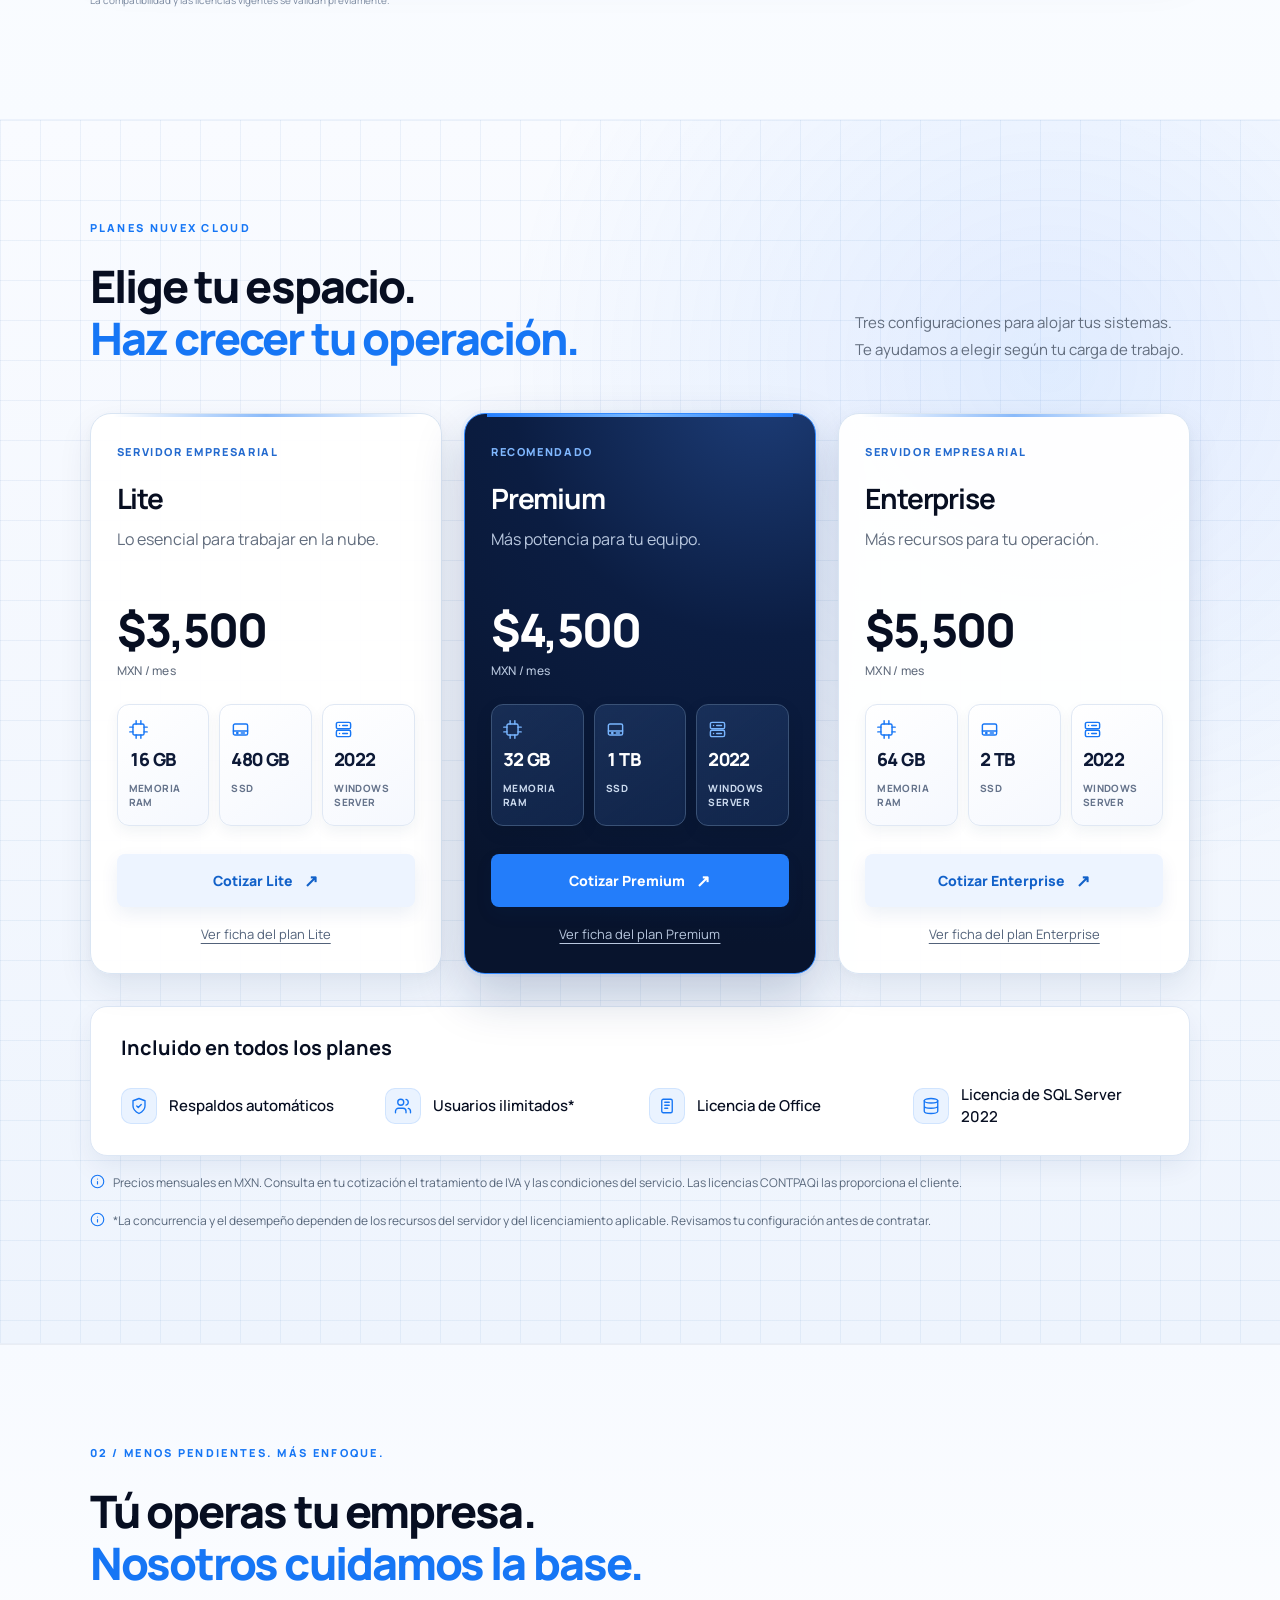
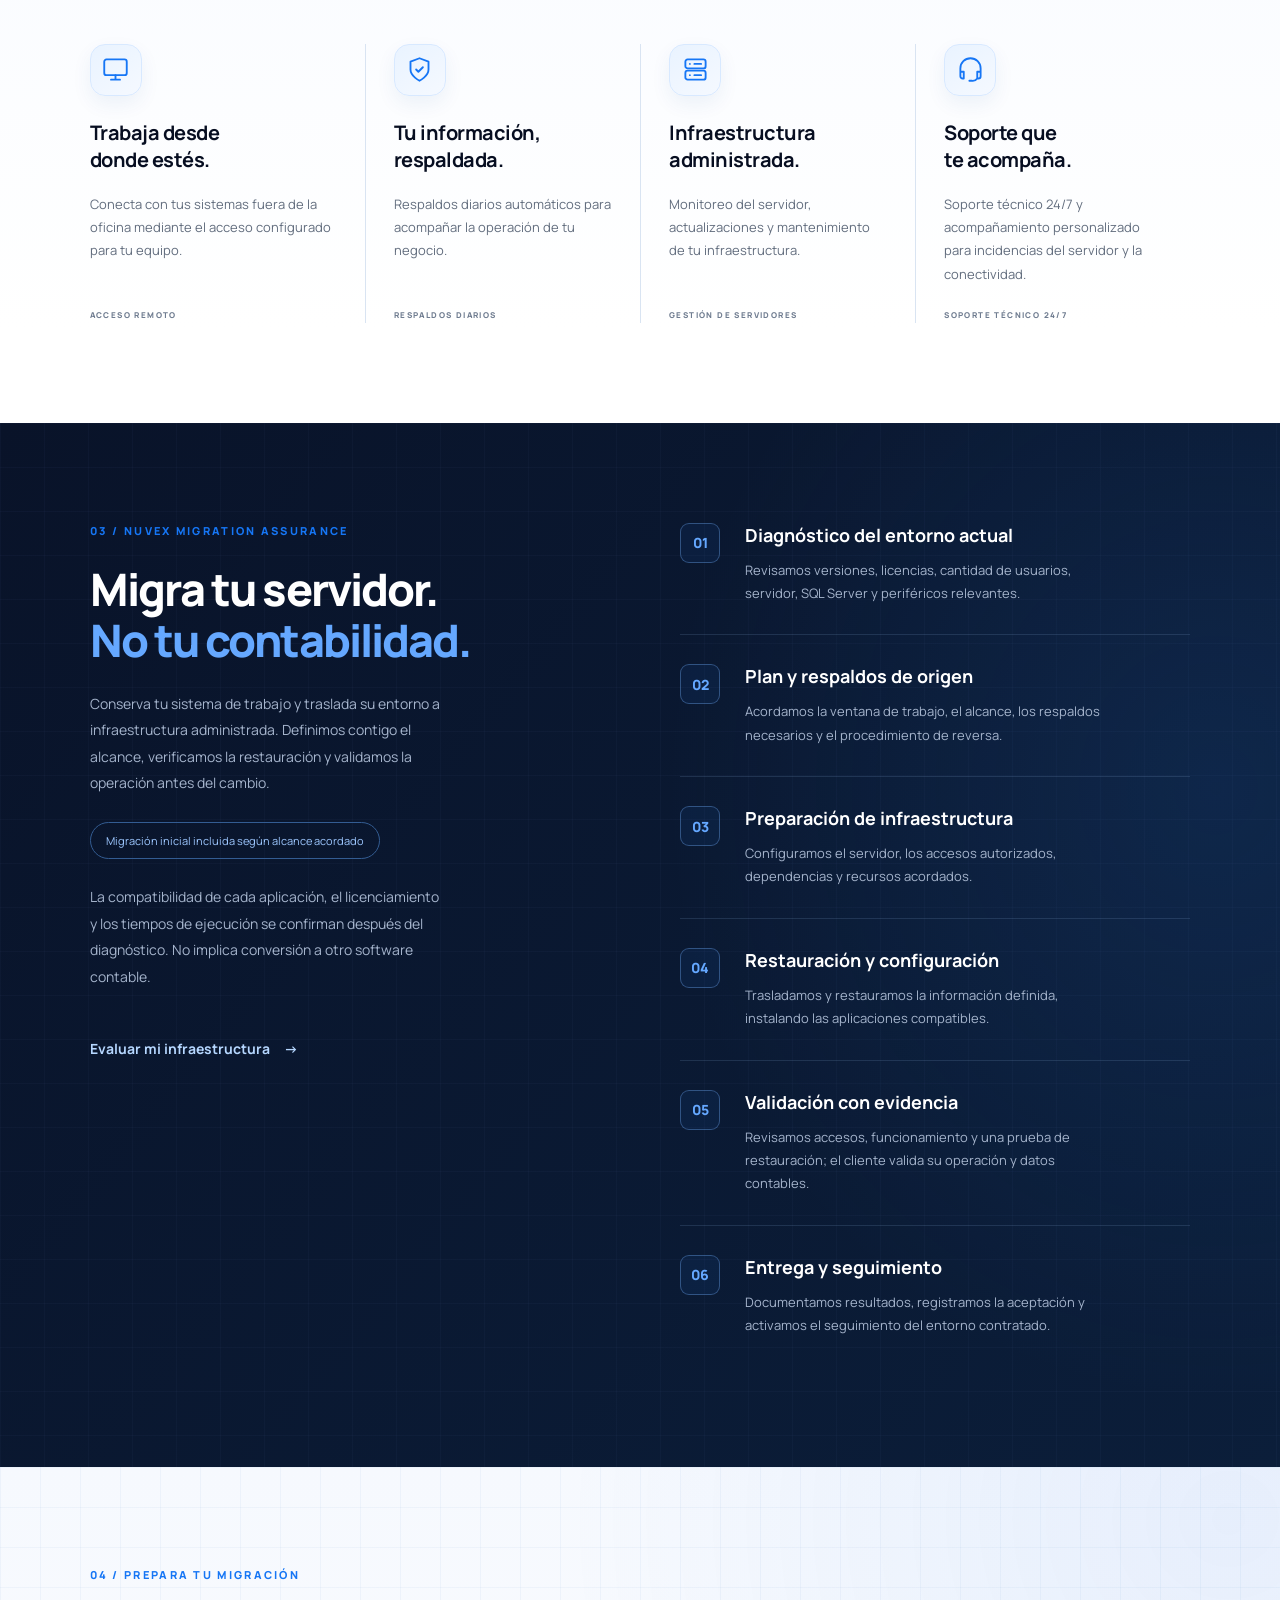
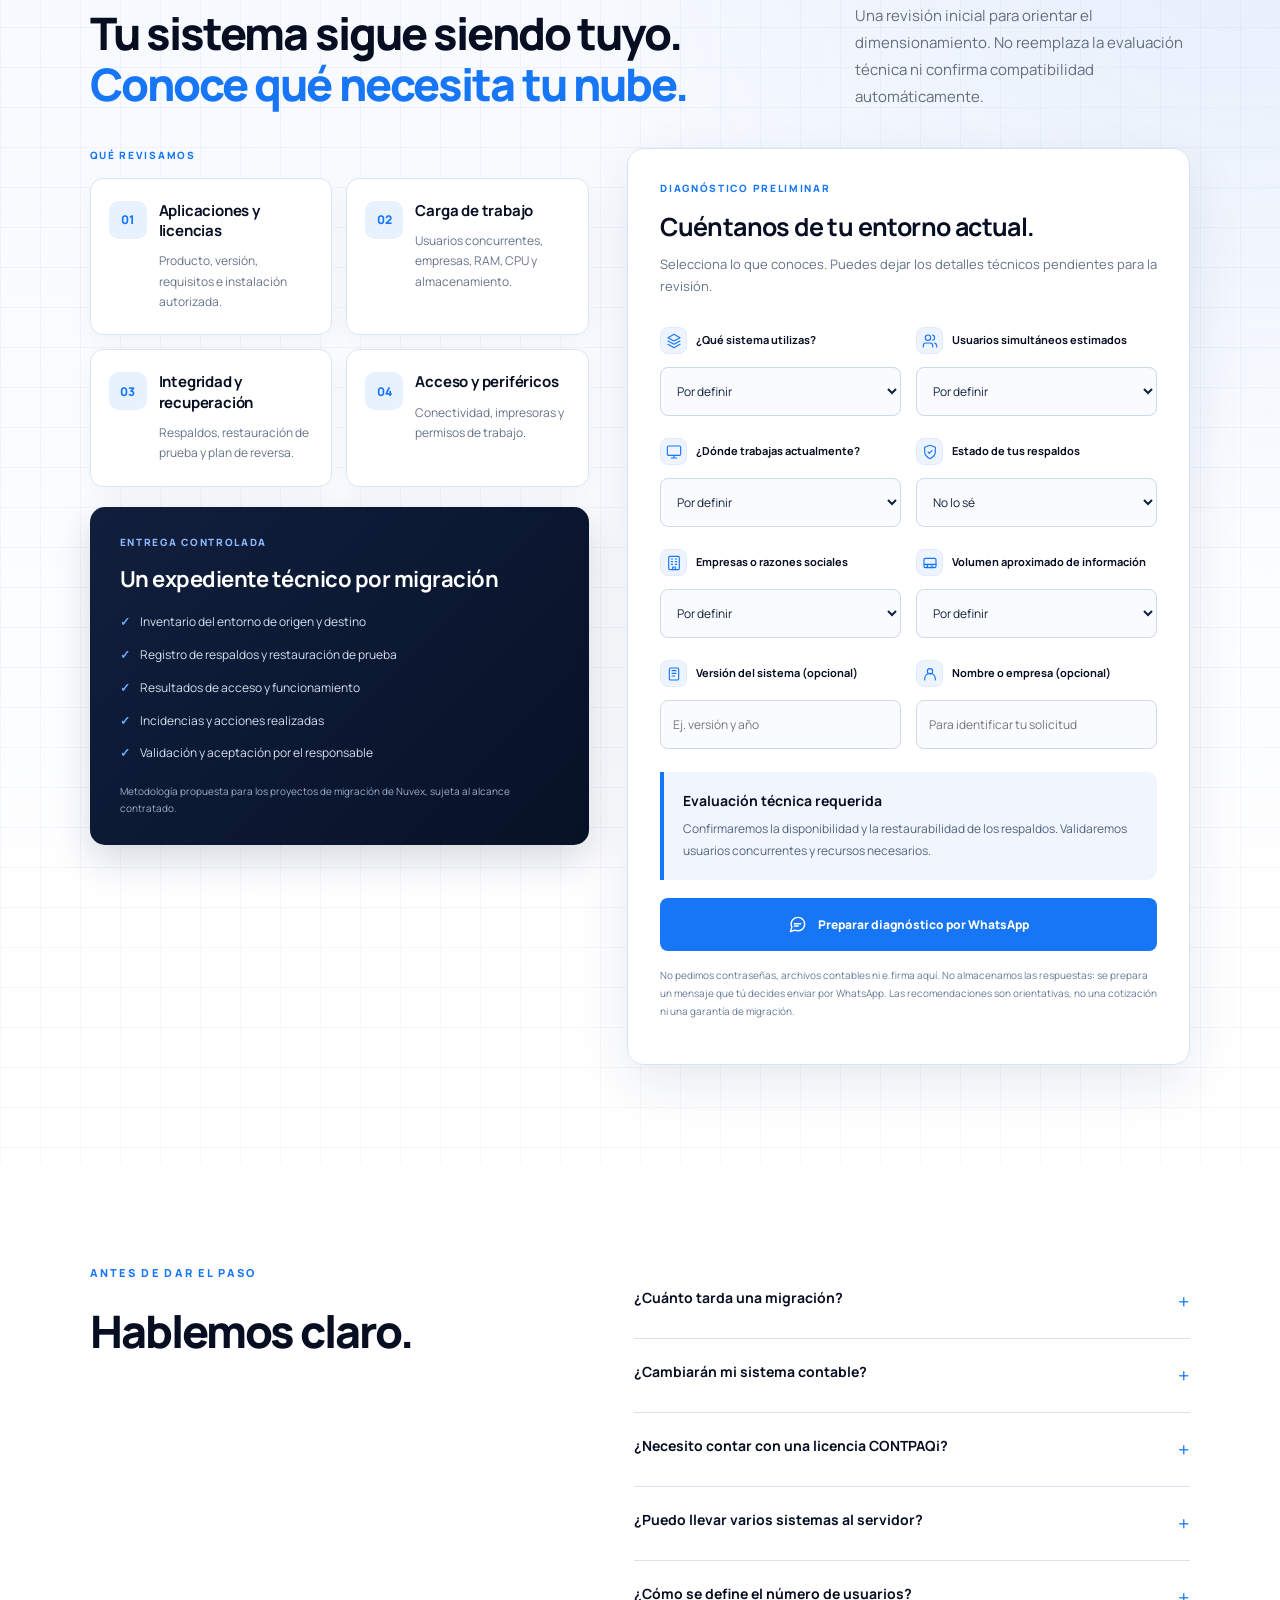
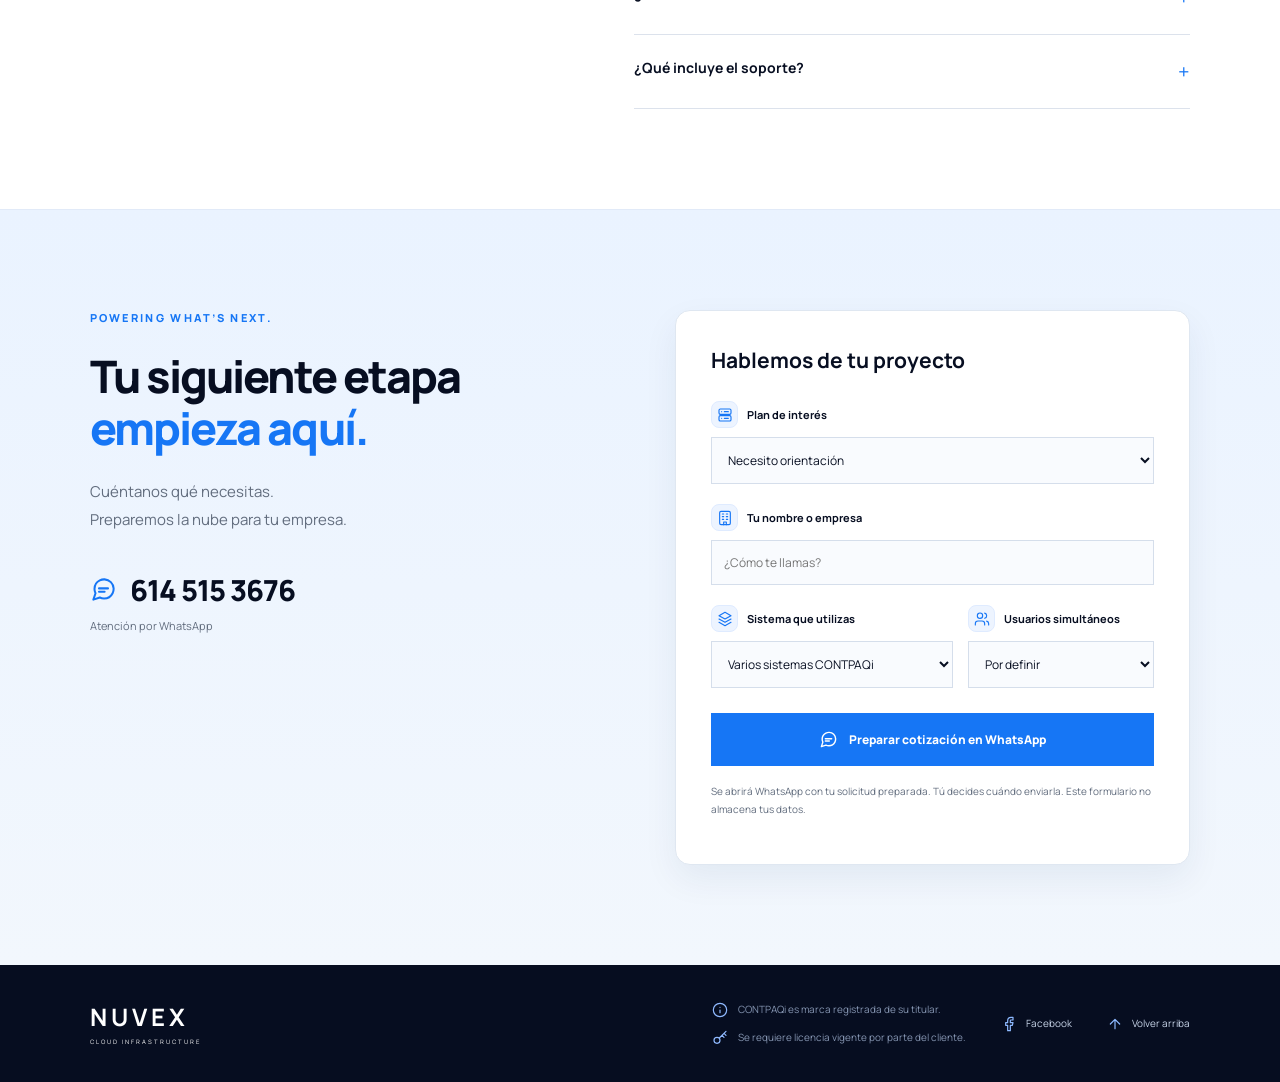
==== commit 57ef20bd: "Refresh stylesheet cache after feature typography improvements" ====
--- a/index.html
+++ b/index.html
@@ -1,4 +1,4 @@
-<!doctype html><html lang="es"><head><meta charset="utf-8"><meta name="viewport" content="width=device-width,initial-scale=1"><meta name="theme-color" content="#060d20"><link rel="icon" href="favicon.ico?v=nuvex1" sizes="any"><link rel="icon" type="image/svg+xml" href="favicon.svg?v=nuvex1"><meta name="description" content="Conserva tus sistemas CONTPAQi al migrar a infraestructura cloud administrada. Diagnóstico inicial, respaldos y validación. Solicita tu cotización."><title>Nuvex Cloud | Tus sistemas, en la nube</title><link rel="stylesheet" href="style.css?v=nuvex-icons-20261125"></head><body>
+<!doctype html><html lang="es"><head><meta charset="utf-8"><meta name="viewport" content="width=device-width,initial-scale=1"><meta name="theme-color" content="#060d20"><link rel="icon" href="favicon.ico?v=nuvex1" sizes="any"><link rel="icon" type="image/svg+xml" href="favicon.svg?v=nuvex1"><meta name="description" content="Conserva tus sistemas CONTPAQi al migrar a infraestructura cloud administrada. Diagnóstico inicial, respaldos y validación. Solicita tu cotización."><title>Nuvex Cloud | Tus sistemas, en la nube</title><link rel="stylesheet" href="style.css?v=nuvex-features-20261125"></head><body>
 <svg class="nu-svg-sprite" xmlns="http://www.w3.org/2000/svg" aria-hidden="true" focusable="false" width="0" height="0"><symbol id="nu-cpu" viewBox="0 0 24 24"><rect x="5" y="5" width="14" height="14" rx="2"/><path d="M9 1v4M15 1v4M9 19v4M15 19v4M19 9h4M19 15h4M1 9h4M1 15h4"/></symbol><symbol id="nu-drive" viewBox="0 0 24 24"><rect x="3" y="5" width="18" height="14" rx="2"/><path d="M3 14h18"/><circle cx="8" cy="16.5" r=".8"/><path d="M13 16.5h4"/></symbol><symbol id="nu-server" viewBox="0 0 24 24"><rect x="3" y="3" width="18" height="8" rx="2"/><rect x="3" y="13" width="18" height="8" rx="2"/><path d="M7 7h.01M7 17h.01M11 7h6M11 17h6"/></symbol><symbol id="nu-shield" viewBox="0 0 24 24"><path d="M12 22s8-4 8-10V5l-8-3-8 3v7c0 6 8 10 8 10z"/><path d="m9 12 2 2 4-4"/></symbol><symbol id="nu-users" viewBox="0 0 24 24"><path d="M16 21v-2a4 4 0 0 0-4-4H6a4 4 0 0 0-4 4v2"/><circle cx="9" cy="7" r="4"/><path d="M22 21v-2a4 4 0 0 0-3-3.87M16 3.13a4 4 0 0 1 0 7.75"/></symbol><symbol id="nu-office" viewBox="0 0 24 24"><rect x="5" y="3" width="14" height="18" rx="2"/><path d="M9 7h6M9 11h6M9 15h4"/></symbol><symbol id="nu-database" viewBox="0 0 24 24"><ellipse cx="12" cy="5" rx="9" ry="3"/><path d="M3 5v14c0 1.66 4.03 3 9 3s9-1.34 9-3V5M3 12c0 1.66 4.03 3 9 3s9-1.34 9-3"/></symbol><symbol id="nu-building" viewBox="0 0 24 24"><rect x="4" y="2" width="16" height="20" rx="2"/><path d="M8 6h2M14 6h2M8 10h2M14 10h2M8 14h2M14 14h2M10 22v-4h4v4"/></symbol><symbol id="nu-monitor" viewBox="0 0 24 24"><rect x="2" y="3" width="20" height="14" rx="2"/><path d="M8 21h8M12 17v4"/></symbol><symbol id="nu-layers" viewBox="0 0 24 24"><path d="m12 2 9 5-9 5-9-5 9-5zM3 12l9 5 9-5M3 17l9 5 9-5"/></symbol><symbol id="nu-chat" viewBox="0 0 24 24"><path d="M21 11.5a8.38 8.38 0 0 1-.9 3.8 8.5 8.5 0 0 1-7.6 4.7 8.38 8.38 0 0 1-3.8-.9L3 21l1.9-5.7a8.38 8.38 0 0 1-.9-3.8 8.5 8.5 0 0 1 4.7-7.6 8.38 8.38 0 0 1 3.8-.9h.5a8.48 8.48 0 0 1 8 8z"/><path d="M8 11h8M8 14h5"/></symbol><symbol id="nu-info" viewBox="0 0 24 24"><circle cx="12" cy="12" r="10"/><path d="M12 16v-4M12 8h.01"/></symbol><symbol id="nu-key" viewBox="0 0 24 24"><circle cx="7.5" cy="15.5" r="4.5"/><path d="M11 12l10-10M15 8l3 3M18 5l3 3"/></symbol><symbol id="nu-facebook" viewBox="0 0 24 24"><path d="M18 2h-3a5 5 0 0 0-5 5v3H7v4h3v8h4v-8h3l1-4h-4V7a1 1 0 0 1 1-1h3z"/></symbol><symbol id="nu-arrowup" viewBox="0 0 24 24"><path d="M12 19V5M5 12l7-7 7 7"/></symbol><symbol id="nu-user" viewBox="0 0 24 24"><circle cx="12" cy="8" r="4"/><path d="M4 21v-2a8 8 0 0 1 16 0v2"/></symbol><symbol id="nu-headset" viewBox="0 0 24 24"><path d="M3 14v-3a9 9 0 0 1 18 0v3M3 14h3v6H5a2 2 0 0 1-2-2v-4zM21 14h-3v6h1a2 2 0 0 0 2-2v-4zM18 20a5 5 0 0 1-5 2h-2"/></symbol><symbol id="nu-clock" viewBox="0 0 24 24"><circle cx="12" cy="12" r="9"/><path d="M12 7v5l3 2"/></symbol><symbol id="nu-product-ledger" viewBox="0 0 24 24"><rect x="4" y="3" width="16" height="18" rx="2"/><path d="M8 3v18M11 8h6M11 12h6M11 16h4"/></symbol><symbol id="nu-product-store" viewBox="0 0 24 24"><path d="M4 9 6 4h12l2 5M4 9h16M5 12v8h14v-8M9 20v-6h6v6M4 9c0 3 3 3 4 1 .8 2.3 3.2 2.3 4 0 .8 2.3 3.2 2.3 4 0 1 2 4 2 4-1"/></symbol><symbol id="nu-product-bank" viewBox="0 0 24 24"><path d="m3 10 9-6 9 6M3 10h18M6 10v9M10 10v9M14 10v9M18 10v9M3 20h18"/></symbol><symbol id="nu-product-payroll" viewBox="0 0 24 24"><rect x="3" y="4" width="18" height="16" rx="2"/><circle cx="9" cy="10" r="2"/><path d="M5.5 16c0-2 7-2 7 0M15 9h4M15 13h4M15 17h4"/></symbol><symbol id="nu-product-xml" viewBox="0 0 24 24"><rect x="5" y="2" width="14" height="20" rx="2"/><path d="m9 7-3 3 3 3m6-6 3 3-3 3M13.5 6l-3 8"/></symbol><symbol id="nu-product-invoice" viewBox="0 0 24 24"><path d="M7 2h9l4 4v14a2 2 0 0 1-2 2H7a2 2 0 0 1-2-2V4a2 2 0 0 1 2-2z"/><path d="M16 2v5h4M9 10h7M9 14h4m-3 4 1.8 1.8L16 16"/></symbol></svg>
 <a class="skip" href="#contenido">Ir al contenido</a>
 <header><a href="#inicio" class="brand" aria-label="Nuvex Cloud, inicio"><img class="brand-logo" src="assets/logo.png" alt="NUVEX Cloud Infrastructure" width="1782" height="1136"></a><nav id="navigation" aria-label="Navegación principal"><a href="#soluciones">Soluciones</a><a href="#planes">Planes</a><a href="#ventajas">Por qué Nuvex</a><a href="#migracion">Migración</a><a href="#diagnostico">Diagnóstico</a></nav><a class="nav-cta" href="#contacto">Hablemos <span></span></a><button class="menu" aria-label="Abrir menú" aria-expanded="false" aria-controls="navigation">☰</button></header>
--- a/style.css
+++ b/style.css
@@ -519,3 +519,219 @@
   .official-app-visual figcaption{font-size:9px}
 }
 @media(prefers-reduced-motion:reduce){#system-active-logo{animation:none}}
+
+
+/* NUVEX OFFICIAL LOGO REFINEMENT V2 — full logos, no clipped text or duplicate outline marks */
+.official-app-tabs .official-app-tab{
+  display:grid;grid-template-columns:minmax(0,1fr) 116px;
+  align-items:center;column-gap:14px;padding:14px 20px;
+  min-height:88px;white-space:normal;
+}
+.official-app-tabs .app-tab-copy{min-width:0;display:flex;flex-direction:column;gap:6px}
+.official-app-tabs .app-tab-copy small{font-size:10px;letter-spacing:.8px}
+.official-app-tabs .app-tab-copy strong{font-size:15px;line-height:1.32}
+.official-app-tabs .app-brand-mark,
+.official-app-tabs .official-app-tab[data-system=xml] .app-brand-mark{
+  width:116px;height:62px;min-width:0;flex:none;
+  display:flex;align-items:center;justify-content:center;
+  position:static;padding:7px;border-radius:12px;overflow:hidden;
+  background:#fff;border:1px solid #e0e9f5;
+  box-shadow:0 5px 15px rgba(13,40,78,.065);
+}
+.official-app-tabs .app-brand-mark img,
+.official-app-tabs .official-app-tab[data-system=xml] .app-brand-mark img{
+  display:block;position:static;transform:none;left:auto;top:auto;
+  width:100%;height:100%;max-width:100%;max-height:100%;
+  object-fit:contain;object-position:center;
+}
+.official-app-tabs .official-app-tab[aria-selected=true] .app-brand-mark{
+  border-color:rgba(255,255,255,.5);
+  box-shadow:0 6px 14px rgba(0,30,85,.14);
+}
+.official-app-detail{grid-template-columns:minmax(0,1.05fr) minmax(0,1fr);gap:30px}
+.official-app-copy .system-identity{align-items:center}
+.official-app-copy .system-active-brand{
+  display:flex;align-items:center;justify-content:center;
+  flex:0 0 73px;width:73px;height:58px;overflow:hidden;
+  border:1px solid #dce8f8;border-radius:12px;background:#fff;
+  box-shadow:0 6px 15px rgba(20,55,100,.045);padding:6px;
+}
+.official-app-copy .system-active-brand img{
+  width:100%;height:100%;max-width:100%;max-height:100%;
+  object-fit:contain;object-position:center;
+}
+.official-app-copy .system-identity strong{font-size:13px}
+.official-logo-surface{
+  aspect-ratio:auto;max-width:none;width:100%;min-width:0;
+  min-height:260px;padding:28px;overflow:visible;
+  border-radius:24px;background:linear-gradient(155deg,#fff,#f7faff);
+  display:flex;align-items:center;justify-content:center;
+}
+.official-logo-frame{
+  display:flex;align-items:center;justify-content:center;
+  width:100%;height:100%;min-height:190px;overflow:visible;
+}
+#system-active-logo{
+  display:block;width:100%;height:auto;max-width:100%;max-height:245px;
+  min-width:0;object-fit:contain;object-position:center;
+  filter:none;animation:official-logo-in .25s ease both;
+}
+.official-app-visual{overflow:visible}
+@media(max-width:1120px) and (min-width:701px){
+ .official-app-tabs .official-app-tab{grid-template-columns:minmax(0,1fr) 90px;gap:8px;padding:11px 12px}
+ .official-app-tabs .app-brand-mark{width:90px;height:58px;padding:5px}
+ .official-app-detail{gap:16px;grid-template-columns:minmax(0,1fr) minmax(0,1fr)}
+ .official-logo-surface{min-height:200px;padding:16px}
+ .official-logo-frame{min-height:160px}
+}
+@media(max-width:850px){
+ .official-app-tabs{display:flex;flex-direction:column;overflow:visible}
+ .official-app-tabs .official-app-tab{display:grid;grid-template-columns:minmax(0,1fr) 120px;min-height:80px;padding:10px 17px;gap:12px}
+ .official-app-tabs .app-brand-mark{width:120px;height:61px}
+ .official-app-detail{grid-template-columns:minmax(0,1fr) minmax(0,1fr);gap:20px}
+}
+@media(max-width:600px){
+ .official-app-tabs .official-app-tab{grid-template-columns:minmax(0,1fr) 94px;min-height:73px;padding:10px 13px;gap:8px}
+ .official-app-tabs .app-tab-copy strong{font-size:13px}
+ .official-app-tabs .app-tab-copy small{font-size:8px}
+ .official-app-tabs .app-brand-mark,
+ .official-app-tabs .official-app-tab[data-system=xml] .app-brand-mark{
+   width:94px;height:53px;padding:5px;border-radius:10px;
+ }
+ .official-app-tabs .app-brand-mark img,
+ .official-app-tabs .official-app-tab[data-system=xml] .app-brand-mark img{
+   width:100%;height:100%;object-fit:contain;position:static;transform:none;
+ }
+ .official-app-detail{display:flex;flex-direction:column;gap:21px}
+ .official-app-copy .system-active-brand{width:63px;height:51px;flex-basis:63px}
+ .official-logo-surface{width:100%;min-height:175px;padding:18px;aspect-ratio:auto;overflow:visible}
+ .official-logo-frame{min-height:140px}
+ #system-active-logo{height:auto;max-height:155px;object-fit:contain}
+}
+
+
+/* NUVEX PLAN FEATURE TYPOGRAPHY V3 — consistent type hierarchy, no clipped values */
+.plan-specs{
+  display:grid;
+  grid-template-columns:repeat(3,minmax(0,1fr));
+  gap:10px;
+  margin:0 0 28px;
+}
+.plan-spec{
+  min-width:0;
+  min-height:120px;
+  padding:15px 11px;
+  display:flex;
+  flex-direction:column;
+  justify-content:flex-start;
+  align-items:stretch;
+  gap:11px;
+}
+.plan-spec .spec-head{
+  display:flex;
+  flex-direction:column;
+  align-items:flex-start;
+  justify-content:flex-start;
+  gap:10px;
+  width:100%;
+  min-width:0;
+}
+.plan-spec .spec-icon{
+  width:19px;
+  height:19px;
+  flex:0 0 19px;
+}
+.plan-spec .spec-head strong{
+  display:block;
+  width:100%;
+  min-width:0;
+  font-family:Manrope,Arial,sans-serif;
+  font-size:clamp(18px,1.4vw,21px);
+  font-weight:800;
+  letter-spacing:-.65px;
+  line-height:1.18;
+  font-variant-numeric:tabular-nums;
+  white-space:nowrap;
+}
+.plan-spec > span{
+  font-family:Manrope,Arial,sans-serif;
+  display:block;
+  margin:0;
+  color:#65738b;
+  font-size:10px;
+  font-weight:750;
+  letter-spacing:.45px;
+  line-height:1.45;
+  overflow-wrap:normal;
+  word-break:normal;
+}
+.featured .plan-spec > span{color:#cbdaee}
+.plan-inclusions{
+  padding:27px 30px;
+}
+.plan-inclusions h3{
+  font-size:20px;
+  line-height:1.35;
+  margin:0 0 23px;
+}
+.plan-inclusions ul{
+  display:grid;
+  grid-template-columns:repeat(4,minmax(0,1fr));
+  column-gap:18px;
+  row-gap:19px;
+}
+.plan-inclusions li{
+  display:flex;
+  align-items:center;
+  min-width:0;
+  gap:12px;
+  font-size:15px;
+  line-height:1.48;
+  letter-spacing:0;
+  font-weight:500;
+  text-align:left;
+  white-space:normal;
+}
+.plan-inclusions li > span:last-child{
+  display:block;
+  min-width:0;
+  font-size:15px;
+  line-height:1.48;
+  letter-spacing:0;
+  font-weight:550;
+  overflow-wrap:normal;
+  word-break:normal;
+}
+.plan-inclusions .benefit-icon{
+  flex:0 0 36px;
+  width:36px;
+  height:36px;
+}
+@media (min-width:861px) and (max-width:1180px){
+  .plan-grid{grid-template-columns:repeat(2,minmax(0,1fr))}
+  .plan-spec{padding:15px 11px}
+  .plan-spec .spec-head strong{font-size:20px}
+  .plan-spec > span{font-size:10px}
+  .plan-inclusions ul{grid-template-columns:repeat(2,minmax(0,1fr));column-gap:30px}
+}
+@media (max-width:860px){
+  .plan-grid{grid-template-columns:1fr}
+  .plan-inclusions ul{grid-template-columns:repeat(2,minmax(0,1fr));column-gap:20px}
+  .plan-spec .spec-head strong{font-size:21px}
+}
+@media (max-width:700px){
+  .plan-specs{gap:9px}
+  .plan-spec{min-height:112px;padding:13px 10px;gap:9px}
+  .plan-spec .spec-head{flex-direction:column;align-items:flex-start;gap:8px}
+  .plan-spec .spec-head strong{font-size:clamp(17px,4.5vw,21px)}
+  .plan-spec > span{font-size:9px;letter-spacing:.2px;line-height:1.4}
+  .plan-inclusions{padding:23px}
+  .plan-inclusions h3{font-size:19px}
+  .plan-inclusions ul{grid-template-columns:1fr;gap:15px}
+  .plan-inclusions li > span:last-child{font-size:15px}
+}
+@media (max-width:360px){
+  .plan-spec{padding:12px 7px}
+  .plan-spec .spec-head strong{font-size:16px}
+  .plan-spec > span{font-size:8.5px}
+}
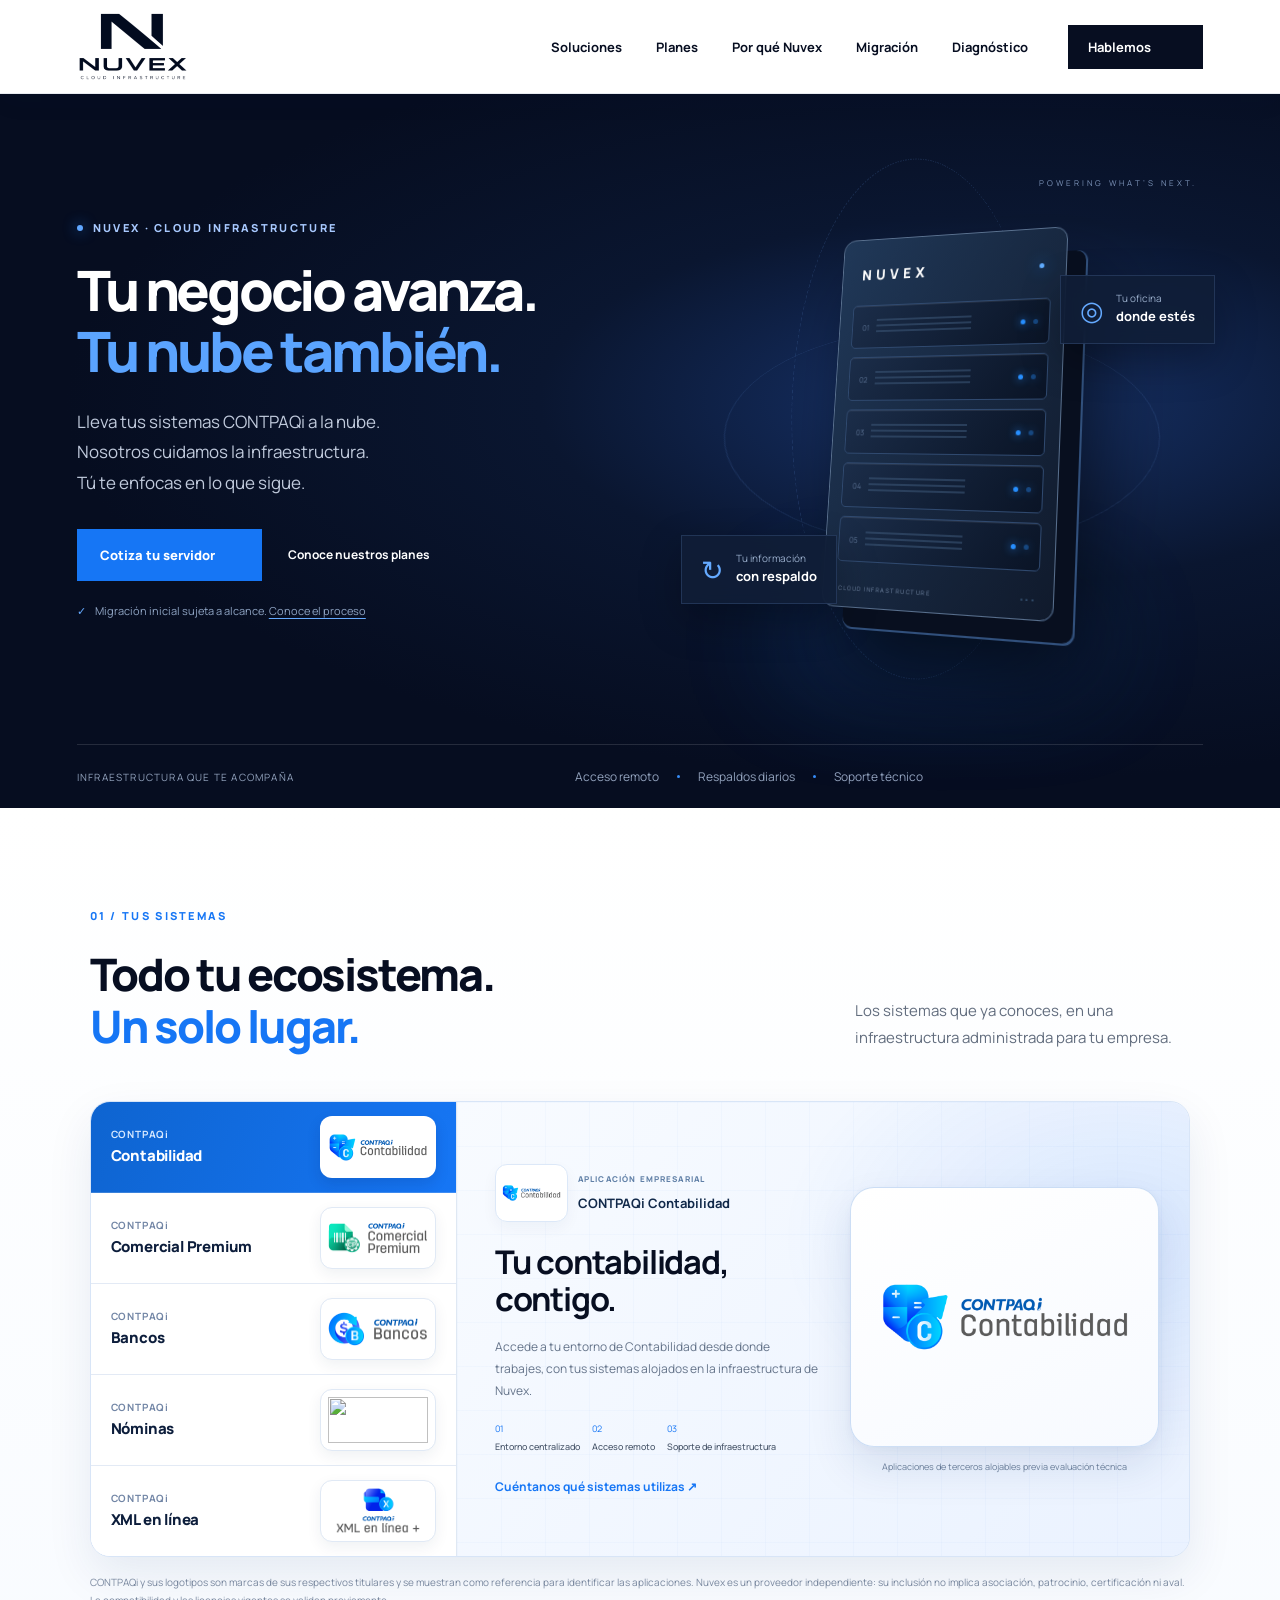
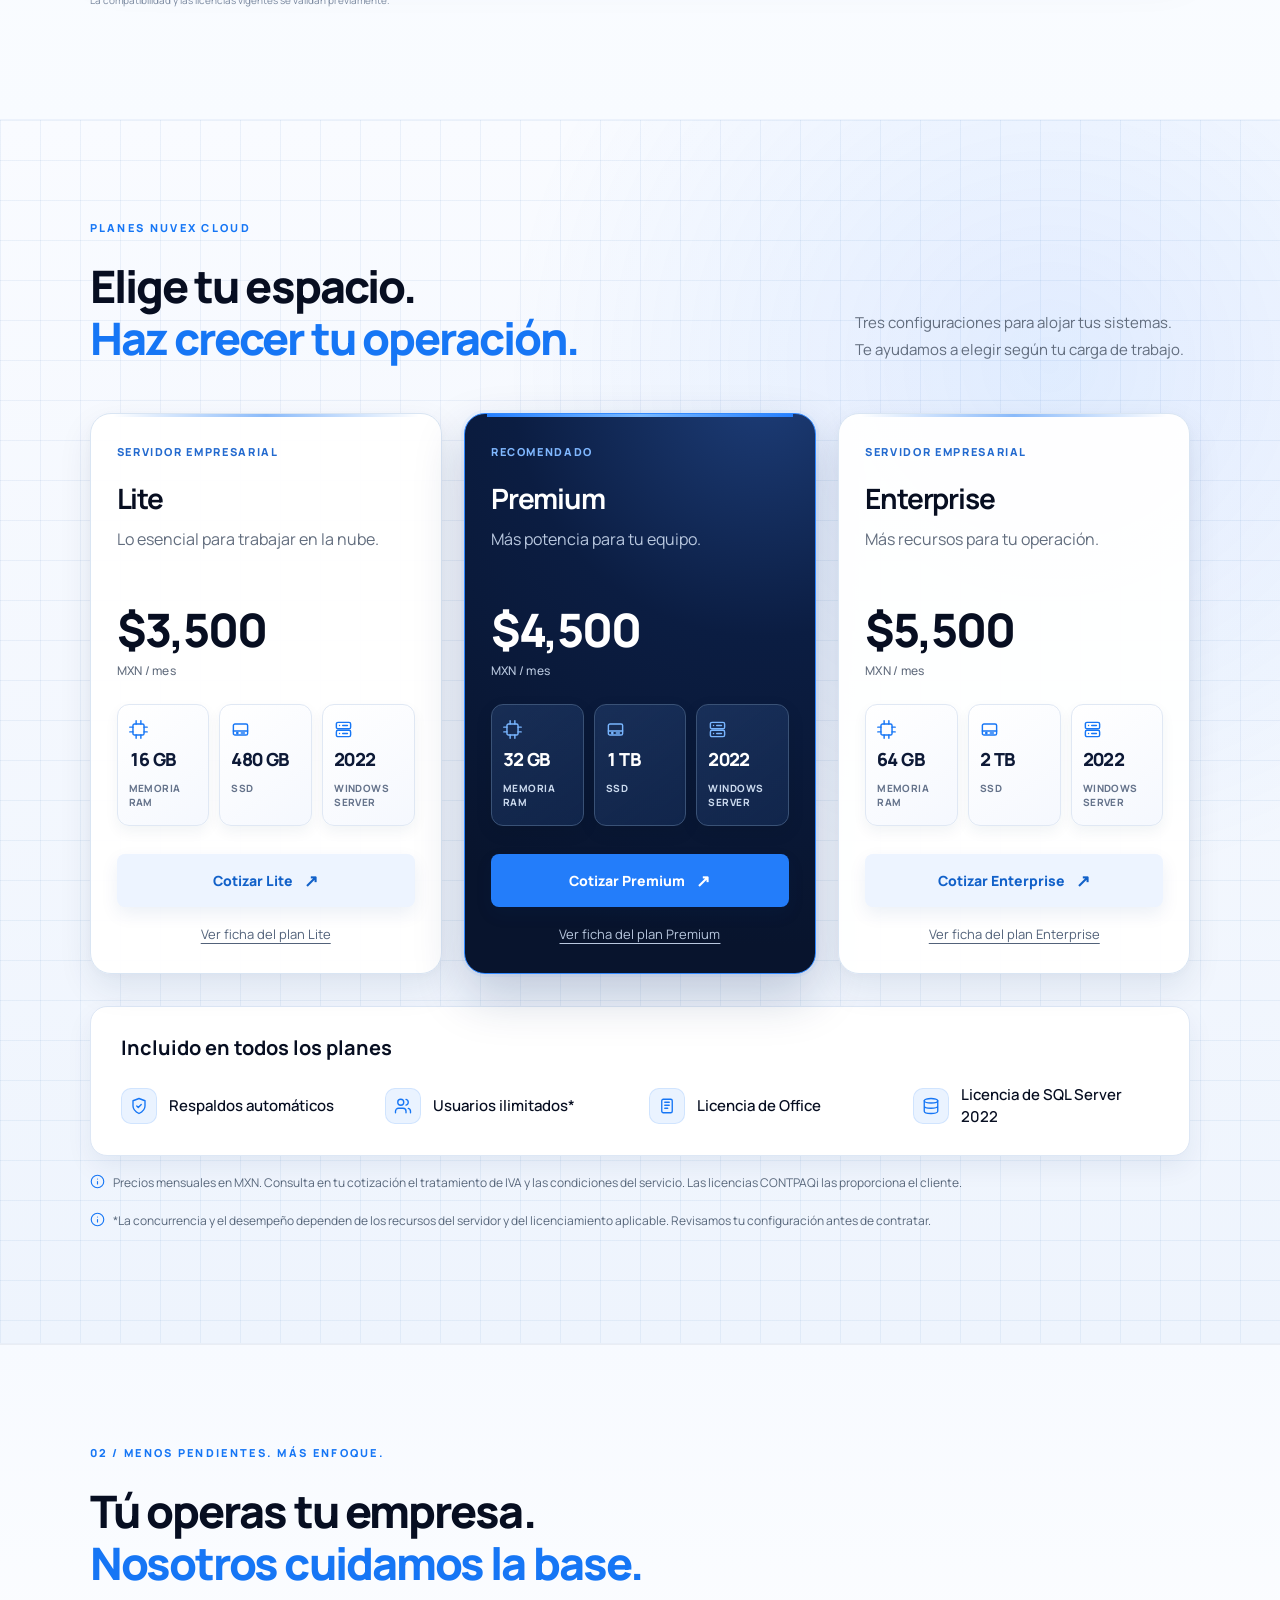
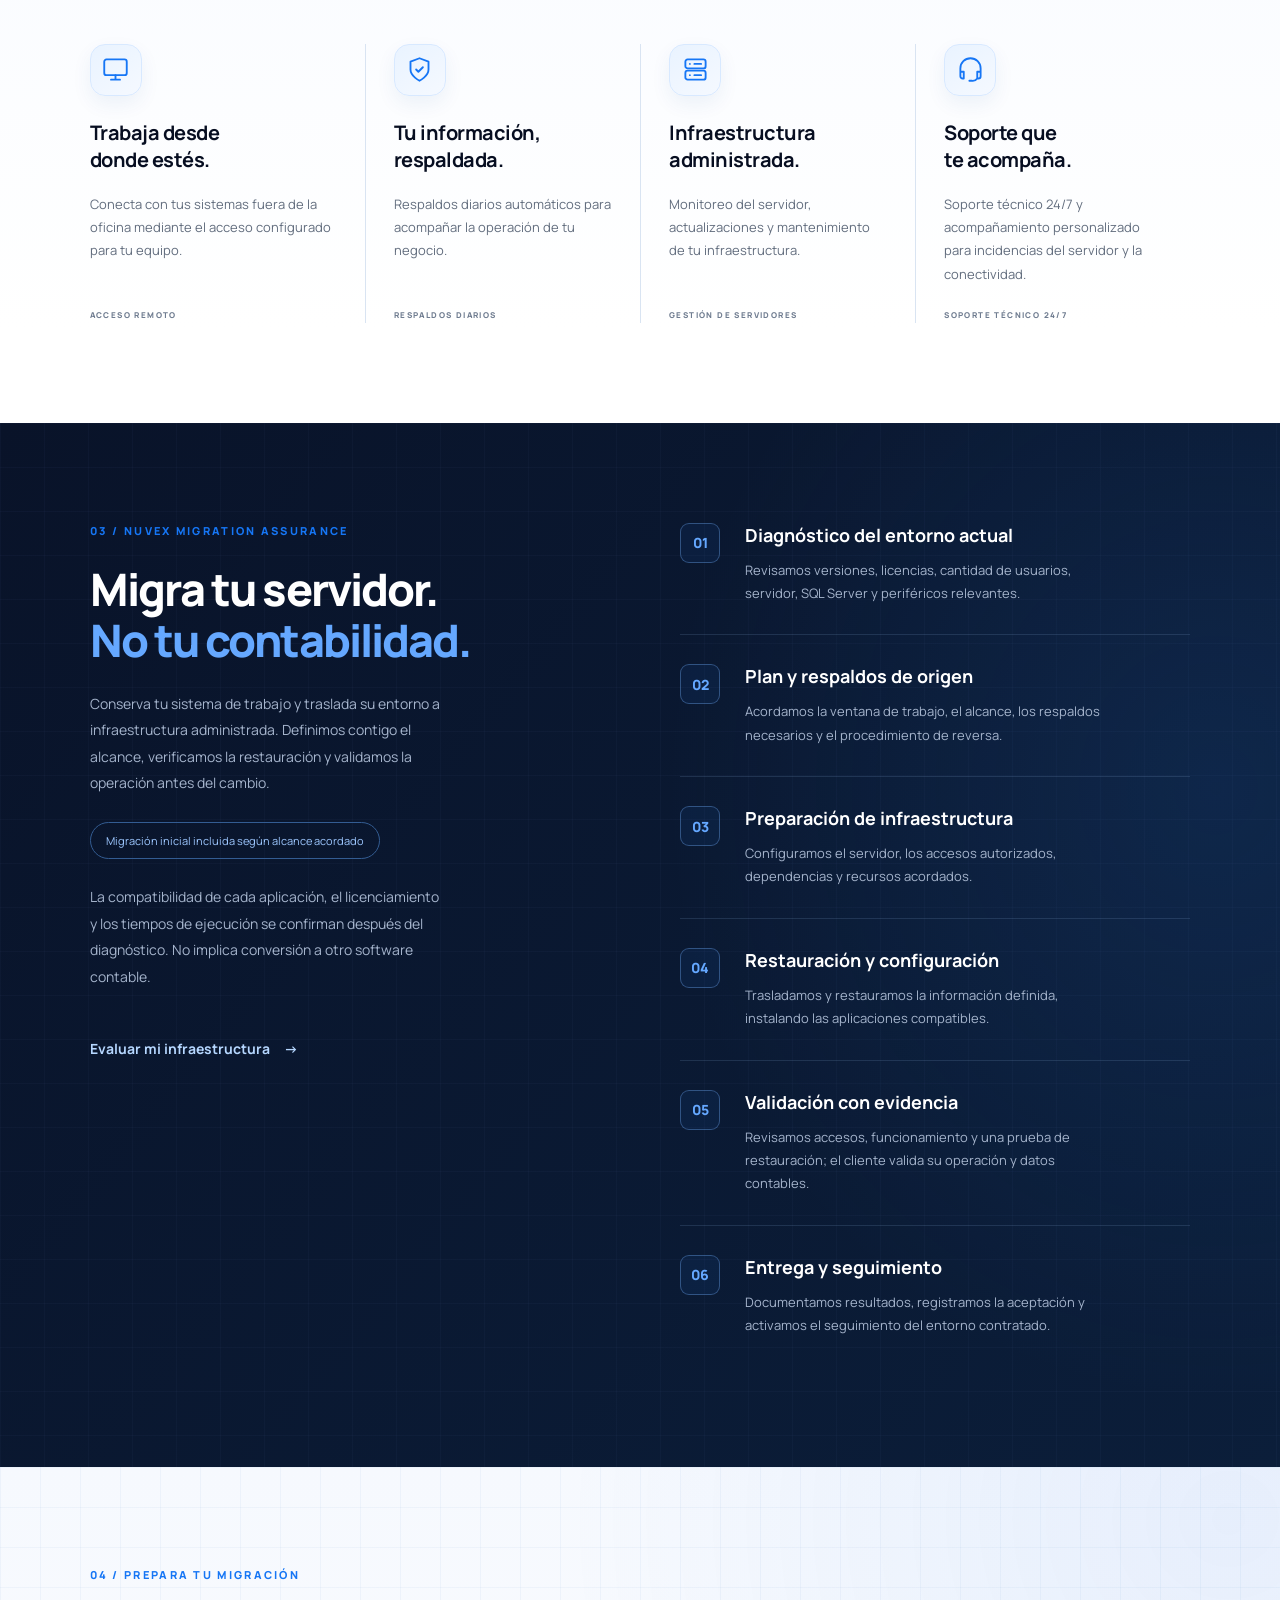
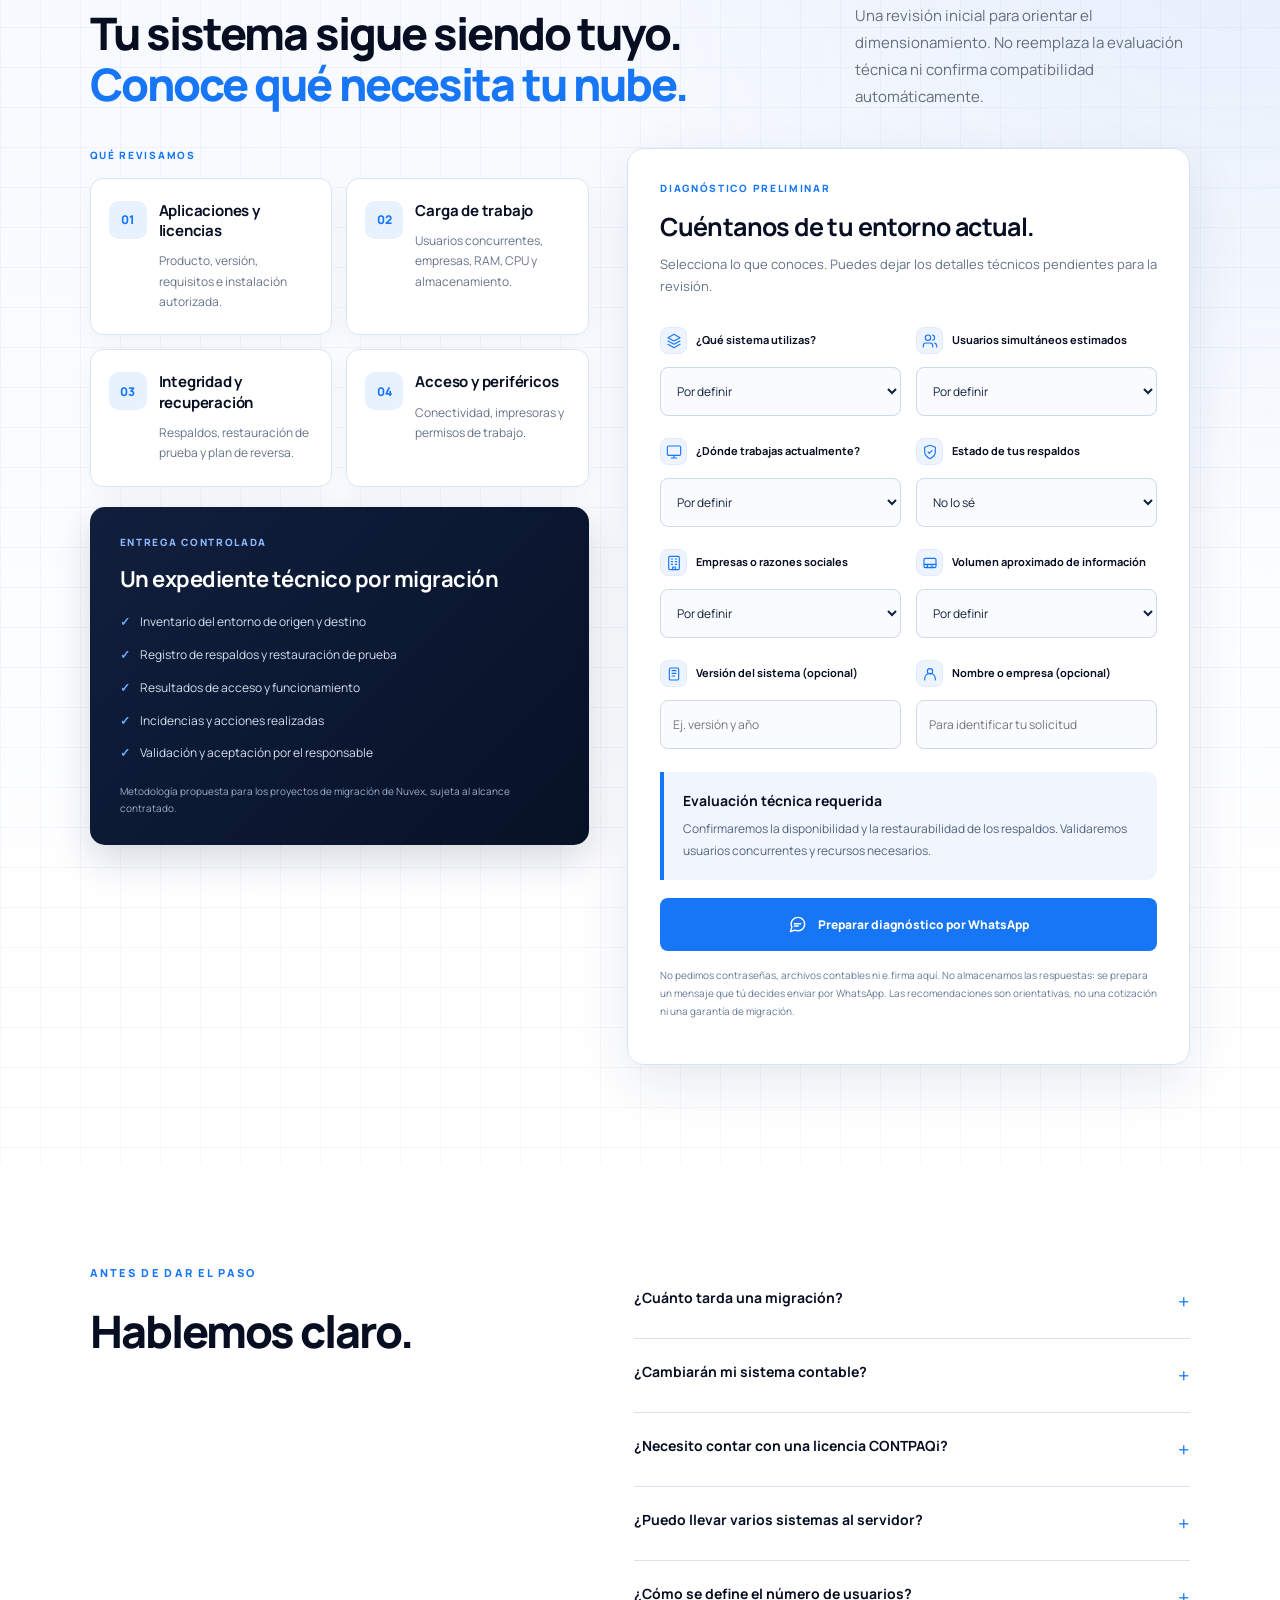
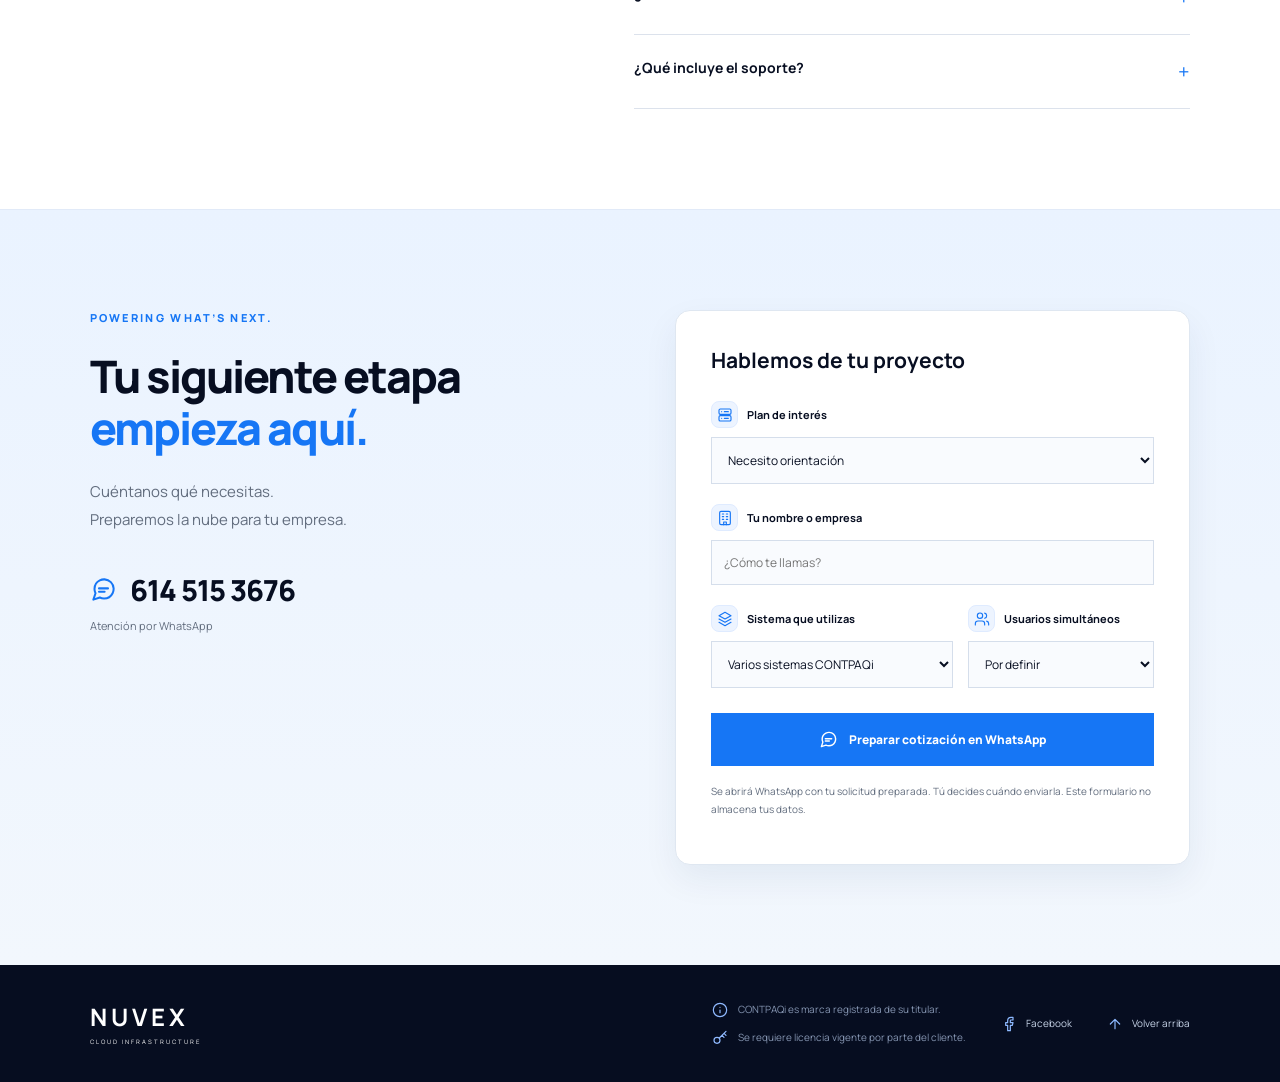
==== commit c9f37bb9: "Use official horizontal CONTPAQi Nominas logo in navigation" ====
--- a/index.html
+++ b/index.html
@@ -1,7 +1,7 @@
-<!doctype html><html lang="es"><head><meta charset="utf-8"><meta name="viewport" content="width=device-width,initial-scale=1"><meta name="theme-color" content="#060d20"><link rel="icon" href="favicon.ico?v=nuvex1" sizes="any"><link rel="icon" type="image/svg+xml" href="favicon.svg?v=nuvex1"><meta name="description" content="Conserva tus sistemas CONTPAQi al migrar a infraestructura cloud administrada. Diagnóstico inicial, respaldos y validación. Solicita tu cotización."><title>Nuvex Cloud | Tus sistemas, en la nube</title><link rel="stylesheet" href="style.css?v=nuvex-features-20261125"></head><body>
+<!doctype html><html lang="es"><head><meta charset="utf-8"><meta name="viewport" content="width=device-width,initial-scale=1"><meta name="theme-color" content="#060d20"><link rel="icon" href="favicon.ico?v=nuvex1" sizes="any"><link rel="icon" type="image/svg+xml" href="favicon.svg?v=nuvex1"><link rel="canonical" href="https://nuvexdatacenter.com/"><meta name="description" content="Conserva tus sistemas CONTPAQi al migrar a infraestructura cloud administrada. Diagnóstico inicial, respaldos y validación. Solicita tu cotización."><title>Nuvex Cloud | Tus sistemas, en la nube</title><link rel="stylesheet" href="style.css?v=nuvex-features-20261125"></head><body>
 <svg class="nu-svg-sprite" xmlns="http://www.w3.org/2000/svg" aria-hidden="true" focusable="false" width="0" height="0"><symbol id="nu-cpu" viewBox="0 0 24 24"><rect x="5" y="5" width="14" height="14" rx="2"/><path d="M9 1v4M15 1v4M9 19v4M15 19v4M19 9h4M19 15h4M1 9h4M1 15h4"/></symbol><symbol id="nu-drive" viewBox="0 0 24 24"><rect x="3" y="5" width="18" height="14" rx="2"/><path d="M3 14h18"/><circle cx="8" cy="16.5" r=".8"/><path d="M13 16.5h4"/></symbol><symbol id="nu-server" viewBox="0 0 24 24"><rect x="3" y="3" width="18" height="8" rx="2"/><rect x="3" y="13" width="18" height="8" rx="2"/><path d="M7 7h.01M7 17h.01M11 7h6M11 17h6"/></symbol><symbol id="nu-shield" viewBox="0 0 24 24"><path d="M12 22s8-4 8-10V5l-8-3-8 3v7c0 6 8 10 8 10z"/><path d="m9 12 2 2 4-4"/></symbol><symbol id="nu-users" viewBox="0 0 24 24"><path d="M16 21v-2a4 4 0 0 0-4-4H6a4 4 0 0 0-4 4v2"/><circle cx="9" cy="7" r="4"/><path d="M22 21v-2a4 4 0 0 0-3-3.87M16 3.13a4 4 0 0 1 0 7.75"/></symbol><symbol id="nu-office" viewBox="0 0 24 24"><rect x="5" y="3" width="14" height="18" rx="2"/><path d="M9 7h6M9 11h6M9 15h4"/></symbol><symbol id="nu-database" viewBox="0 0 24 24"><ellipse cx="12" cy="5" rx="9" ry="3"/><path d="M3 5v14c0 1.66 4.03 3 9 3s9-1.34 9-3V5M3 12c0 1.66 4.03 3 9 3s9-1.34 9-3"/></symbol><symbol id="nu-building" viewBox="0 0 24 24"><rect x="4" y="2" width="16" height="20" rx="2"/><path d="M8 6h2M14 6h2M8 10h2M14 10h2M8 14h2M14 14h2M10 22v-4h4v4"/></symbol><symbol id="nu-monitor" viewBox="0 0 24 24"><rect x="2" y="3" width="20" height="14" rx="2"/><path d="M8 21h8M12 17v4"/></symbol><symbol id="nu-layers" viewBox="0 0 24 24"><path d="m12 2 9 5-9 5-9-5 9-5zM3 12l9 5 9-5M3 17l9 5 9-5"/></symbol><symbol id="nu-chat" viewBox="0 0 24 24"><path d="M21 11.5a8.38 8.38 0 0 1-.9 3.8 8.5 8.5 0 0 1-7.6 4.7 8.38 8.38 0 0 1-3.8-.9L3 21l1.9-5.7a8.38 8.38 0 0 1-.9-3.8 8.5 8.5 0 0 1 4.7-7.6 8.38 8.38 0 0 1 3.8-.9h.5a8.48 8.48 0 0 1 8 8z"/><path d="M8 11h8M8 14h5"/></symbol><symbol id="nu-info" viewBox="0 0 24 24"><circle cx="12" cy="12" r="10"/><path d="M12 16v-4M12 8h.01"/></symbol><symbol id="nu-key" viewBox="0 0 24 24"><circle cx="7.5" cy="15.5" r="4.5"/><path d="M11 12l10-10M15 8l3 3M18 5l3 3"/></symbol><symbol id="nu-facebook" viewBox="0 0 24 24"><path d="M18 2h-3a5 5 0 0 0-5 5v3H7v4h3v8h4v-8h3l1-4h-4V7a1 1 0 0 1 1-1h3z"/></symbol><symbol id="nu-arrowup" viewBox="0 0 24 24"><path d="M12 19V5M5 12l7-7 7 7"/></symbol><symbol id="nu-user" viewBox="0 0 24 24"><circle cx="12" cy="8" r="4"/><path d="M4 21v-2a8 8 0 0 1 16 0v2"/></symbol><symbol id="nu-headset" viewBox="0 0 24 24"><path d="M3 14v-3a9 9 0 0 1 18 0v3M3 14h3v6H5a2 2 0 0 1-2-2v-4zM21 14h-3v6h1a2 2 0 0 0 2-2v-4zM18 20a5 5 0 0 1-5 2h-2"/></symbol><symbol id="nu-clock" viewBox="0 0 24 24"><circle cx="12" cy="12" r="9"/><path d="M12 7v5l3 2"/></symbol><symbol id="nu-product-ledger" viewBox="0 0 24 24"><rect x="4" y="3" width="16" height="18" rx="2"/><path d="M8 3v18M11 8h6M11 12h6M11 16h4"/></symbol><symbol id="nu-product-store" viewBox="0 0 24 24"><path d="M4 9 6 4h12l2 5M4 9h16M5 12v8h14v-8M9 20v-6h6v6M4 9c0 3 3 3 4 1 .8 2.3 3.2 2.3 4 0 .8 2.3 3.2 2.3 4 0 1 2 4 2 4-1"/></symbol><symbol id="nu-product-bank" viewBox="0 0 24 24"><path d="m3 10 9-6 9 6M3 10h18M6 10v9M10 10v9M14 10v9M18 10v9M3 20h18"/></symbol><symbol id="nu-product-payroll" viewBox="0 0 24 24"><rect x="3" y="4" width="18" height="16" rx="2"/><circle cx="9" cy="10" r="2"/><path d="M5.5 16c0-2 7-2 7 0M15 9h4M15 13h4M15 17h4"/></symbol><symbol id="nu-product-xml" viewBox="0 0 24 24"><rect x="5" y="2" width="14" height="20" rx="2"/><path d="m9 7-3 3 3 3m6-6 3 3-3 3M13.5 6l-3 8"/></symbol><symbol id="nu-product-invoice" viewBox="0 0 24 24"><path d="M7 2h9l4 4v14a2 2 0 0 1-2 2H7a2 2 0 0 1-2-2V4a2 2 0 0 1 2-2z"/><path d="M16 2v5h4M9 10h7M9 14h4m-3 4 1.8 1.8L16 16"/></symbol></svg>
 <a class="skip" href="#contenido">Ir al contenido</a>
-<header><a href="#inicio" class="brand" aria-label="Nuvex Cloud, inicio"><img class="brand-logo" src="assets/logo.png" alt="NUVEX Cloud Infrastructure" width="1782" height="1136"></a><nav id="navigation" aria-label="Navegación principal"><a href="#soluciones">Soluciones</a><a href="#planes">Planes</a><a href="#ventajas">Por qué Nuvex</a><a href="#migracion">Migración</a><a href="#diagnostico">Diagnóstico</a></nav><a class="nav-cta" href="#contacto">Hablemos <span></span></a><button class="menu" aria-label="Abrir menú" aria-expanded="false" aria-controls="navigation">☰</button></header>
+<header><a href="/" data-home-link class="brand" aria-label="Nuvex Cloud, inicio"><img class="brand-logo" src="assets/logo.png" alt="NUVEX Cloud Infrastructure" width="1782" height="1136"></a><nav id="navigation" aria-label="Navegación principal"><a href="#soluciones">Soluciones</a><a href="#planes">Planes</a><a href="#ventajas">Por qué Nuvex</a><a href="#migracion">Migración</a><a href="#diagnostico">Diagnóstico</a></nav><a class="nav-cta" href="#contacto">Hablemos <span></span></a><button class="menu" aria-label="Abrir menú" aria-expanded="false" aria-controls="navigation">☰</button></header>
 <main id="contenido"><section class="hero" id="inicio"><div class="hero-grid"><div class="hero-copy"><p class="eyebrow"><span class="dot"></span> NUVEX · CLOUD INFRASTRUCTURE</p><h1>Tu negocio avanza.<br><span>Tu nube también.</span></h1><p class="intro">Lleva tus sistemas CONTPAQi a la nube.<br>Nosotros cuidamos la infraestructura.<br>Tú te enfocas en lo que sigue.</p><div class="hero-actions"><a class="button primary" href="#contacto">Cotiza tu servidor <span></span></a><a class="text-link" href="#planes">Conoce nuestros planes</a></div><div class="hero-note"><span>✓</span> Migración inicial sujeta a alcance. <a href="#migracion">Conoce el proceso</a></div></div>
 <div class="server-scene" role="img" aria-label="Ilustración animada de un servidor Nuvex conectado a la nube"><div class="orbit orbit-one"></div><div class="orbit orbit-two"></div><div class="scene-label">POWERING WHAT’S NEXT.</div><div class="server"><div class="server-top"><span>NUVEX</span><i></i></div><div class="server-unit"><b>01</b><div class="vents"></div><span></span><span></span></div><div class="server-unit"><b>02</b><div class="vents"></div><span></span><span></span></div><div class="server-unit"><b>03</b><div class="vents"></div><span></span><span></span></div><div class="server-unit"><b>04</b><div class="vents"></div><span></span><span></span></div><div class="server-unit"><b>05</b><div class="vents"></div><span></span><span></span></div><div class="server-bottom">CLOUD INFRASTRUCTURE <span>•••</span></div></div><div class="scene-tag tag-a"><span class="tag-icon">↻</span><div>Tu información<br><strong>con respaldo</strong></div></div><div class="scene-tag tag-b"><span class="tag-icon">◎</span><div>Tu oficina<br><strong>donde estés</strong></div></div><div class="scene-floor"></div></div></div><div class="hero-bottom"><span>INFRAESTRUCTURA QUE TE ACOMPAÑA</span><div>Acceso remoto <i></i> Respaldos diarios <i></i> Soporte técnico</div><a href="#soluciones" aria-label="Ver soluciones"></a></div></section>
 <section class="systems section" id="soluciones">
@@ -25,7 +25,7 @@
   </button>
     <button type="button" role="tab" class="official-app-tab" id="tab-nominas" data-system="nominas" aria-controls="system-detail" aria-selected="false" tabindex="-1">
     <span class="app-tab-copy"><small>CONTPAQi</small><strong>Nóminas</strong></span>
-    <span class="app-brand-mark" aria-hidden="true"><img src="assets/contpaqi/nominas.png" alt="" loading="lazy"></span>
+    <span class="app-brand-mark" aria-hidden="true"><img src="https://contenidos.contpaqi.com/files/CONTPAQi_submarca_Nominas_RGB_A.png" alt="" loading="lazy" decoding="async" referrerpolicy="no-referrer" data-logo-fallback="assets/contpaqi/nominas.png"></span>
   </button>
     <button type="button" role="tab" class="official-app-tab" id="tab-xml" data-system="xml" aria-controls="system-detail" aria-selected="false" tabindex="-1">
     <span class="app-tab-copy"><small>CONTPAQi</small><strong>XML en línea</strong></span>
@@ -169,4 +169,4 @@
 </section>
 <section class="faq section"><div><p class="eyebrow">ANTES DE DAR EL PASO</p><h2>Hablemos claro.</h2></div><div><details><summary>¿Cuánto tarda una migración?<span>+</span></summary><p>La duración depende de la cantidad de datos, las versiones, los usuarios, las pruebas y la ventana de cambio. Confirmamos el cronograma y el plan de reversa después del diagnóstico.</p></details><details><summary>¿Cambiarán mi sistema contable?<span>+</span></summary><p>Nuestro servicio de infraestructura busca conservar tus aplicaciones actuales, sujeto a que sus versiones, licencias y dependencias sean compatibles con el entorno acordado. No incluye convertir la contabilidad a otro producto.</p></details><details><summary>¿Necesito contar con una licencia CONTPAQi?<span>+</span></summary><p>Sí. El cliente debe contar con una licencia CONTPAQi vigente. El servicio de Nuvex corresponde a la infraestructura y al alcance acordado en la cotización.</p></details><details><summary>¿Puedo llevar varios sistemas al servidor?<span>+</span></summary><p>Podemos revisar tu entorno de Comercial, Contabilidad, Bancos, Nóminas y XML para definir una configuración acorde a tus versiones y necesidades.</p></details><details><summary>¿Cómo se define el número de usuarios?<span>+</span></summary><p>Los planes se anuncian con usuarios ilimitados. Para dimensionar el servicio revisamos cuántas personas trabajarán al mismo tiempo, los recursos disponibles y las licencias aplicables; esto no implica capacidad simultánea ilimitada.</p></details><details><summary>¿Qué incluye el soporte?<span>+</span></summary><p>Incluye soporte técnico 24/7 para servidores, respaldos y conectividad, con acompañamiento personalizado. Los tiempos de respuesta, la retención de respaldos y el alcance de soporte de la aplicación se especifican en la propuesta de servicio.</p></details></div></section>
 <section class="contact section" id="contacto"><div><p class="eyebrow">POWERING WHAT’S NEXT.</p><h2>Tu siguiente etapa<br><span>empieza aquí.</span></h2><p>Cuéntanos qué necesitas.<br>Preparemos la nube para tu empresa.</p><a class="phone" href="https://wa.me/526145153676" target="_blank" rel="noopener noreferrer"><svg class="nu-icon" viewBox="0 0 24 24" aria-hidden="true" focusable="false"><use href="#nu-chat"></use></svg><span>614 515 3676</span></a><small>Atención por WhatsApp</small></div><form id="quote-form"><h3>Hablemos de tu proyecto</h3><label for="plan" class="icon-label"><span class="field-icon"><svg class="nu-icon" viewBox="0 0 24 24" aria-hidden="true" focusable="false"><use href="#nu-server"></use></svg></span><span>Plan de interés</span></label><select id="plan" name="plan"><option>Necesito orientación</option><option>Lite</option><option>Premium</option><option>Enterprise</option></select><label class="name-label icon-label" for="name"><span class="field-icon"><svg class="nu-icon" viewBox="0 0 24 24" aria-hidden="true" focusable="false"><use href="#nu-building"></use></svg></span><span>Tu nombre o empresa</span></label><input id="name" name="name" placeholder="¿Cómo te llamas?" maxlength="100" required autocomplete="organization"><div class="form-row"><div><label for="product" class="icon-label"><span class="field-icon"><svg class="nu-icon" viewBox="0 0 24 24" aria-hidden="true" focusable="false"><use href="#nu-layers"></use></svg></span><span>Sistema que utilizas</span></label><select id="product" name="product"><option>Varios sistemas CONTPAQi</option><option>Contabilidad</option><option>Comercial</option><option>Bancos</option><option>Nóminas</option><option>XML</option><option>Otro / Necesito orientación</option></select></div><div><label for="users" class="icon-label"><span class="field-icon"><svg class="nu-icon" viewBox="0 0 24 24" aria-hidden="true" focusable="false"><use href="#nu-users"></use></svg></span><span>Usuarios simultáneos</span></label><select id="users" name="users"><option>Por definir</option><option>1–5</option><option>6–15</option><option>16–30</option><option>Más de 30</option></select></div></div><button class="button primary icon-submit" type="submit"><svg class="nu-icon" viewBox="0 0 24 24" aria-hidden="true" focusable="false"><use href="#nu-chat"></use></svg><span>Preparar cotización en WhatsApp</span></button><p class="form-note">Se abrirá WhatsApp con tu solicitud preparada. Tú decides cuándo enviarla. Este formulario no almacena tus datos.</p><p id="form-status" role="status"></p></form></section></main>
-<footer><div class="footer-brand"><strong>NUVEX</strong><span>CLOUD INFRASTRUCTURE</span></div><p class="footer-legal"><span class="legal-line"><svg class="nu-icon" viewBox="0 0 24 24" aria-hidden="true" focusable="false"><use href="#nu-info"></use></svg><span>CONTPAQi es marca registrada de su titular.</span></span><span class="legal-line"><svg class="nu-icon" viewBox="0 0 24 24" aria-hidden="true" focusable="false"><use href="#nu-key"></use></svg><span>Se requiere licencia vigente por parte del cliente.</span></span></p><a class="footer-action" href="https://www.facebook.com/profile.php?id=61596310954268" target="_blank" rel="noopener noreferrer"><svg class="nu-icon" viewBox="0 0 24 24" aria-hidden="true" focusable="false"><use href="#nu-facebook"></use></svg><span>Facebook</span></a><a class="footer-action" href="#inicio"><svg class="nu-icon" viewBox="0 0 24 24" aria-hidden="true" focusable="false"><use href="#nu-arrowup"></use></svg><span>Volver arriba</span></a></footer><script src="app.js?v=nuvex-icons-20261125"></script></body></html>
+<footer><div class="footer-brand"><strong>NUVEX</strong><span>CLOUD INFRASTRUCTURE</span></div><p class="footer-legal"><span class="legal-line"><svg class="nu-icon" viewBox="0 0 24 24" aria-hidden="true" focusable="false"><use href="#nu-info"></use></svg><span>CONTPAQi es marca registrada de su titular.</span></span><span class="legal-line"><svg class="nu-icon" viewBox="0 0 24 24" aria-hidden="true" focusable="false"><use href="#nu-key"></use></svg><span>Se requiere licencia vigente por parte del cliente.</span></span></p><a class="footer-action" href="https://www.facebook.com/profile.php?id=61596310954268" target="_blank" rel="noopener noreferrer"><svg class="nu-icon" viewBox="0 0 24 24" aria-hidden="true" focusable="false"><use href="#nu-facebook"></use></svg><span>Facebook</span></a><a class="footer-action" href="/" data-home-link><svg class="nu-icon" viewBox="0 0 24 24" aria-hidden="true" focusable="false"><use href="#nu-arrowup"></use></svg><span>Volver arriba</span></a></footer><script src="app.js?v=nominas-horizontal-20261125"></script></body></html>
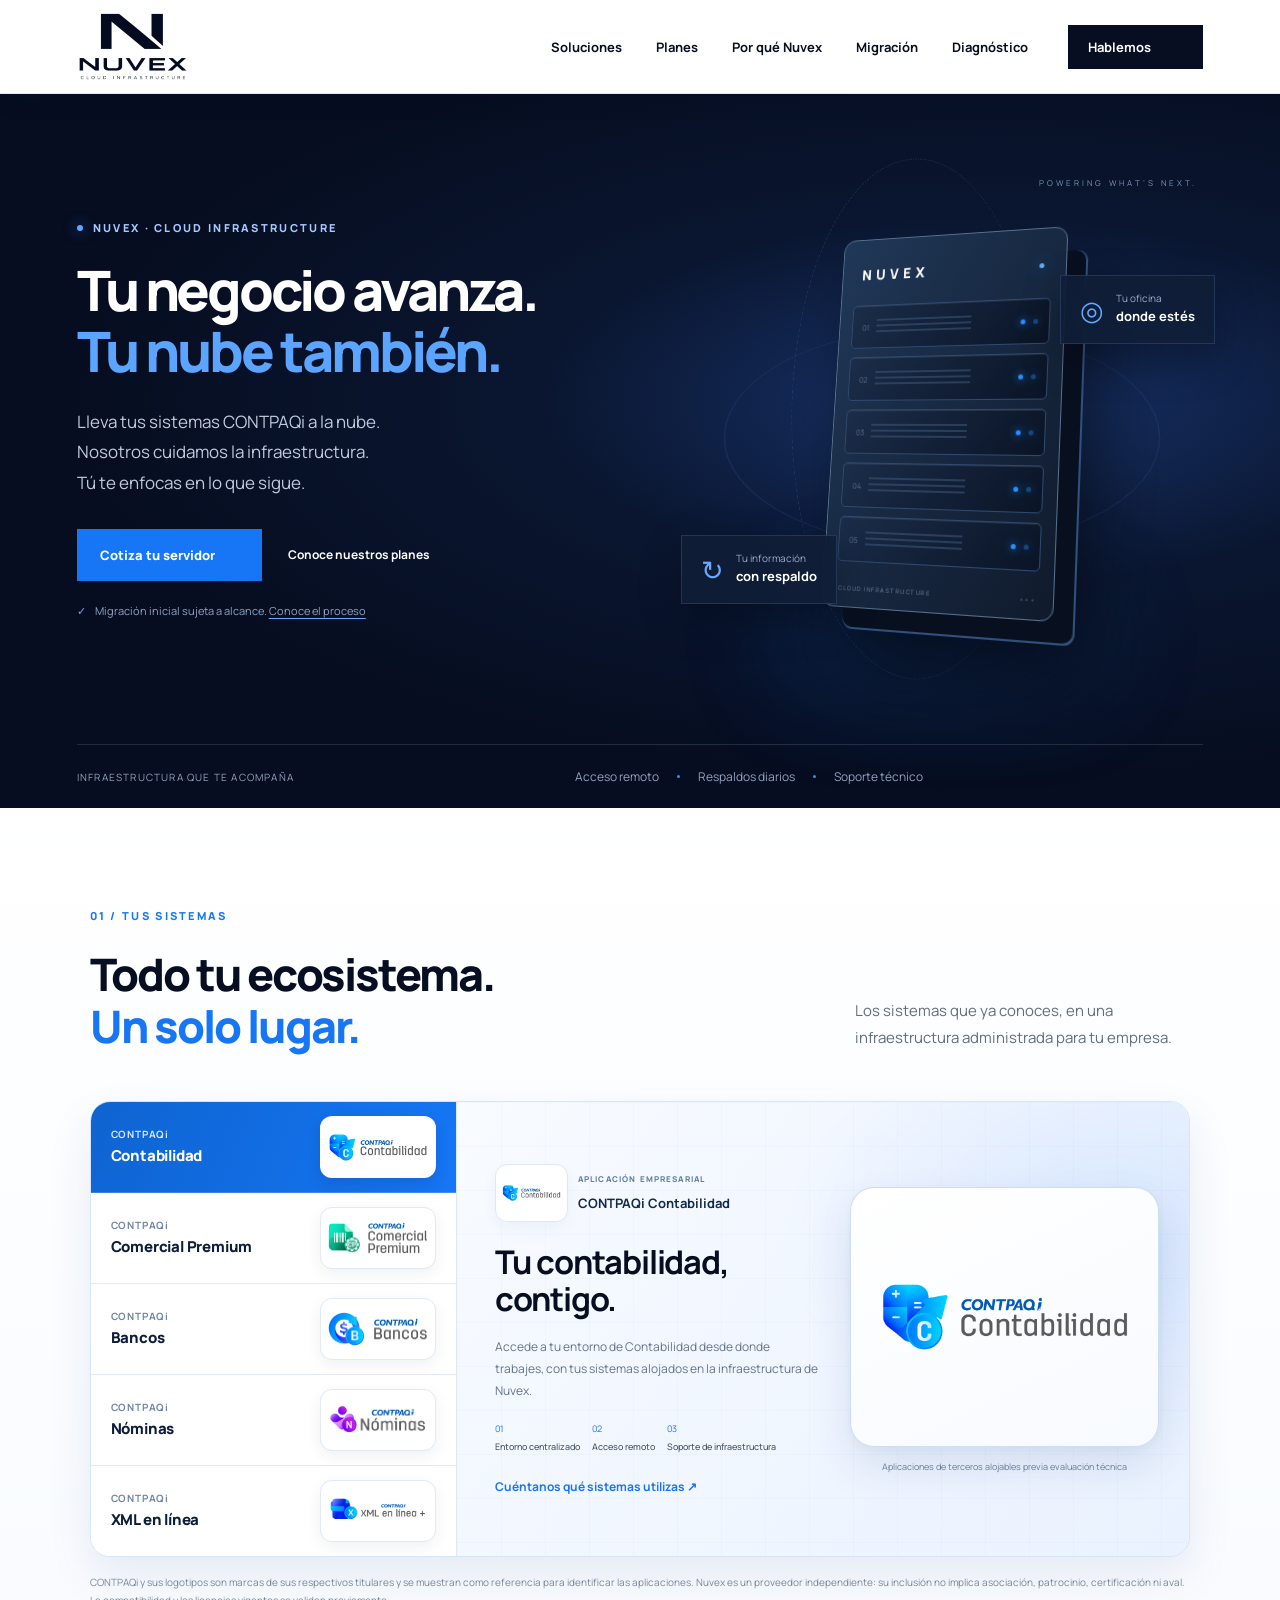
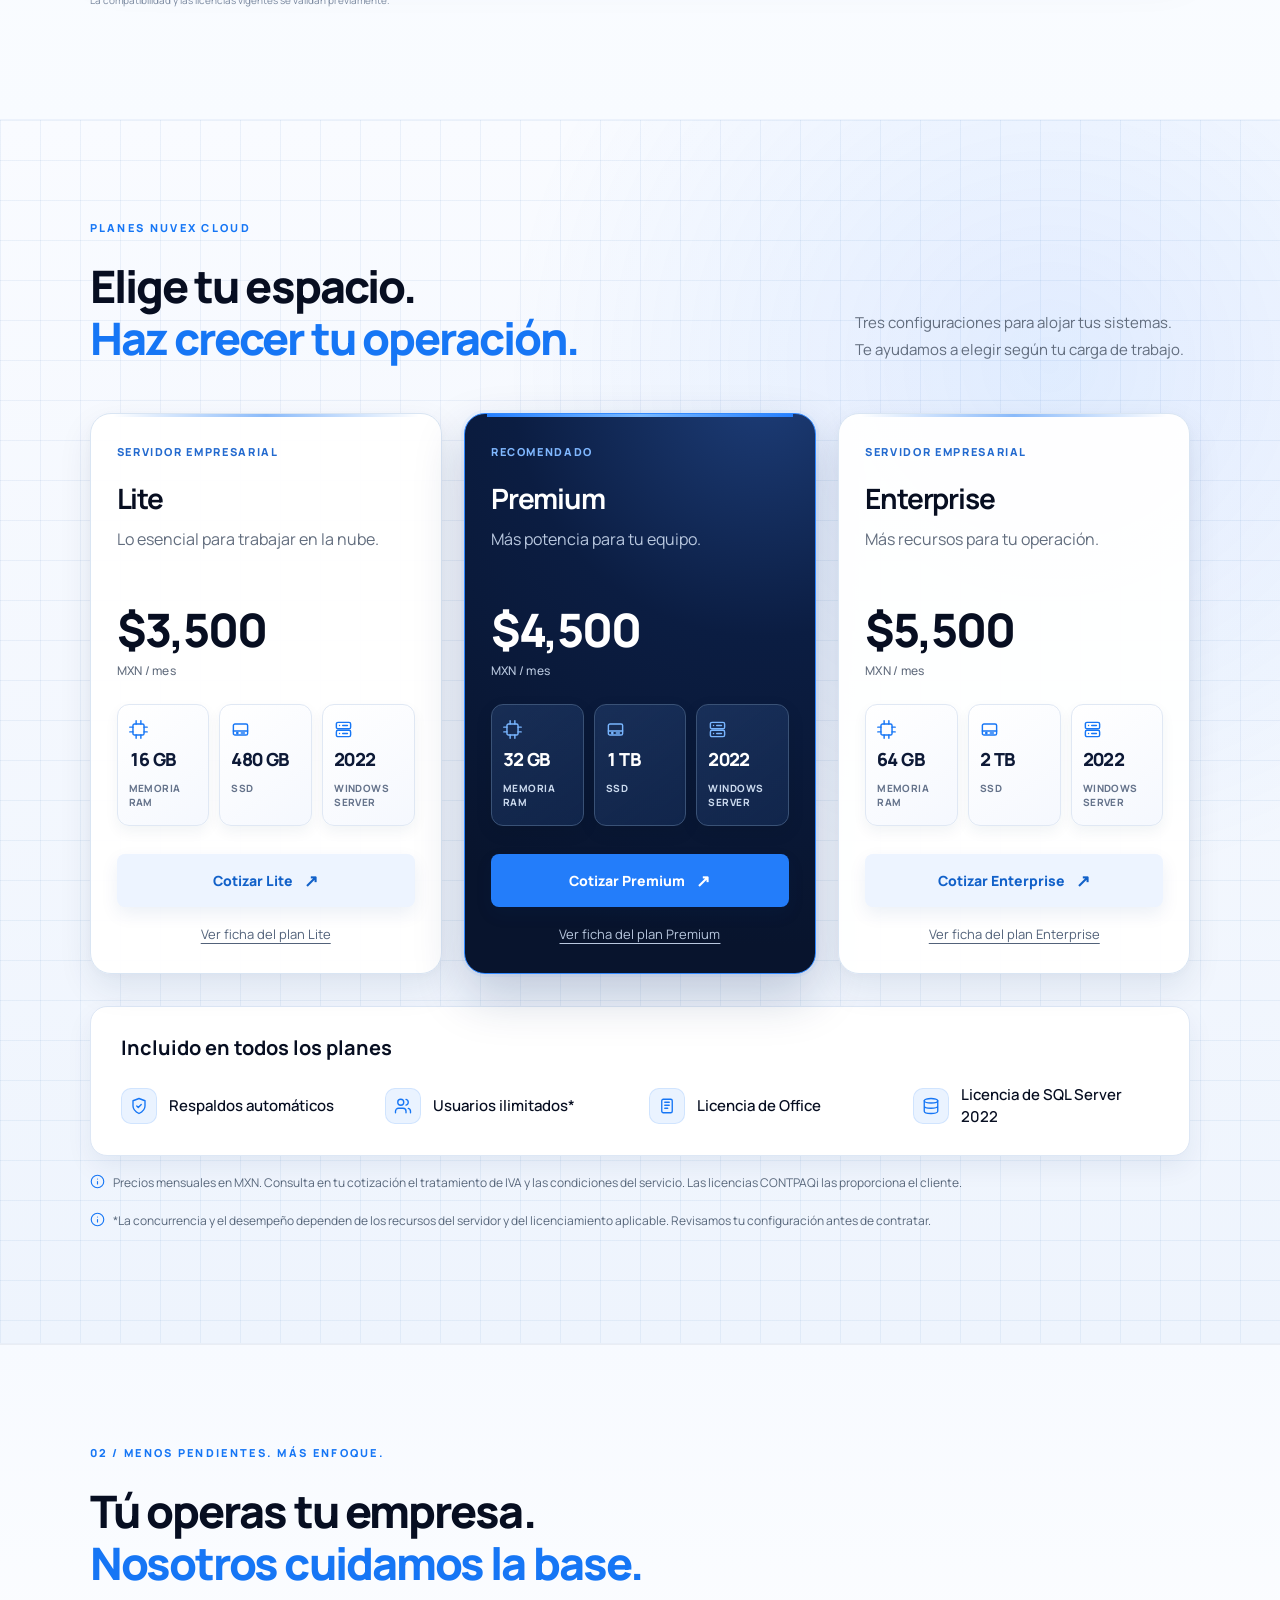
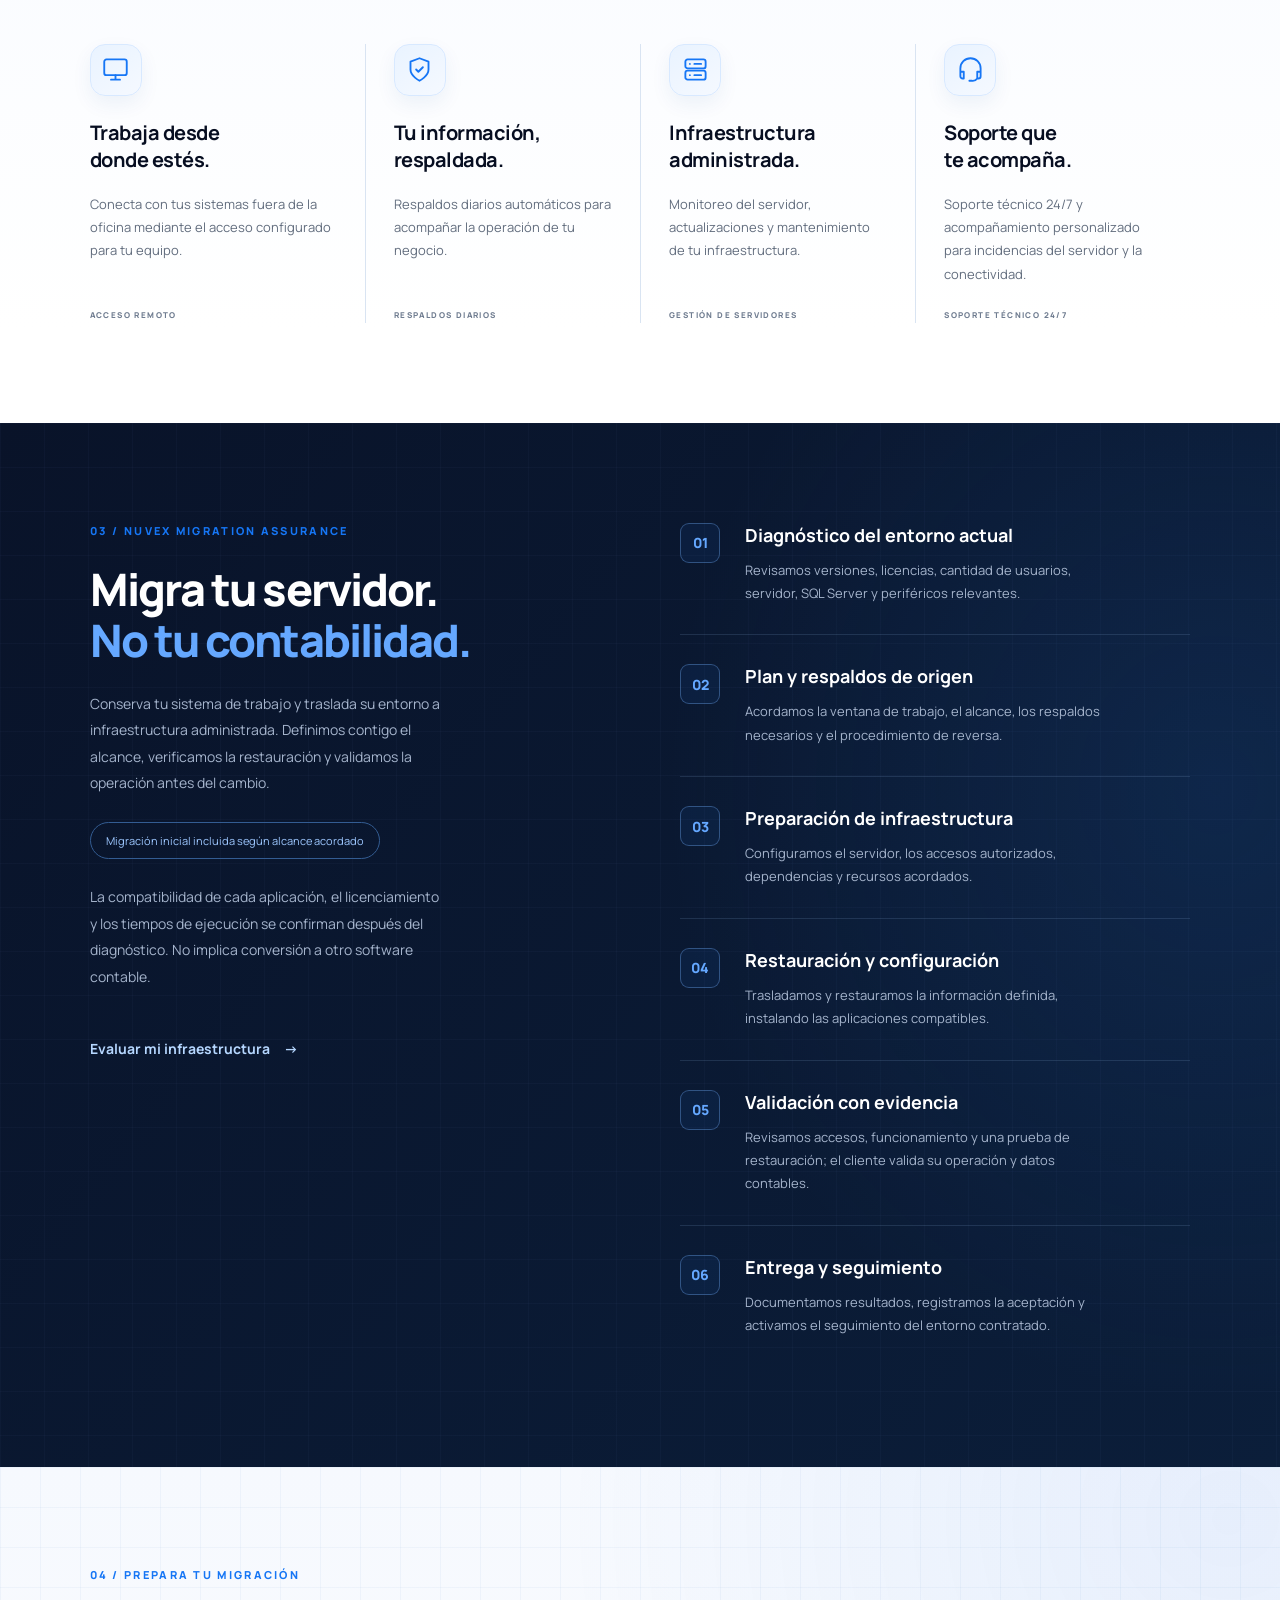
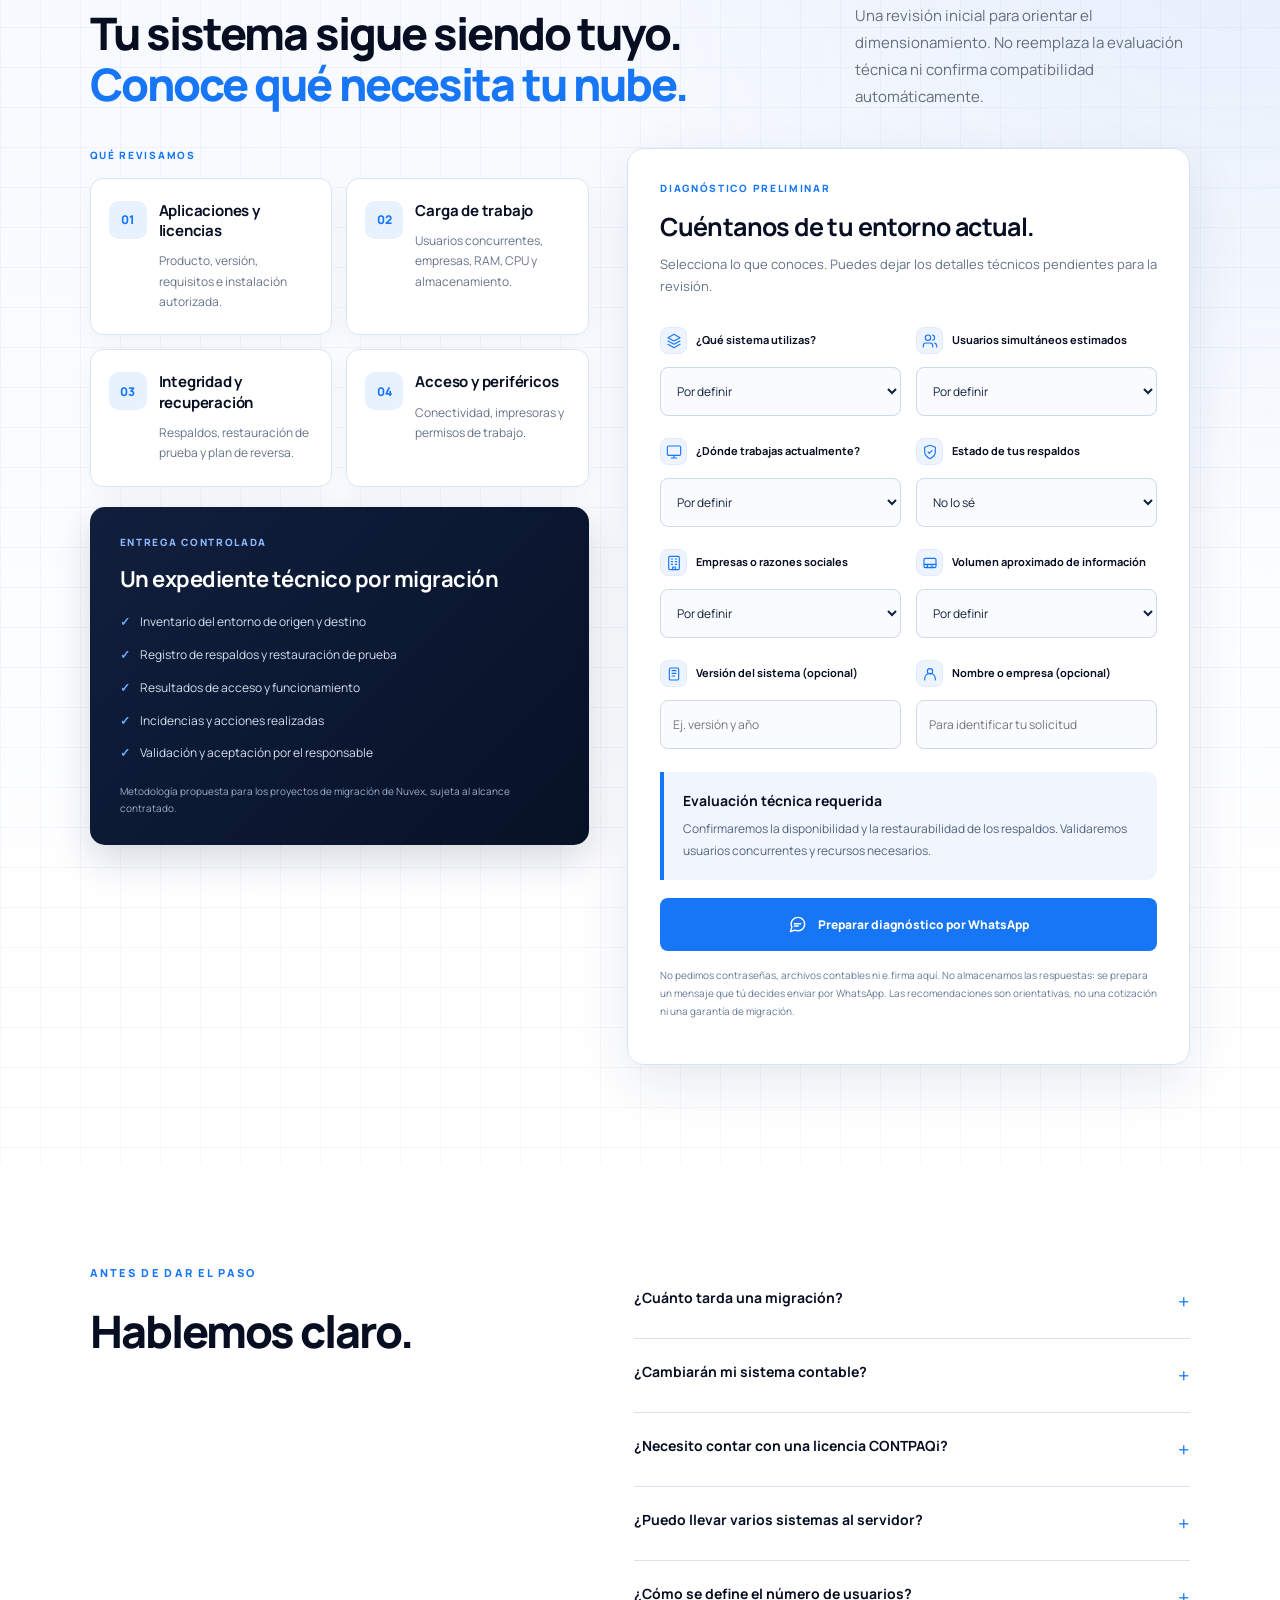
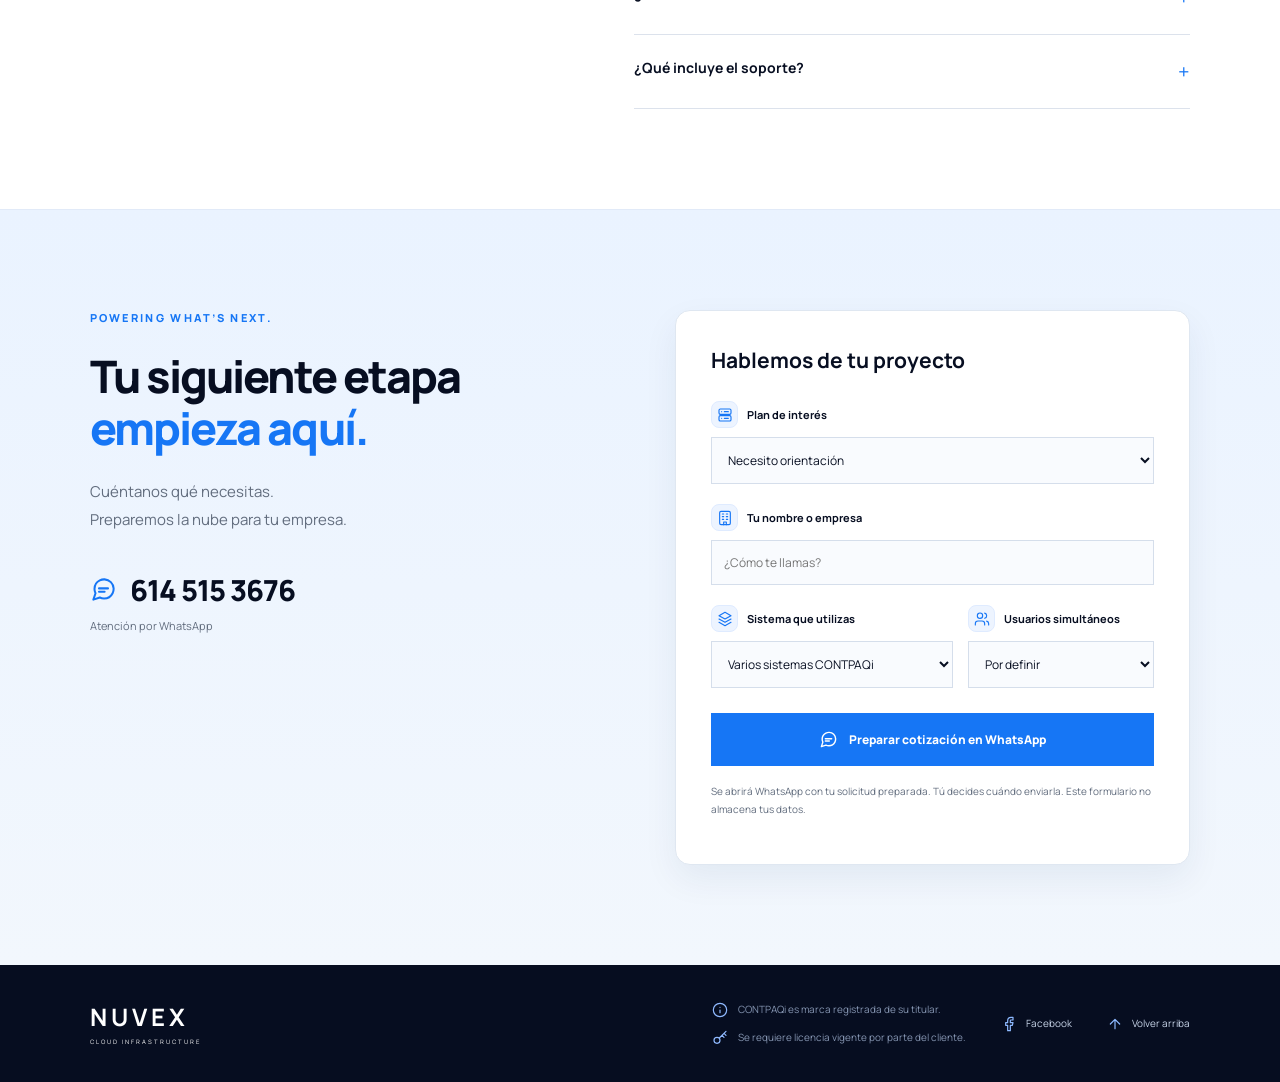
==== commit 4394765e: "Display user-supplied horizontal CONTPAQi Nominas and XML marks using local brand assets" ====
--- a/index.html
+++ b/index.html
@@ -1,4 +1,4 @@
-<!doctype html><html lang="es"><head><meta charset="utf-8"><meta name="viewport" content="width=device-width,initial-scale=1"><meta name="theme-color" content="#060d20"><link rel="icon" href="favicon.ico?v=nuvex1" sizes="any"><link rel="icon" type="image/svg+xml" href="favicon.svg?v=nuvex1"><link rel="canonical" href="https://nuvexdatacenter.com/"><meta name="description" content="Conserva tus sistemas CONTPAQi al migrar a infraestructura cloud administrada. Diagnóstico inicial, respaldos y validación. Solicita tu cotización."><title>Nuvex Cloud | Tus sistemas, en la nube</title><link rel="stylesheet" href="style.css?v=nuvex-features-20261125"></head><body>
+<!doctype html><html lang="es"><head><meta charset="utf-8"><meta name="viewport" content="width=device-width,initial-scale=1"><meta name="theme-color" content="#060d20"><link rel="icon" href="favicon.ico?v=nuvex1" sizes="any"><link rel="icon" type="image/svg+xml" href="favicon.svg?v=nuvex1"><link rel="canonical" href="https://nuvexdatacenter.com/"><meta name="description" content="Conserva tus sistemas CONTPAQi al migrar a infraestructura cloud administrada. Diagnóstico inicial, respaldos y validación. Solicita tu cotización."><title>Nuvex Cloud | Tus sistemas, en la nube</title><link rel="stylesheet" href="style.css?v=logos-horizontal-20261126"></head><body>
 <svg class="nu-svg-sprite" xmlns="http://www.w3.org/2000/svg" aria-hidden="true" focusable="false" width="0" height="0"><symbol id="nu-cpu" viewBox="0 0 24 24"><rect x="5" y="5" width="14" height="14" rx="2"/><path d="M9 1v4M15 1v4M9 19v4M15 19v4M19 9h4M19 15h4M1 9h4M1 15h4"/></symbol><symbol id="nu-drive" viewBox="0 0 24 24"><rect x="3" y="5" width="18" height="14" rx="2"/><path d="M3 14h18"/><circle cx="8" cy="16.5" r=".8"/><path d="M13 16.5h4"/></symbol><symbol id="nu-server" viewBox="0 0 24 24"><rect x="3" y="3" width="18" height="8" rx="2"/><rect x="3" y="13" width="18" height="8" rx="2"/><path d="M7 7h.01M7 17h.01M11 7h6M11 17h6"/></symbol><symbol id="nu-shield" viewBox="0 0 24 24"><path d="M12 22s8-4 8-10V5l-8-3-8 3v7c0 6 8 10 8 10z"/><path d="m9 12 2 2 4-4"/></symbol><symbol id="nu-users" viewBox="0 0 24 24"><path d="M16 21v-2a4 4 0 0 0-4-4H6a4 4 0 0 0-4 4v2"/><circle cx="9" cy="7" r="4"/><path d="M22 21v-2a4 4 0 0 0-3-3.87M16 3.13a4 4 0 0 1 0 7.75"/></symbol><symbol id="nu-office" viewBox="0 0 24 24"><rect x="5" y="3" width="14" height="18" rx="2"/><path d="M9 7h6M9 11h6M9 15h4"/></symbol><symbol id="nu-database" viewBox="0 0 24 24"><ellipse cx="12" cy="5" rx="9" ry="3"/><path d="M3 5v14c0 1.66 4.03 3 9 3s9-1.34 9-3V5M3 12c0 1.66 4.03 3 9 3s9-1.34 9-3"/></symbol><symbol id="nu-building" viewBox="0 0 24 24"><rect x="4" y="2" width="16" height="20" rx="2"/><path d="M8 6h2M14 6h2M8 10h2M14 10h2M8 14h2M14 14h2M10 22v-4h4v4"/></symbol><symbol id="nu-monitor" viewBox="0 0 24 24"><rect x="2" y="3" width="20" height="14" rx="2"/><path d="M8 21h8M12 17v4"/></symbol><symbol id="nu-layers" viewBox="0 0 24 24"><path d="m12 2 9 5-9 5-9-5 9-5zM3 12l9 5 9-5M3 17l9 5 9-5"/></symbol><symbol id="nu-chat" viewBox="0 0 24 24"><path d="M21 11.5a8.38 8.38 0 0 1-.9 3.8 8.5 8.5 0 0 1-7.6 4.7 8.38 8.38 0 0 1-3.8-.9L3 21l1.9-5.7a8.38 8.38 0 0 1-.9-3.8 8.5 8.5 0 0 1 4.7-7.6 8.38 8.38 0 0 1 3.8-.9h.5a8.48 8.48 0 0 1 8 8z"/><path d="M8 11h8M8 14h5"/></symbol><symbol id="nu-info" viewBox="0 0 24 24"><circle cx="12" cy="12" r="10"/><path d="M12 16v-4M12 8h.01"/></symbol><symbol id="nu-key" viewBox="0 0 24 24"><circle cx="7.5" cy="15.5" r="4.5"/><path d="M11 12l10-10M15 8l3 3M18 5l3 3"/></symbol><symbol id="nu-facebook" viewBox="0 0 24 24"><path d="M18 2h-3a5 5 0 0 0-5 5v3H7v4h3v8h4v-8h3l1-4h-4V7a1 1 0 0 1 1-1h3z"/></symbol><symbol id="nu-arrowup" viewBox="0 0 24 24"><path d="M12 19V5M5 12l7-7 7 7"/></symbol><symbol id="nu-user" viewBox="0 0 24 24"><circle cx="12" cy="8" r="4"/><path d="M4 21v-2a8 8 0 0 1 16 0v2"/></symbol><symbol id="nu-headset" viewBox="0 0 24 24"><path d="M3 14v-3a9 9 0 0 1 18 0v3M3 14h3v6H5a2 2 0 0 1-2-2v-4zM21 14h-3v6h1a2 2 0 0 0 2-2v-4zM18 20a5 5 0 0 1-5 2h-2"/></symbol><symbol id="nu-clock" viewBox="0 0 24 24"><circle cx="12" cy="12" r="9"/><path d="M12 7v5l3 2"/></symbol><symbol id="nu-product-ledger" viewBox="0 0 24 24"><rect x="4" y="3" width="16" height="18" rx="2"/><path d="M8 3v18M11 8h6M11 12h6M11 16h4"/></symbol><symbol id="nu-product-store" viewBox="0 0 24 24"><path d="M4 9 6 4h12l2 5M4 9h16M5 12v8h14v-8M9 20v-6h6v6M4 9c0 3 3 3 4 1 .8 2.3 3.2 2.3 4 0 .8 2.3 3.2 2.3 4 0 1 2 4 2 4-1"/></symbol><symbol id="nu-product-bank" viewBox="0 0 24 24"><path d="m3 10 9-6 9 6M3 10h18M6 10v9M10 10v9M14 10v9M18 10v9M3 20h18"/></symbol><symbol id="nu-product-payroll" viewBox="0 0 24 24"><rect x="3" y="4" width="18" height="16" rx="2"/><circle cx="9" cy="10" r="2"/><path d="M5.5 16c0-2 7-2 7 0M15 9h4M15 13h4M15 17h4"/></symbol><symbol id="nu-product-xml" viewBox="0 0 24 24"><rect x="5" y="2" width="14" height="20" rx="2"/><path d="m9 7-3 3 3 3m6-6 3 3-3 3M13.5 6l-3 8"/></symbol><symbol id="nu-product-invoice" viewBox="0 0 24 24"><path d="M7 2h9l4 4v14a2 2 0 0 1-2 2H7a2 2 0 0 1-2-2V4a2 2 0 0 1 2-2z"/><path d="M16 2v5h4M9 10h7M9 14h4m-3 4 1.8 1.8L16 16"/></symbol></svg>
 <a class="skip" href="#contenido">Ir al contenido</a>
 <header><a href="/" data-home-link class="brand" aria-label="Nuvex Cloud, inicio"><img class="brand-logo" src="assets/logo.png" alt="NUVEX Cloud Infrastructure" width="1782" height="1136"></a><nav id="navigation" aria-label="Navegación principal"><a href="#soluciones">Soluciones</a><a href="#planes">Planes</a><a href="#ventajas">Por qué Nuvex</a><a href="#migracion">Migración</a><a href="#diagnostico">Diagnóstico</a></nav><a class="nav-cta" href="#contacto">Hablemos <span></span></a><button class="menu" aria-label="Abrir menú" aria-expanded="false" aria-controls="navigation">☰</button></header>
@@ -25,11 +25,11 @@
   </button>
     <button type="button" role="tab" class="official-app-tab" id="tab-nominas" data-system="nominas" aria-controls="system-detail" aria-selected="false" tabindex="-1">
     <span class="app-tab-copy"><small>CONTPAQi</small><strong>Nóminas</strong></span>
-    <span class="app-brand-mark" aria-hidden="true"><img src="https://contenidos.contpaqi.com/files/CONTPAQi_submarca_Nominas_RGB_A.png" alt="" loading="lazy" decoding="async" referrerpolicy="no-referrer" data-logo-fallback="assets/contpaqi/nominas.png"></span>
+    <span class="app-brand-mark" aria-hidden="true"><svg class="official-horizontal-logo" viewBox="0 0 900 280" xmlns="http://www.w3.org/2000/svg" focusable="false" aria-hidden="true"><svg x="5" y="17" width="265" height="246" viewBox="230 20 635 590"><image href="assets/contpaqi/nominas.png" width="1097" height="1074"/></svg><svg x="285" y="35" width="597" height="210" viewBox="2 680 1095 385"><image href="assets/contpaqi/nominas.png" width="1097" height="1074"/></svg></svg></span>
   </button>
     <button type="button" role="tab" class="official-app-tab" id="tab-xml" data-system="xml" aria-controls="system-detail" aria-selected="false" tabindex="-1">
     <span class="app-tab-copy"><small>CONTPAQi</small><strong>XML en línea</strong></span>
-    <span class="app-brand-mark" aria-hidden="true"><img src="assets/contpaqi/xml-en-linea.png" alt="" loading="lazy"></span>
+    <span class="app-brand-mark" aria-hidden="true"><svg class="official-horizontal-logo" viewBox="0 0 900 280" xmlns="http://www.w3.org/2000/svg" focusable="false" aria-hidden="true"><svg x="5" y="28" width="265" height="223" viewBox="495 0 605 510"><image href="assets/contpaqi/xml-en-linea.png" width="1600" height="859"/></svg><svg x="285" y="76" width="600" height="128" viewBox="0 515 1600 340"><image href="assets/contpaqi/xml-en-linea.png" width="1600" height="859"/></svg></svg></span>
   </button>
     </div>
     <div class="system-detail official-app-detail" id="system-detail" role="tabpanel" aria-labelledby="tab-contabilidad" tabindex="0">
@@ -169,4 +169,4 @@
 </section>
 <section class="faq section"><div><p class="eyebrow">ANTES DE DAR EL PASO</p><h2>Hablemos claro.</h2></div><div><details><summary>¿Cuánto tarda una migración?<span>+</span></summary><p>La duración depende de la cantidad de datos, las versiones, los usuarios, las pruebas y la ventana de cambio. Confirmamos el cronograma y el plan de reversa después del diagnóstico.</p></details><details><summary>¿Cambiarán mi sistema contable?<span>+</span></summary><p>Nuestro servicio de infraestructura busca conservar tus aplicaciones actuales, sujeto a que sus versiones, licencias y dependencias sean compatibles con el entorno acordado. No incluye convertir la contabilidad a otro producto.</p></details><details><summary>¿Necesito contar con una licencia CONTPAQi?<span>+</span></summary><p>Sí. El cliente debe contar con una licencia CONTPAQi vigente. El servicio de Nuvex corresponde a la infraestructura y al alcance acordado en la cotización.</p></details><details><summary>¿Puedo llevar varios sistemas al servidor?<span>+</span></summary><p>Podemos revisar tu entorno de Comercial, Contabilidad, Bancos, Nóminas y XML para definir una configuración acorde a tus versiones y necesidades.</p></details><details><summary>¿Cómo se define el número de usuarios?<span>+</span></summary><p>Los planes se anuncian con usuarios ilimitados. Para dimensionar el servicio revisamos cuántas personas trabajarán al mismo tiempo, los recursos disponibles y las licencias aplicables; esto no implica capacidad simultánea ilimitada.</p></details><details><summary>¿Qué incluye el soporte?<span>+</span></summary><p>Incluye soporte técnico 24/7 para servidores, respaldos y conectividad, con acompañamiento personalizado. Los tiempos de respuesta, la retención de respaldos y el alcance de soporte de la aplicación se especifican en la propuesta de servicio.</p></details></div></section>
 <section class="contact section" id="contacto"><div><p class="eyebrow">POWERING WHAT’S NEXT.</p><h2>Tu siguiente etapa<br><span>empieza aquí.</span></h2><p>Cuéntanos qué necesitas.<br>Preparemos la nube para tu empresa.</p><a class="phone" href="https://wa.me/526145153676" target="_blank" rel="noopener noreferrer"><svg class="nu-icon" viewBox="0 0 24 24" aria-hidden="true" focusable="false"><use href="#nu-chat"></use></svg><span>614 515 3676</span></a><small>Atención por WhatsApp</small></div><form id="quote-form"><h3>Hablemos de tu proyecto</h3><label for="plan" class="icon-label"><span class="field-icon"><svg class="nu-icon" viewBox="0 0 24 24" aria-hidden="true" focusable="false"><use href="#nu-server"></use></svg></span><span>Plan de interés</span></label><select id="plan" name="plan"><option>Necesito orientación</option><option>Lite</option><option>Premium</option><option>Enterprise</option></select><label class="name-label icon-label" for="name"><span class="field-icon"><svg class="nu-icon" viewBox="0 0 24 24" aria-hidden="true" focusable="false"><use href="#nu-building"></use></svg></span><span>Tu nombre o empresa</span></label><input id="name" name="name" placeholder="¿Cómo te llamas?" maxlength="100" required autocomplete="organization"><div class="form-row"><div><label for="product" class="icon-label"><span class="field-icon"><svg class="nu-icon" viewBox="0 0 24 24" aria-hidden="true" focusable="false"><use href="#nu-layers"></use></svg></span><span>Sistema que utilizas</span></label><select id="product" name="product"><option>Varios sistemas CONTPAQi</option><option>Contabilidad</option><option>Comercial</option><option>Bancos</option><option>Nóminas</option><option>XML</option><option>Otro / Necesito orientación</option></select></div><div><label for="users" class="icon-label"><span class="field-icon"><svg class="nu-icon" viewBox="0 0 24 24" aria-hidden="true" focusable="false"><use href="#nu-users"></use></svg></span><span>Usuarios simultáneos</span></label><select id="users" name="users"><option>Por definir</option><option>1–5</option><option>6–15</option><option>16–30</option><option>Más de 30</option></select></div></div><button class="button primary icon-submit" type="submit"><svg class="nu-icon" viewBox="0 0 24 24" aria-hidden="true" focusable="false"><use href="#nu-chat"></use></svg><span>Preparar cotización en WhatsApp</span></button><p class="form-note">Se abrirá WhatsApp con tu solicitud preparada. Tú decides cuándo enviarla. Este formulario no almacena tus datos.</p><p id="form-status" role="status"></p></form></section></main>
-<footer><div class="footer-brand"><strong>NUVEX</strong><span>CLOUD INFRASTRUCTURE</span></div><p class="footer-legal"><span class="legal-line"><svg class="nu-icon" viewBox="0 0 24 24" aria-hidden="true" focusable="false"><use href="#nu-info"></use></svg><span>CONTPAQi es marca registrada de su titular.</span></span><span class="legal-line"><svg class="nu-icon" viewBox="0 0 24 24" aria-hidden="true" focusable="false"><use href="#nu-key"></use></svg><span>Se requiere licencia vigente por parte del cliente.</span></span></p><a class="footer-action" href="https://www.facebook.com/profile.php?id=61596310954268" target="_blank" rel="noopener noreferrer"><svg class="nu-icon" viewBox="0 0 24 24" aria-hidden="true" focusable="false"><use href="#nu-facebook"></use></svg><span>Facebook</span></a><a class="footer-action" href="/" data-home-link><svg class="nu-icon" viewBox="0 0 24 24" aria-hidden="true" focusable="false"><use href="#nu-arrowup"></use></svg><span>Volver arriba</span></a></footer><script src="app.js?v=nominas-horizontal-20261125"></script></body></html>
+<footer><div class="footer-brand"><strong>NUVEX</strong><span>CLOUD INFRASTRUCTURE</span></div><p class="footer-legal"><span class="legal-line"><svg class="nu-icon" viewBox="0 0 24 24" aria-hidden="true" focusable="false"><use href="#nu-info"></use></svg><span>CONTPAQi es marca registrada de su titular.</span></span><span class="legal-line"><svg class="nu-icon" viewBox="0 0 24 24" aria-hidden="true" focusable="false"><use href="#nu-key"></use></svg><span>Se requiere licencia vigente por parte del cliente.</span></span></p><a class="footer-action" href="https://www.facebook.com/profile.php?id=61596310954268" target="_blank" rel="noopener noreferrer"><svg class="nu-icon" viewBox="0 0 24 24" aria-hidden="true" focusable="false"><use href="#nu-facebook"></use></svg><span>Facebook</span></a><a class="footer-action" href="/" data-home-link><svg class="nu-icon" viewBox="0 0 24 24" aria-hidden="true" focusable="false"><use href="#nu-arrowup"></use></svg><span>Volver arriba</span></a></footer><script src="app.js?v=logos-horizontal-20261126"></script></body></html>
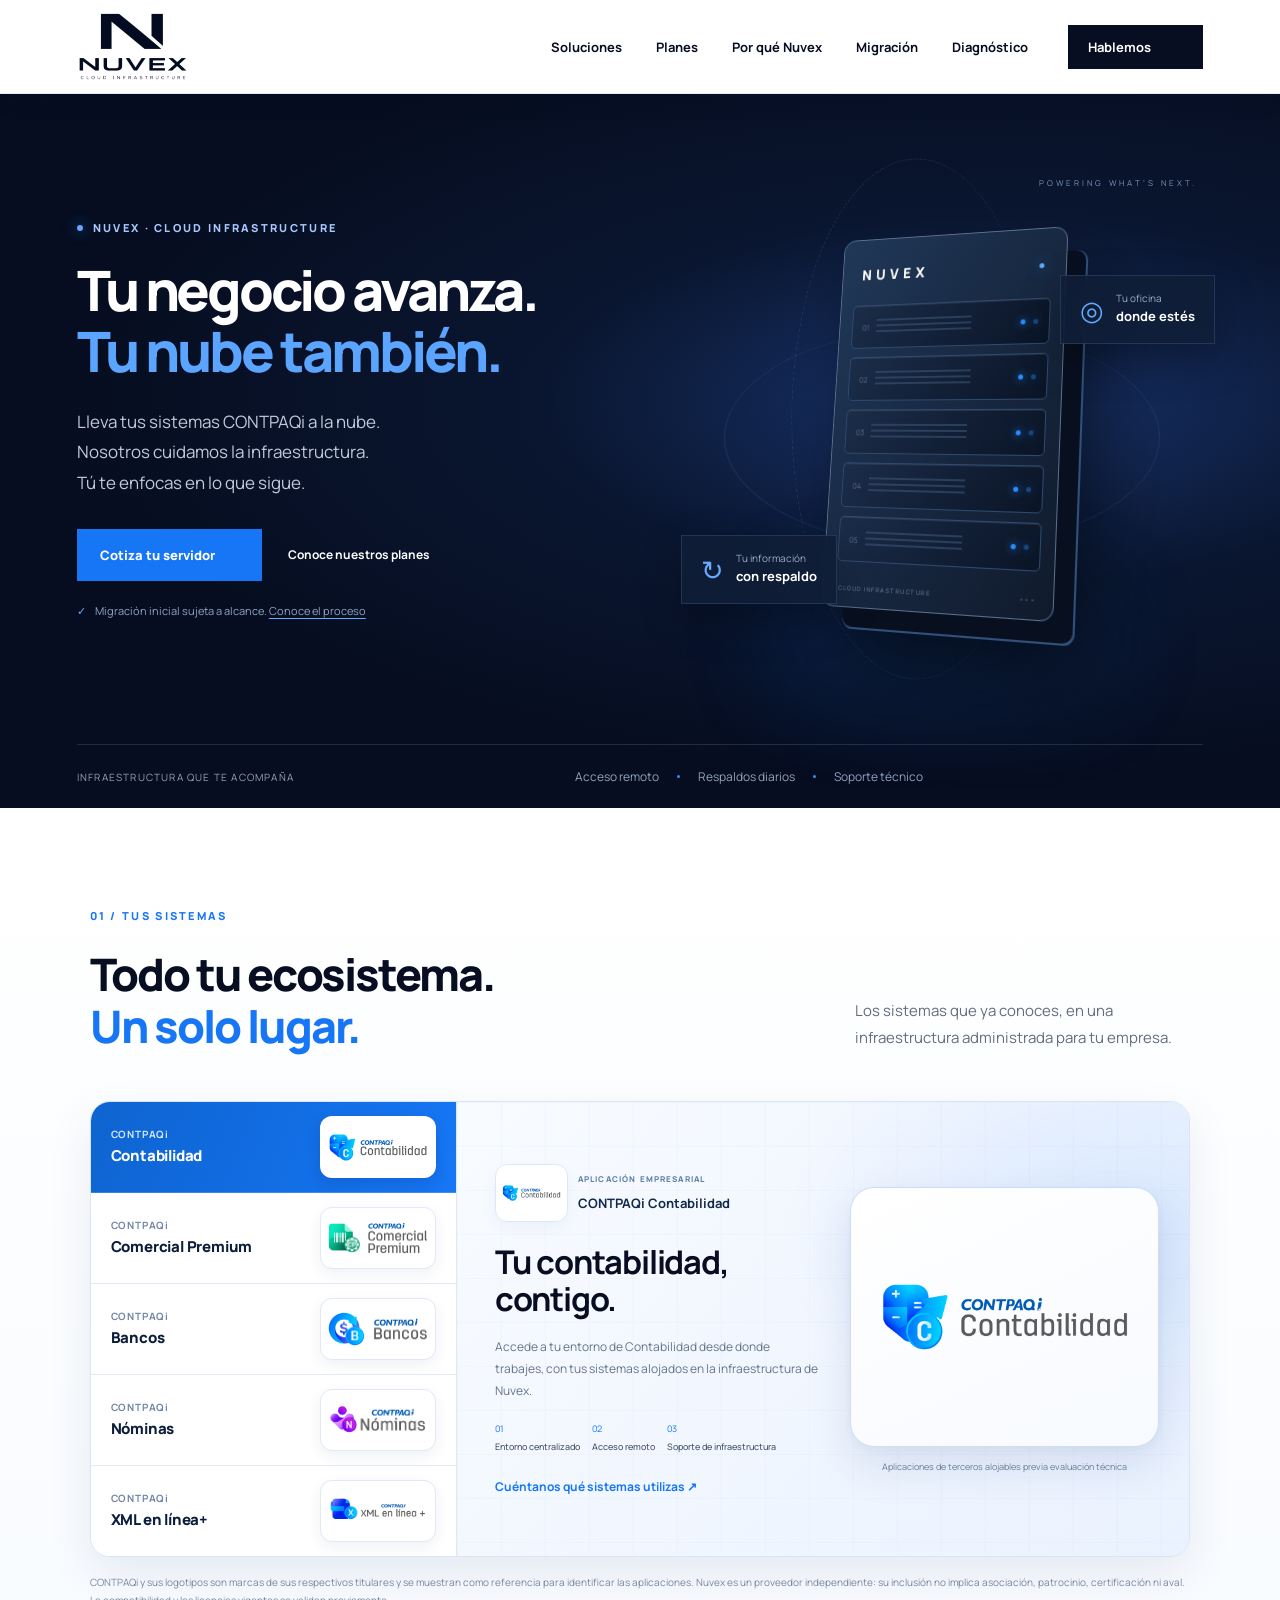
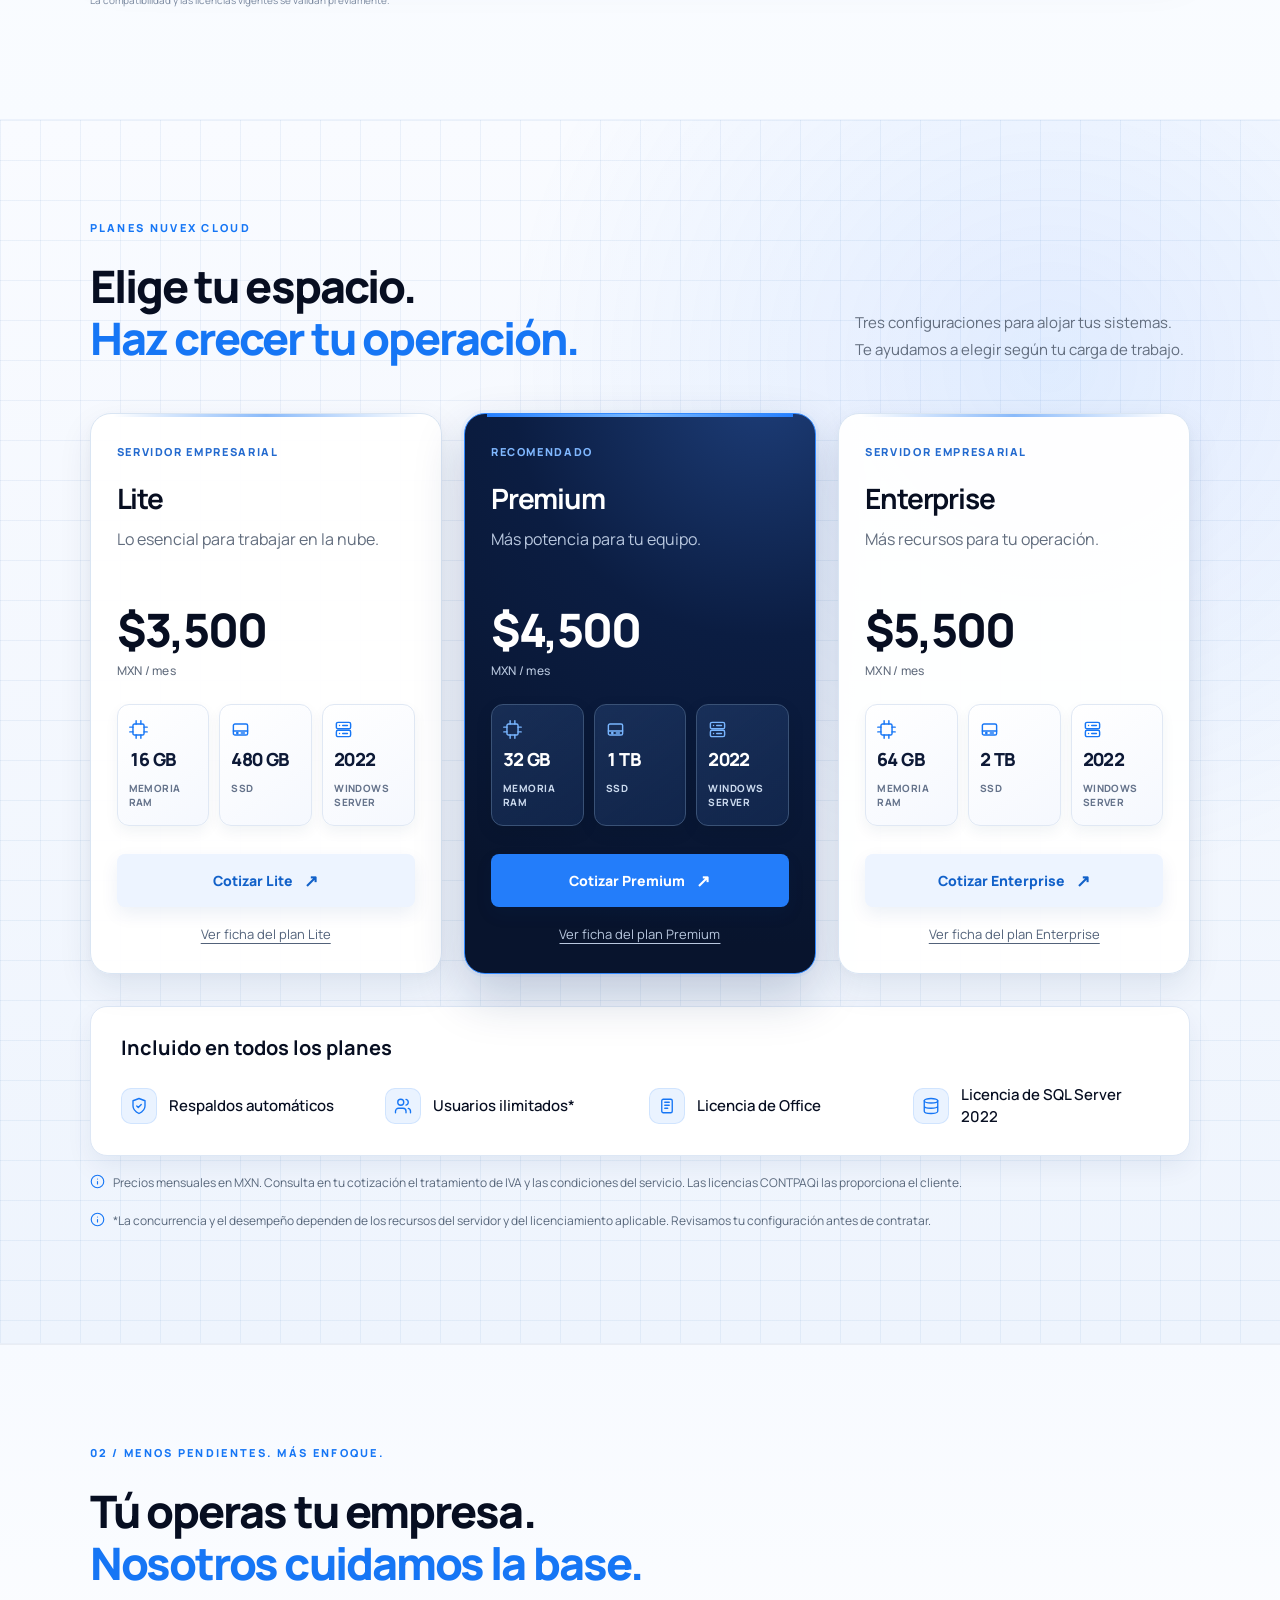
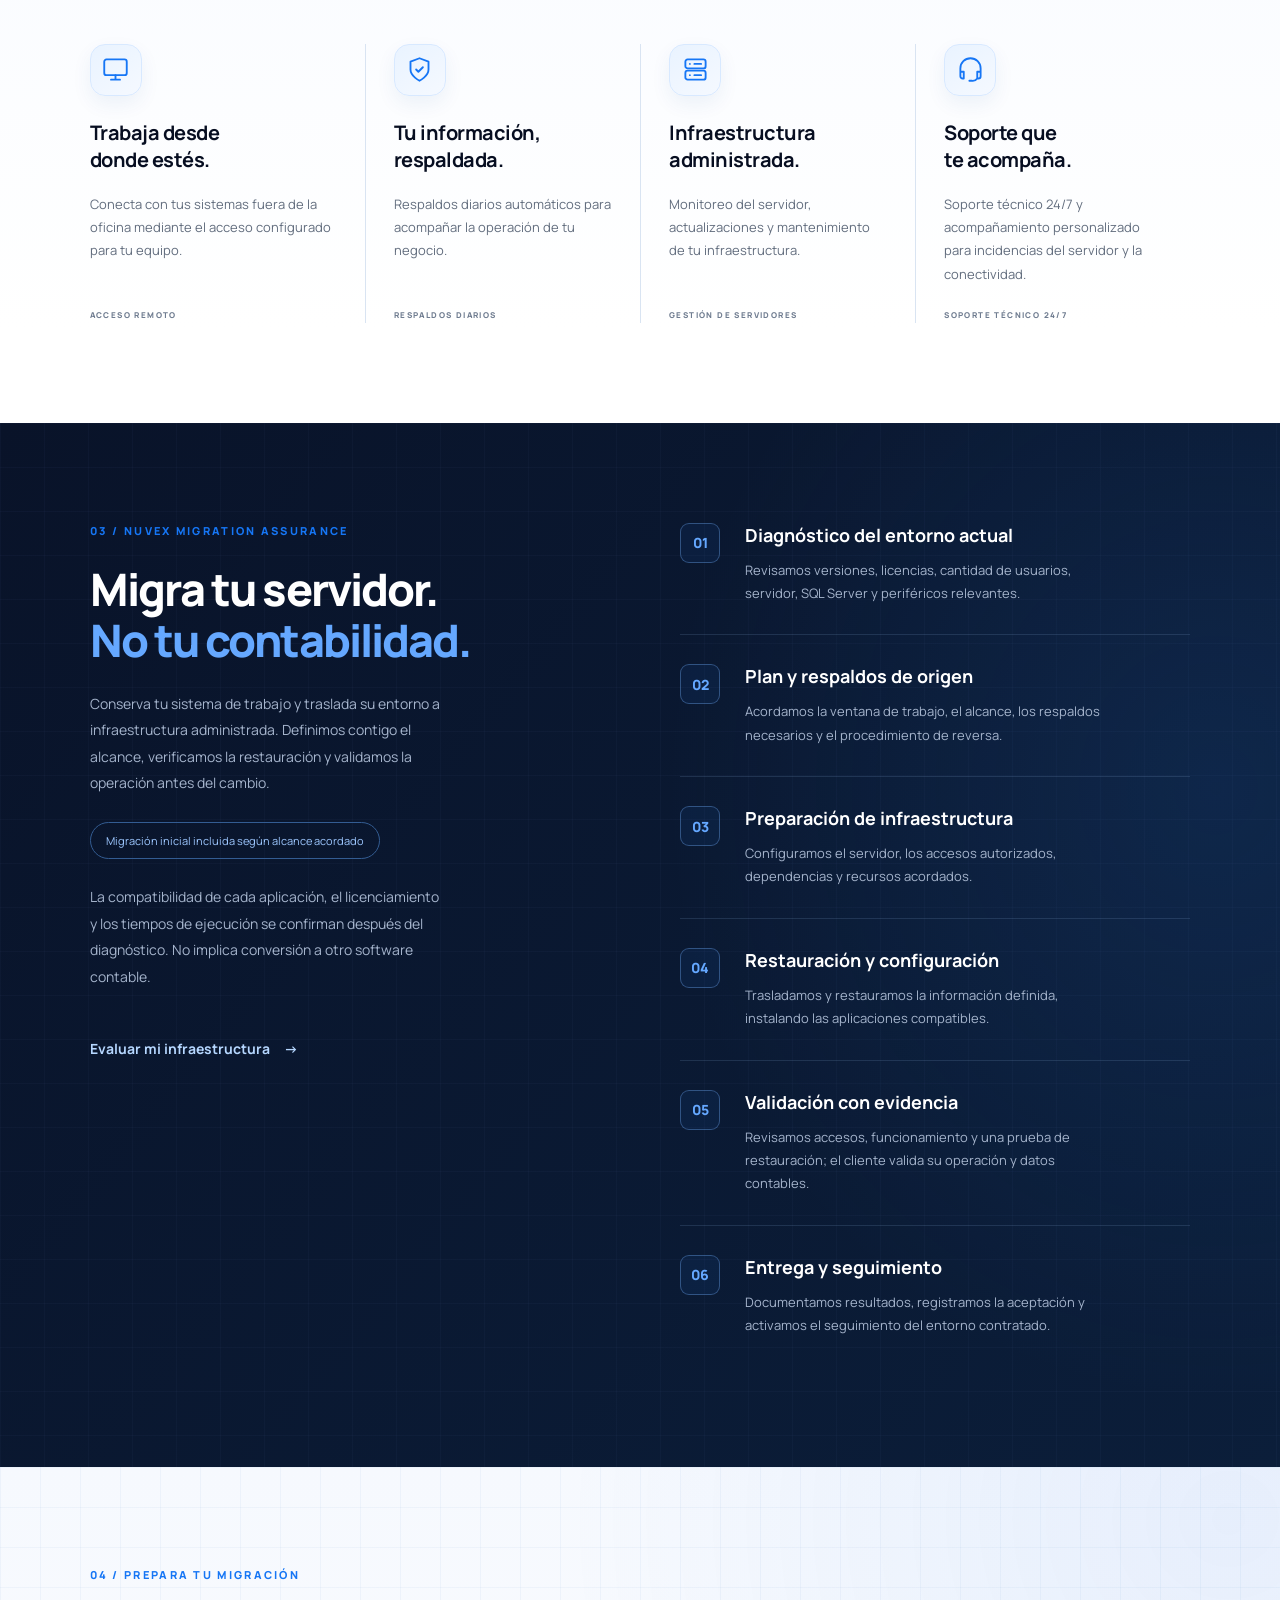
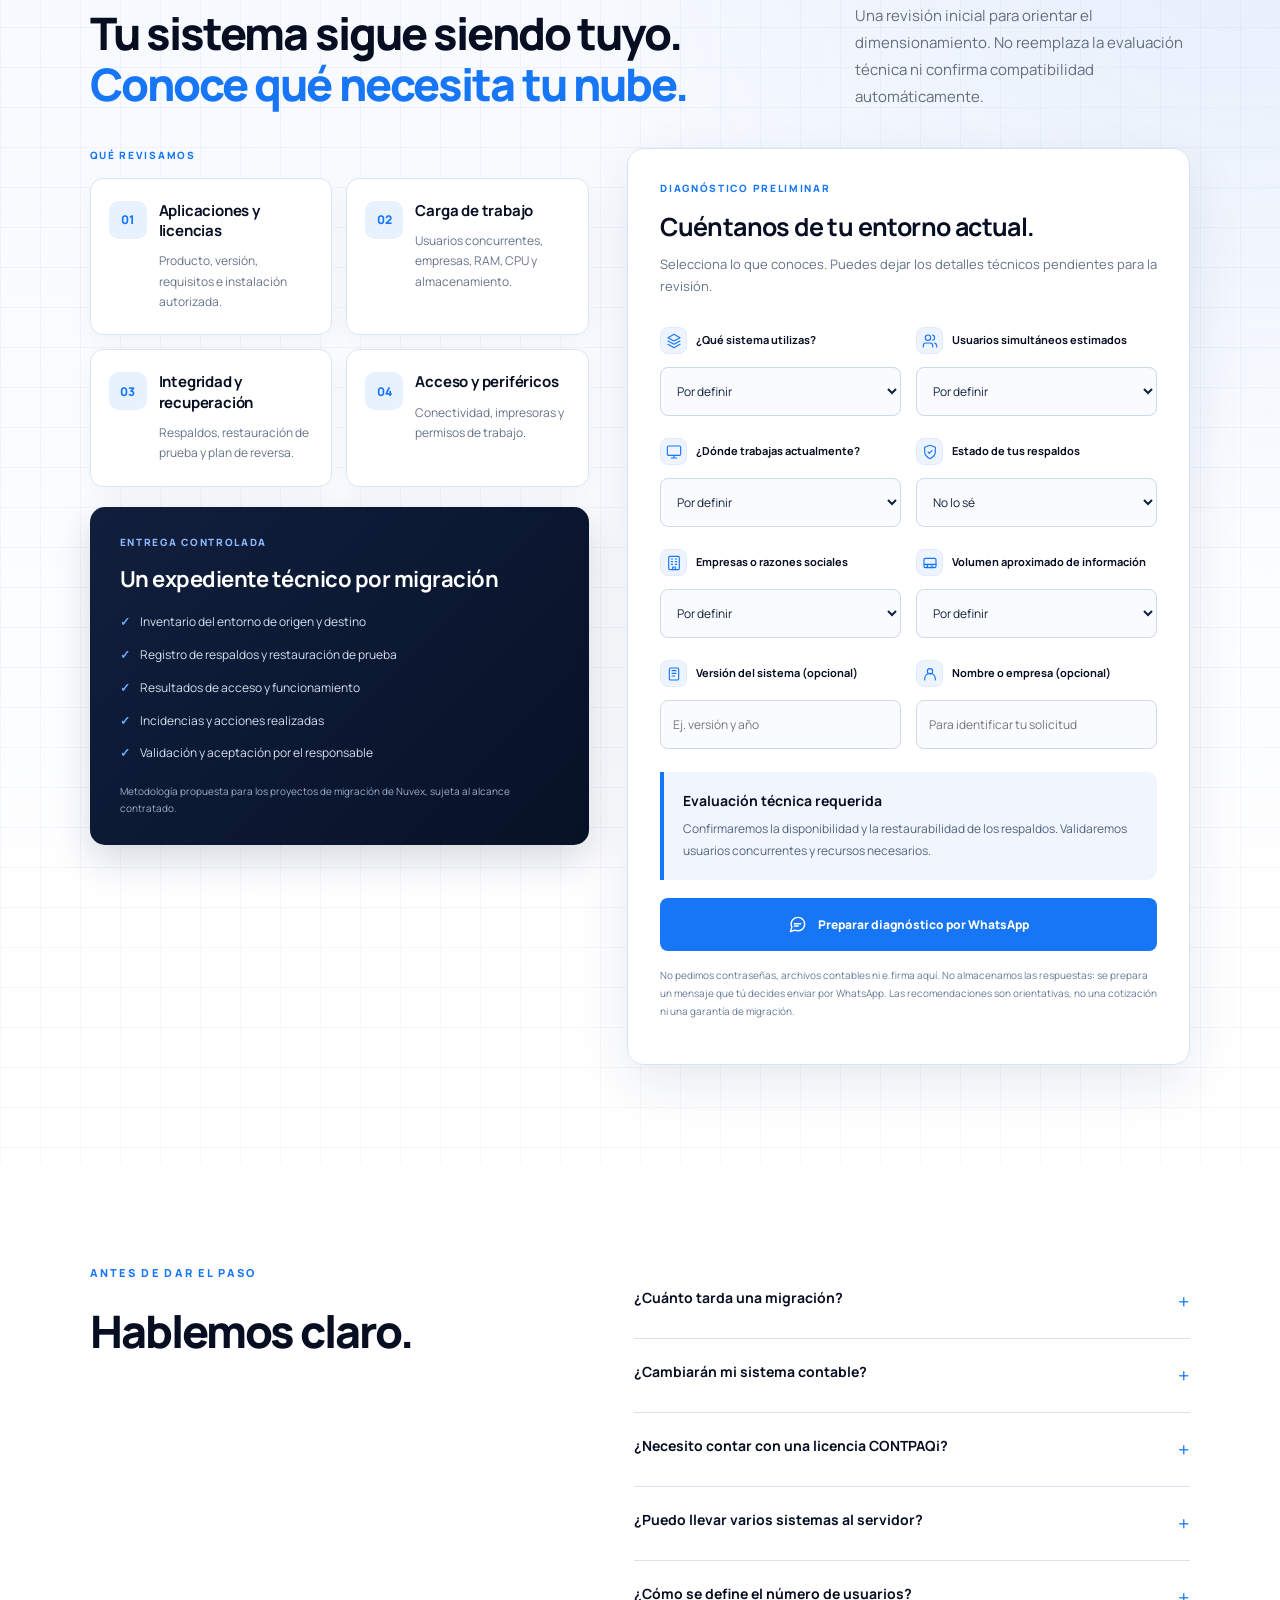
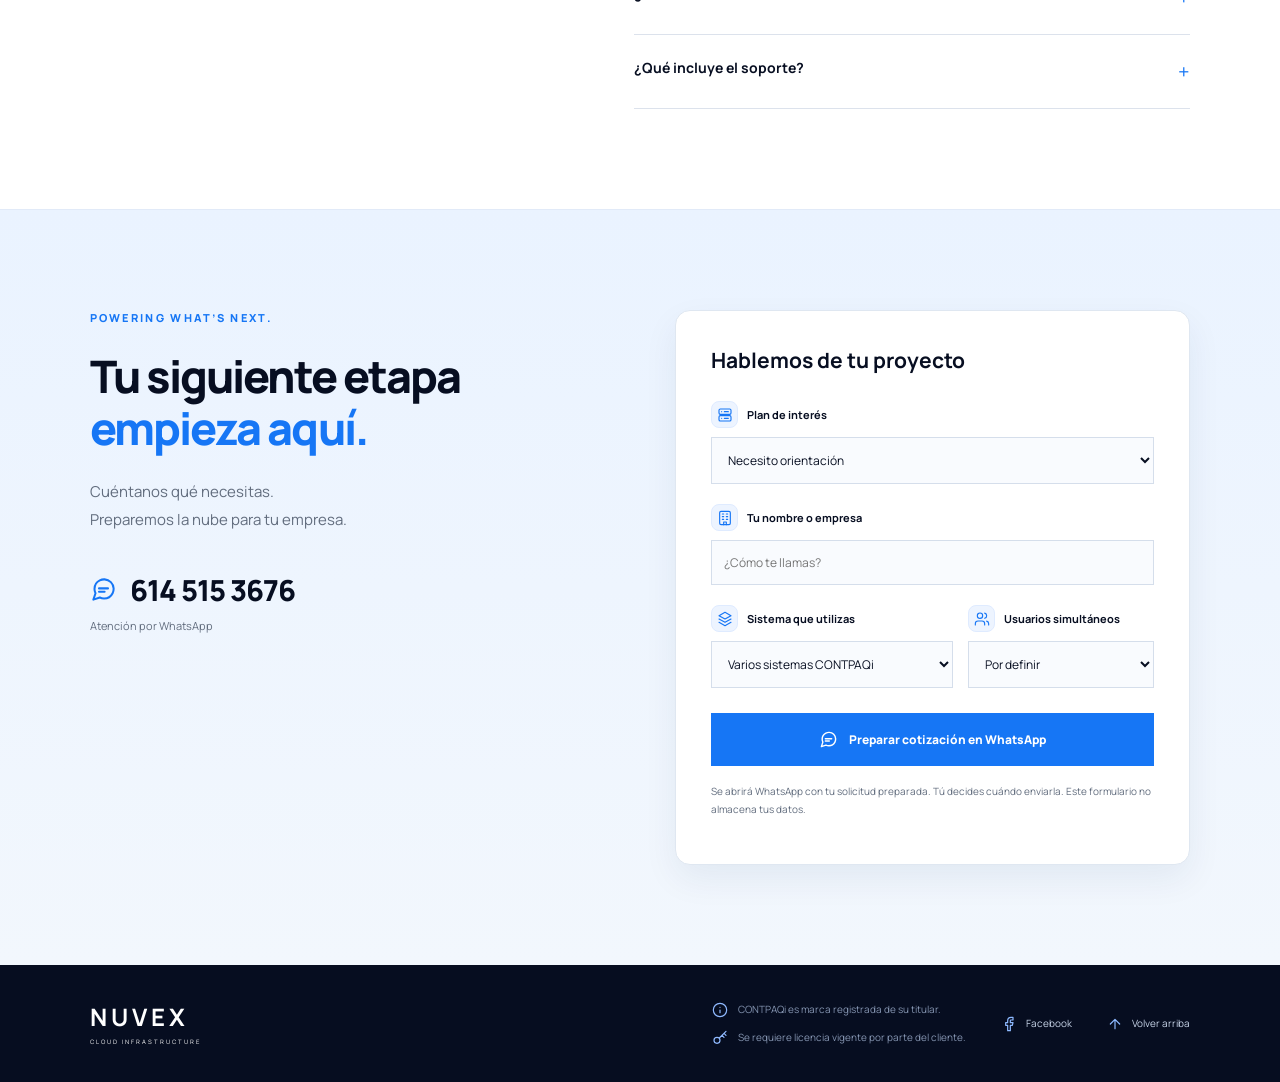
==== commit bc9239c5: "Complete horizontal logo navigation and label XML en linea+" ====
--- a/index.html
+++ b/index.html
@@ -1,4 +1,4 @@
-<!doctype html><html lang="es"><head><meta charset="utf-8"><meta name="viewport" content="width=device-width,initial-scale=1"><meta name="theme-color" content="#060d20"><link rel="icon" href="favicon.ico?v=nuvex1" sizes="any"><link rel="icon" type="image/svg+xml" href="favicon.svg?v=nuvex1"><link rel="canonical" href="https://nuvexdatacenter.com/"><meta name="description" content="Conserva tus sistemas CONTPAQi al migrar a infraestructura cloud administrada. Diagnóstico inicial, respaldos y validación. Solicita tu cotización."><title>Nuvex Cloud | Tus sistemas, en la nube</title><link rel="stylesheet" href="style.css?v=logos-horizontal-20261126"></head><body>
+<!doctype html><html lang="es"><head><meta charset="utf-8"><meta name="viewport" content="width=device-width,initial-scale=1"><meta name="theme-color" content="#060d20"><link rel="icon" href="favicon.ico?v=nuvex1" sizes="any"><link rel="icon" type="image/svg+xml" href="favicon.svg?v=nuvex1"><link rel="canonical" href="https://nuvexdatacenter.com/"><meta name="description" content="Conserva tus sistemas CONTPAQi al migrar a infraestructura cloud administrada. Diagnóstico inicial, respaldos y validación. Solicita tu cotización."><title>Nuvex Cloud | Tus sistemas, en la nube</title><link rel="stylesheet" href="style.css?v=logos-horizontal-20261126v2"></head><body>
 <svg class="nu-svg-sprite" xmlns="http://www.w3.org/2000/svg" aria-hidden="true" focusable="false" width="0" height="0"><symbol id="nu-cpu" viewBox="0 0 24 24"><rect x="5" y="5" width="14" height="14" rx="2"/><path d="M9 1v4M15 1v4M9 19v4M15 19v4M19 9h4M19 15h4M1 9h4M1 15h4"/></symbol><symbol id="nu-drive" viewBox="0 0 24 24"><rect x="3" y="5" width="18" height="14" rx="2"/><path d="M3 14h18"/><circle cx="8" cy="16.5" r=".8"/><path d="M13 16.5h4"/></symbol><symbol id="nu-server" viewBox="0 0 24 24"><rect x="3" y="3" width="18" height="8" rx="2"/><rect x="3" y="13" width="18" height="8" rx="2"/><path d="M7 7h.01M7 17h.01M11 7h6M11 17h6"/></symbol><symbol id="nu-shield" viewBox="0 0 24 24"><path d="M12 22s8-4 8-10V5l-8-3-8 3v7c0 6 8 10 8 10z"/><path d="m9 12 2 2 4-4"/></symbol><symbol id="nu-users" viewBox="0 0 24 24"><path d="M16 21v-2a4 4 0 0 0-4-4H6a4 4 0 0 0-4 4v2"/><circle cx="9" cy="7" r="4"/><path d="M22 21v-2a4 4 0 0 0-3-3.87M16 3.13a4 4 0 0 1 0 7.75"/></symbol><symbol id="nu-office" viewBox="0 0 24 24"><rect x="5" y="3" width="14" height="18" rx="2"/><path d="M9 7h6M9 11h6M9 15h4"/></symbol><symbol id="nu-database" viewBox="0 0 24 24"><ellipse cx="12" cy="5" rx="9" ry="3"/><path d="M3 5v14c0 1.66 4.03 3 9 3s9-1.34 9-3V5M3 12c0 1.66 4.03 3 9 3s9-1.34 9-3"/></symbol><symbol id="nu-building" viewBox="0 0 24 24"><rect x="4" y="2" width="16" height="20" rx="2"/><path d="M8 6h2M14 6h2M8 10h2M14 10h2M8 14h2M14 14h2M10 22v-4h4v4"/></symbol><symbol id="nu-monitor" viewBox="0 0 24 24"><rect x="2" y="3" width="20" height="14" rx="2"/><path d="M8 21h8M12 17v4"/></symbol><symbol id="nu-layers" viewBox="0 0 24 24"><path d="m12 2 9 5-9 5-9-5 9-5zM3 12l9 5 9-5M3 17l9 5 9-5"/></symbol><symbol id="nu-chat" viewBox="0 0 24 24"><path d="M21 11.5a8.38 8.38 0 0 1-.9 3.8 8.5 8.5 0 0 1-7.6 4.7 8.38 8.38 0 0 1-3.8-.9L3 21l1.9-5.7a8.38 8.38 0 0 1-.9-3.8 8.5 8.5 0 0 1 4.7-7.6 8.38 8.38 0 0 1 3.8-.9h.5a8.48 8.48 0 0 1 8 8z"/><path d="M8 11h8M8 14h5"/></symbol><symbol id="nu-info" viewBox="0 0 24 24"><circle cx="12" cy="12" r="10"/><path d="M12 16v-4M12 8h.01"/></symbol><symbol id="nu-key" viewBox="0 0 24 24"><circle cx="7.5" cy="15.5" r="4.5"/><path d="M11 12l10-10M15 8l3 3M18 5l3 3"/></symbol><symbol id="nu-facebook" viewBox="0 0 24 24"><path d="M18 2h-3a5 5 0 0 0-5 5v3H7v4h3v8h4v-8h3l1-4h-4V7a1 1 0 0 1 1-1h3z"/></symbol><symbol id="nu-arrowup" viewBox="0 0 24 24"><path d="M12 19V5M5 12l7-7 7 7"/></symbol><symbol id="nu-user" viewBox="0 0 24 24"><circle cx="12" cy="8" r="4"/><path d="M4 21v-2a8 8 0 0 1 16 0v2"/></symbol><symbol id="nu-headset" viewBox="0 0 24 24"><path d="M3 14v-3a9 9 0 0 1 18 0v3M3 14h3v6H5a2 2 0 0 1-2-2v-4zM21 14h-3v6h1a2 2 0 0 0 2-2v-4zM18 20a5 5 0 0 1-5 2h-2"/></symbol><symbol id="nu-clock" viewBox="0 0 24 24"><circle cx="12" cy="12" r="9"/><path d="M12 7v5l3 2"/></symbol><symbol id="nu-product-ledger" viewBox="0 0 24 24"><rect x="4" y="3" width="16" height="18" rx="2"/><path d="M8 3v18M11 8h6M11 12h6M11 16h4"/></symbol><symbol id="nu-product-store" viewBox="0 0 24 24"><path d="M4 9 6 4h12l2 5M4 9h16M5 12v8h14v-8M9 20v-6h6v6M4 9c0 3 3 3 4 1 .8 2.3 3.2 2.3 4 0 .8 2.3 3.2 2.3 4 0 1 2 4 2 4-1"/></symbol><symbol id="nu-product-bank" viewBox="0 0 24 24"><path d="m3 10 9-6 9 6M3 10h18M6 10v9M10 10v9M14 10v9M18 10v9M3 20h18"/></symbol><symbol id="nu-product-payroll" viewBox="0 0 24 24"><rect x="3" y="4" width="18" height="16" rx="2"/><circle cx="9" cy="10" r="2"/><path d="M5.5 16c0-2 7-2 7 0M15 9h4M15 13h4M15 17h4"/></symbol><symbol id="nu-product-xml" viewBox="0 0 24 24"><rect x="5" y="2" width="14" height="20" rx="2"/><path d="m9 7-3 3 3 3m6-6 3 3-3 3M13.5 6l-3 8"/></symbol><symbol id="nu-product-invoice" viewBox="0 0 24 24"><path d="M7 2h9l4 4v14a2 2 0 0 1-2 2H7a2 2 0 0 1-2-2V4a2 2 0 0 1 2-2z"/><path d="M16 2v5h4M9 10h7M9 14h4m-3 4 1.8 1.8L16 16"/></symbol></svg>
 <a class="skip" href="#contenido">Ir al contenido</a>
 <header><a href="/" data-home-link class="brand" aria-label="Nuvex Cloud, inicio"><img class="brand-logo" src="assets/logo.png" alt="NUVEX Cloud Infrastructure" width="1782" height="1136"></a><nav id="navigation" aria-label="Navegación principal"><a href="#soluciones">Soluciones</a><a href="#planes">Planes</a><a href="#ventajas">Por qué Nuvex</a><a href="#migracion">Migración</a><a href="#diagnostico">Diagnóstico</a></nav><a class="nav-cta" href="#contacto">Hablemos <span></span></a><button class="menu" aria-label="Abrir menú" aria-expanded="false" aria-controls="navigation">☰</button></header>
@@ -28,7 +28,7 @@
     <span class="app-brand-mark" aria-hidden="true"><svg class="official-horizontal-logo" viewBox="0 0 900 280" xmlns="http://www.w3.org/2000/svg" focusable="false" aria-hidden="true"><svg x="5" y="17" width="265" height="246" viewBox="230 20 635 590"><image href="assets/contpaqi/nominas.png" width="1097" height="1074"/></svg><svg x="285" y="35" width="597" height="210" viewBox="2 680 1095 385"><image href="assets/contpaqi/nominas.png" width="1097" height="1074"/></svg></svg></span>
   </button>
     <button type="button" role="tab" class="official-app-tab" id="tab-xml" data-system="xml" aria-controls="system-detail" aria-selected="false" tabindex="-1">
-    <span class="app-tab-copy"><small>CONTPAQi</small><strong>XML en línea</strong></span>
+    <span class="app-tab-copy"><small>CONTPAQi</small><strong>XML en línea+</strong></span>
     <span class="app-brand-mark" aria-hidden="true"><svg class="official-horizontal-logo" viewBox="0 0 900 280" xmlns="http://www.w3.org/2000/svg" focusable="false" aria-hidden="true"><svg x="5" y="28" width="265" height="223" viewBox="495 0 605 510"><image href="assets/contpaqi/xml-en-linea.png" width="1600" height="859"/></svg><svg x="285" y="76" width="600" height="128" viewBox="0 515 1600 340"><image href="assets/contpaqi/xml-en-linea.png" width="1600" height="859"/></svg></svg></span>
   </button>
     </div>
@@ -169,4 +169,4 @@
 </section>
 <section class="faq section"><div><p class="eyebrow">ANTES DE DAR EL PASO</p><h2>Hablemos claro.</h2></div><div><details><summary>¿Cuánto tarda una migración?<span>+</span></summary><p>La duración depende de la cantidad de datos, las versiones, los usuarios, las pruebas y la ventana de cambio. Confirmamos el cronograma y el plan de reversa después del diagnóstico.</p></details><details><summary>¿Cambiarán mi sistema contable?<span>+</span></summary><p>Nuestro servicio de infraestructura busca conservar tus aplicaciones actuales, sujeto a que sus versiones, licencias y dependencias sean compatibles con el entorno acordado. No incluye convertir la contabilidad a otro producto.</p></details><details><summary>¿Necesito contar con una licencia CONTPAQi?<span>+</span></summary><p>Sí. El cliente debe contar con una licencia CONTPAQi vigente. El servicio de Nuvex corresponde a la infraestructura y al alcance acordado en la cotización.</p></details><details><summary>¿Puedo llevar varios sistemas al servidor?<span>+</span></summary><p>Podemos revisar tu entorno de Comercial, Contabilidad, Bancos, Nóminas y XML para definir una configuración acorde a tus versiones y necesidades.</p></details><details><summary>¿Cómo se define el número de usuarios?<span>+</span></summary><p>Los planes se anuncian con usuarios ilimitados. Para dimensionar el servicio revisamos cuántas personas trabajarán al mismo tiempo, los recursos disponibles y las licencias aplicables; esto no implica capacidad simultánea ilimitada.</p></details><details><summary>¿Qué incluye el soporte?<span>+</span></summary><p>Incluye soporte técnico 24/7 para servidores, respaldos y conectividad, con acompañamiento personalizado. Los tiempos de respuesta, la retención de respaldos y el alcance de soporte de la aplicación se especifican en la propuesta de servicio.</p></details></div></section>
 <section class="contact section" id="contacto"><div><p class="eyebrow">POWERING WHAT’S NEXT.</p><h2>Tu siguiente etapa<br><span>empieza aquí.</span></h2><p>Cuéntanos qué necesitas.<br>Preparemos la nube para tu empresa.</p><a class="phone" href="https://wa.me/526145153676" target="_blank" rel="noopener noreferrer"><svg class="nu-icon" viewBox="0 0 24 24" aria-hidden="true" focusable="false"><use href="#nu-chat"></use></svg><span>614 515 3676</span></a><small>Atención por WhatsApp</small></div><form id="quote-form"><h3>Hablemos de tu proyecto</h3><label for="plan" class="icon-label"><span class="field-icon"><svg class="nu-icon" viewBox="0 0 24 24" aria-hidden="true" focusable="false"><use href="#nu-server"></use></svg></span><span>Plan de interés</span></label><select id="plan" name="plan"><option>Necesito orientación</option><option>Lite</option><option>Premium</option><option>Enterprise</option></select><label class="name-label icon-label" for="name"><span class="field-icon"><svg class="nu-icon" viewBox="0 0 24 24" aria-hidden="true" focusable="false"><use href="#nu-building"></use></svg></span><span>Tu nombre o empresa</span></label><input id="name" name="name" placeholder="¿Cómo te llamas?" maxlength="100" required autocomplete="organization"><div class="form-row"><div><label for="product" class="icon-label"><span class="field-icon"><svg class="nu-icon" viewBox="0 0 24 24" aria-hidden="true" focusable="false"><use href="#nu-layers"></use></svg></span><span>Sistema que utilizas</span></label><select id="product" name="product"><option>Varios sistemas CONTPAQi</option><option>Contabilidad</option><option>Comercial</option><option>Bancos</option><option>Nóminas</option><option>XML</option><option>Otro / Necesito orientación</option></select></div><div><label for="users" class="icon-label"><span class="field-icon"><svg class="nu-icon" viewBox="0 0 24 24" aria-hidden="true" focusable="false"><use href="#nu-users"></use></svg></span><span>Usuarios simultáneos</span></label><select id="users" name="users"><option>Por definir</option><option>1–5</option><option>6–15</option><option>16–30</option><option>Más de 30</option></select></div></div><button class="button primary icon-submit" type="submit"><svg class="nu-icon" viewBox="0 0 24 24" aria-hidden="true" focusable="false"><use href="#nu-chat"></use></svg><span>Preparar cotización en WhatsApp</span></button><p class="form-note">Se abrirá WhatsApp con tu solicitud preparada. Tú decides cuándo enviarla. Este formulario no almacena tus datos.</p><p id="form-status" role="status"></p></form></section></main>
-<footer><div class="footer-brand"><strong>NUVEX</strong><span>CLOUD INFRASTRUCTURE</span></div><p class="footer-legal"><span class="legal-line"><svg class="nu-icon" viewBox="0 0 24 24" aria-hidden="true" focusable="false"><use href="#nu-info"></use></svg><span>CONTPAQi es marca registrada de su titular.</span></span><span class="legal-line"><svg class="nu-icon" viewBox="0 0 24 24" aria-hidden="true" focusable="false"><use href="#nu-key"></use></svg><span>Se requiere licencia vigente por parte del cliente.</span></span></p><a class="footer-action" href="https://www.facebook.com/profile.php?id=61596310954268" target="_blank" rel="noopener noreferrer"><svg class="nu-icon" viewBox="0 0 24 24" aria-hidden="true" focusable="false"><use href="#nu-facebook"></use></svg><span>Facebook</span></a><a class="footer-action" href="/" data-home-link><svg class="nu-icon" viewBox="0 0 24 24" aria-hidden="true" focusable="false"><use href="#nu-arrowup"></use></svg><span>Volver arriba</span></a></footer><script src="app.js?v=logos-horizontal-20261126"></script></body></html>
+<footer><div class="footer-brand"><strong>NUVEX</strong><span>CLOUD INFRASTRUCTURE</span></div><p class="footer-legal"><span class="legal-line"><svg class="nu-icon" viewBox="0 0 24 24" aria-hidden="true" focusable="false"><use href="#nu-info"></use></svg><span>CONTPAQi es marca registrada de su titular.</span></span><span class="legal-line"><svg class="nu-icon" viewBox="0 0 24 24" aria-hidden="true" focusable="false"><use href="#nu-key"></use></svg><span>Se requiere licencia vigente por parte del cliente.</span></span></p><a class="footer-action" href="https://www.facebook.com/profile.php?id=61596310954268" target="_blank" rel="noopener noreferrer"><svg class="nu-icon" viewBox="0 0 24 24" aria-hidden="true" focusable="false"><use href="#nu-facebook"></use></svg><span>Facebook</span></a><a class="footer-action" href="/" data-home-link><svg class="nu-icon" viewBox="0 0 24 24" aria-hidden="true" focusable="false"><use href="#nu-arrowup"></use></svg><span>Volver arriba</span></a></footer><script src="app.js?v=logos-horizontal-20261126v2"></script></body></html>
--- a/style.css
+++ b/style.css
@@ -735,3 +735,45 @@
   .plan-spec .spec-head strong{font-size:16px}
   .plan-spec > span{font-size:8.5px}
 }
+
+
+/* NUVEX HORIZONTAL LOGO VIEWBOX V1 — official marks in matched horizontal proportions */
+.official-app-tabs .app-brand-mark .official-horizontal-logo,
+.system-active-brand .official-horizontal-logo,
+.official-logo-frame .official-horizontal-logo{
+  display:block;
+  width:100%;
+  height:auto;
+  max-height:100%;
+  aspect-ratio:900 / 280;
+  flex:0 1 auto;
+  overflow:visible;
+}
+.official-app-tabs .app-brand-mark .official-horizontal-logo{
+  max-width:100%;
+  object-fit:contain;
+}
+.system-active-brand .official-horizontal-logo{
+  max-width:100%;
+}
+.official-logo-frame .official-horizontal-logo{
+  width:100%;
+  max-width:580px;
+  max-height:245px;
+  margin:auto;
+  filter:none;
+  animation:official-logo-in .25s ease both;
+}
+.official-app-tabs .official-app-tab[data-system=nominas] .app-brand-mark,
+.official-app-tabs .official-app-tab[data-system=xml] .app-brand-mark{
+  background:#fff;
+  overflow:hidden;
+}
+@media(max-width:600px){
+  .official-logo-frame .official-horizontal-logo{
+    max-height:155px;
+  }
+}
+@media(prefers-reduced-motion:reduce){
+  .official-logo-frame .official-horizontal-logo{animation:none}
+}
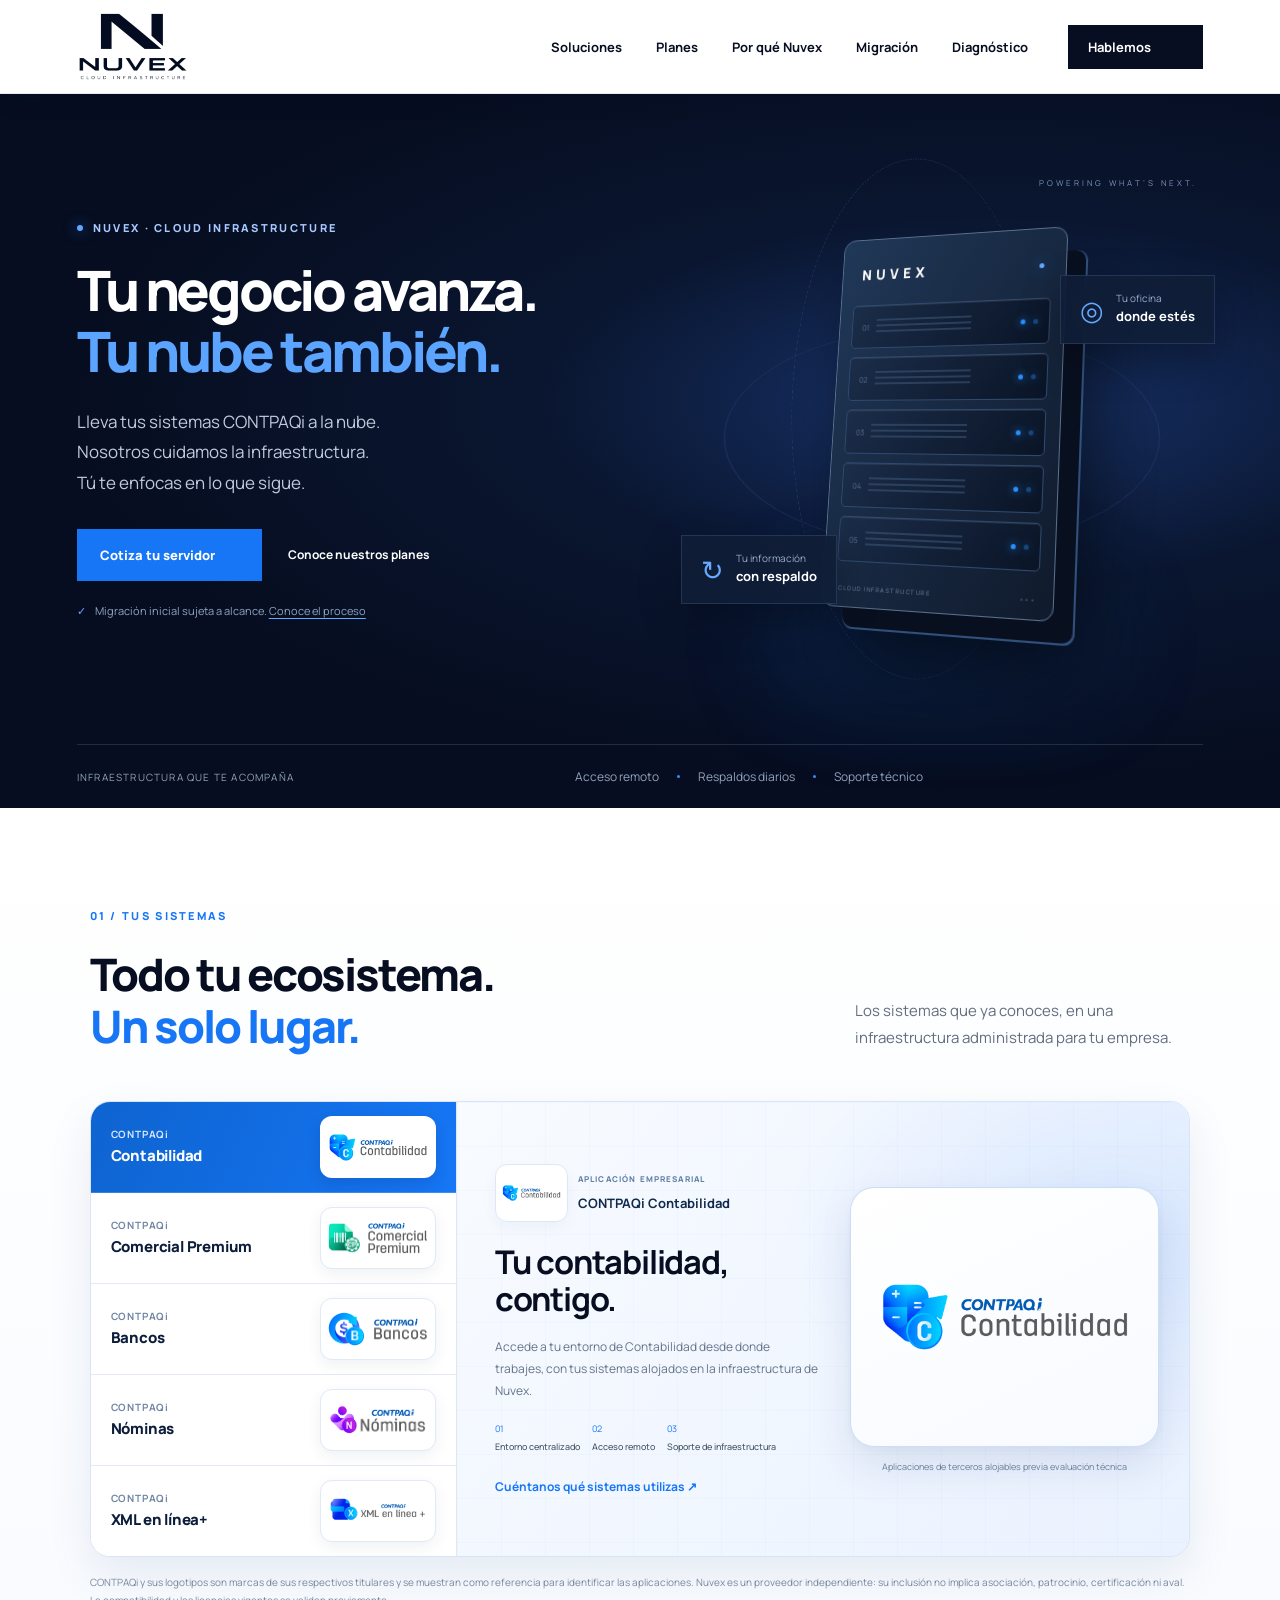
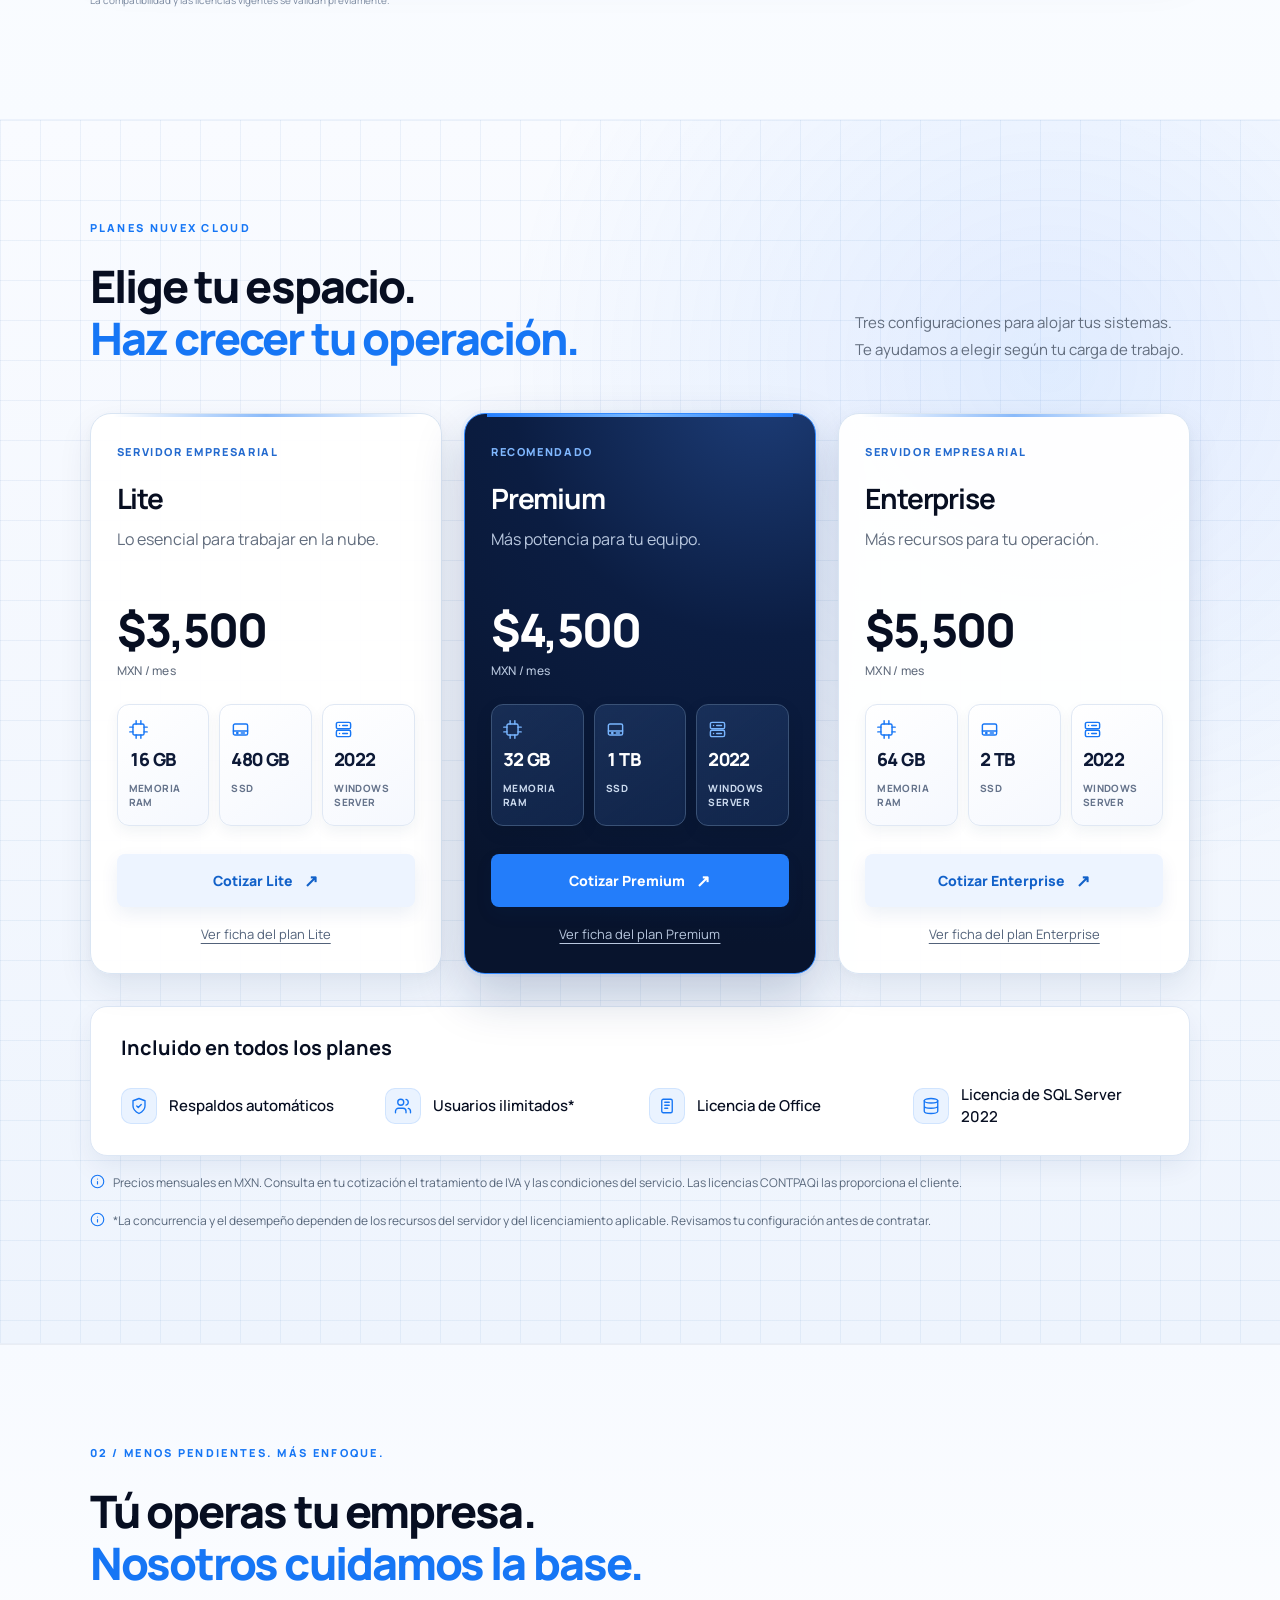
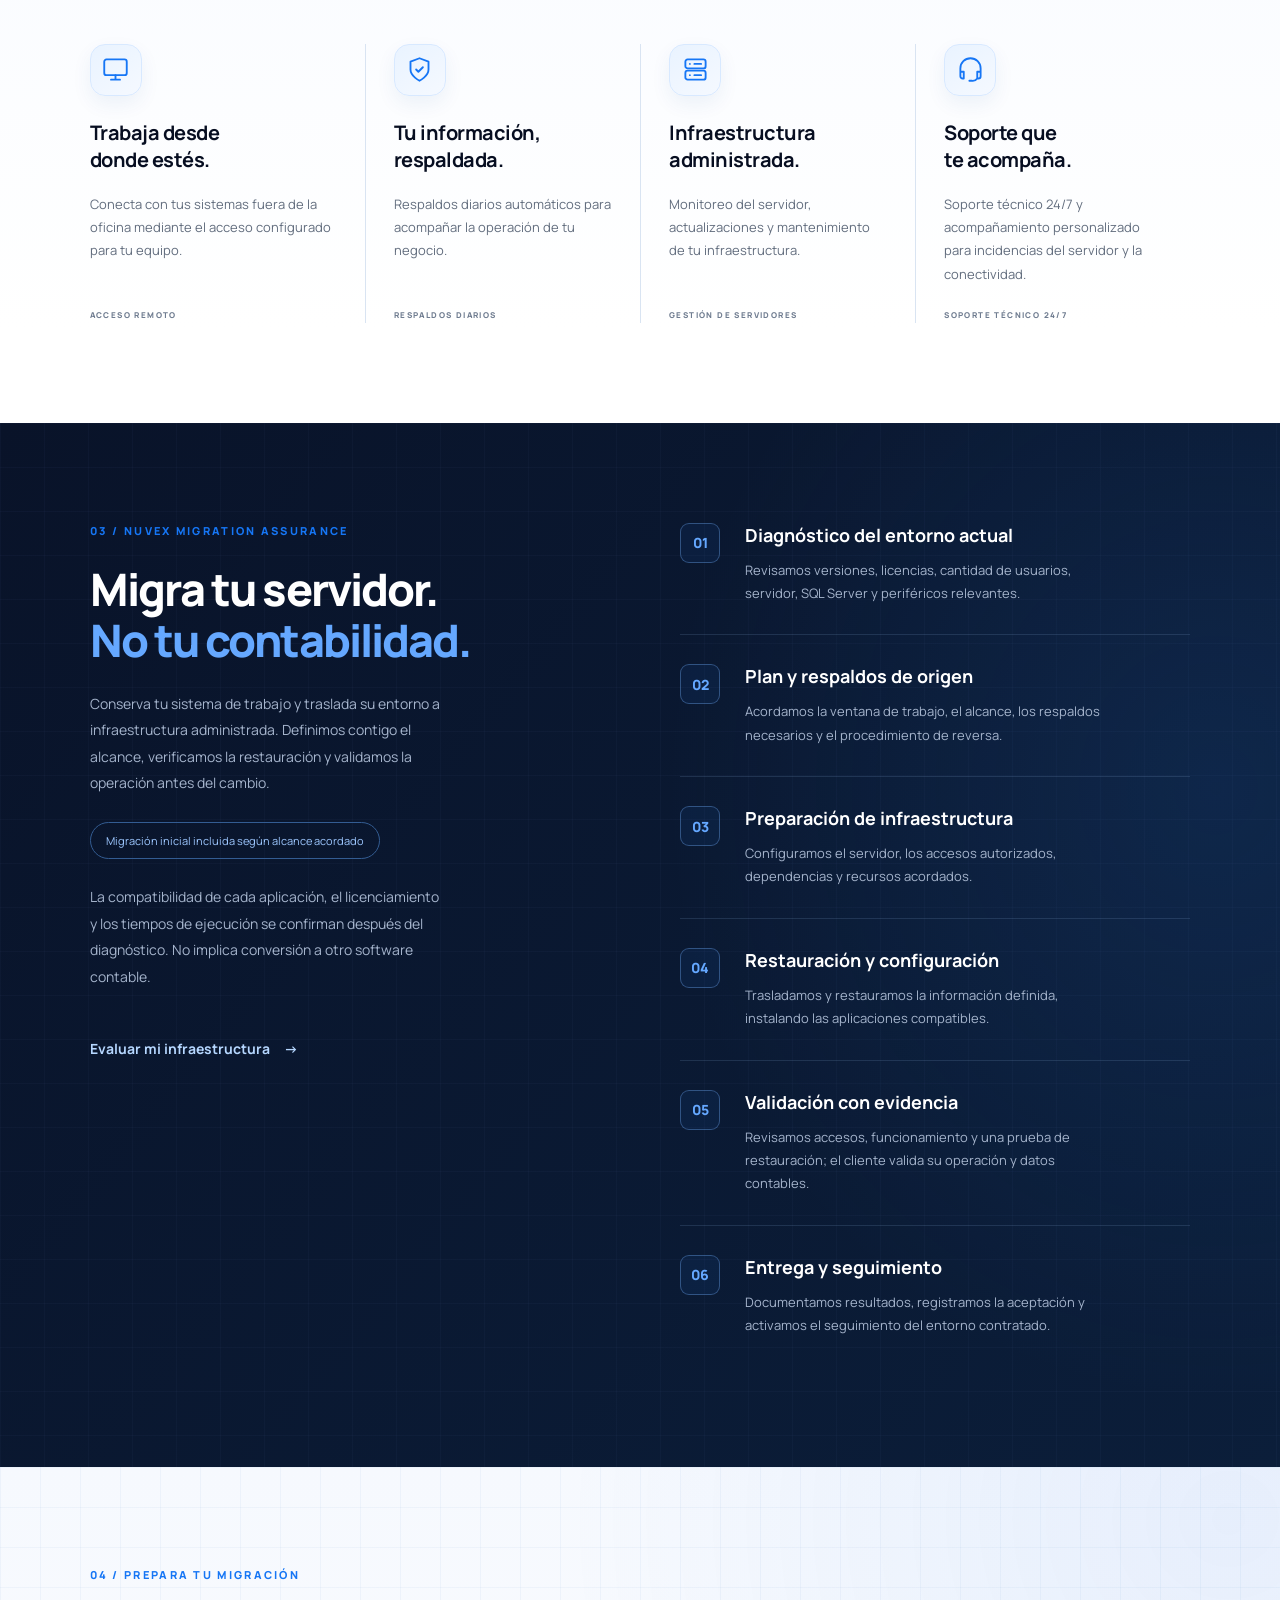
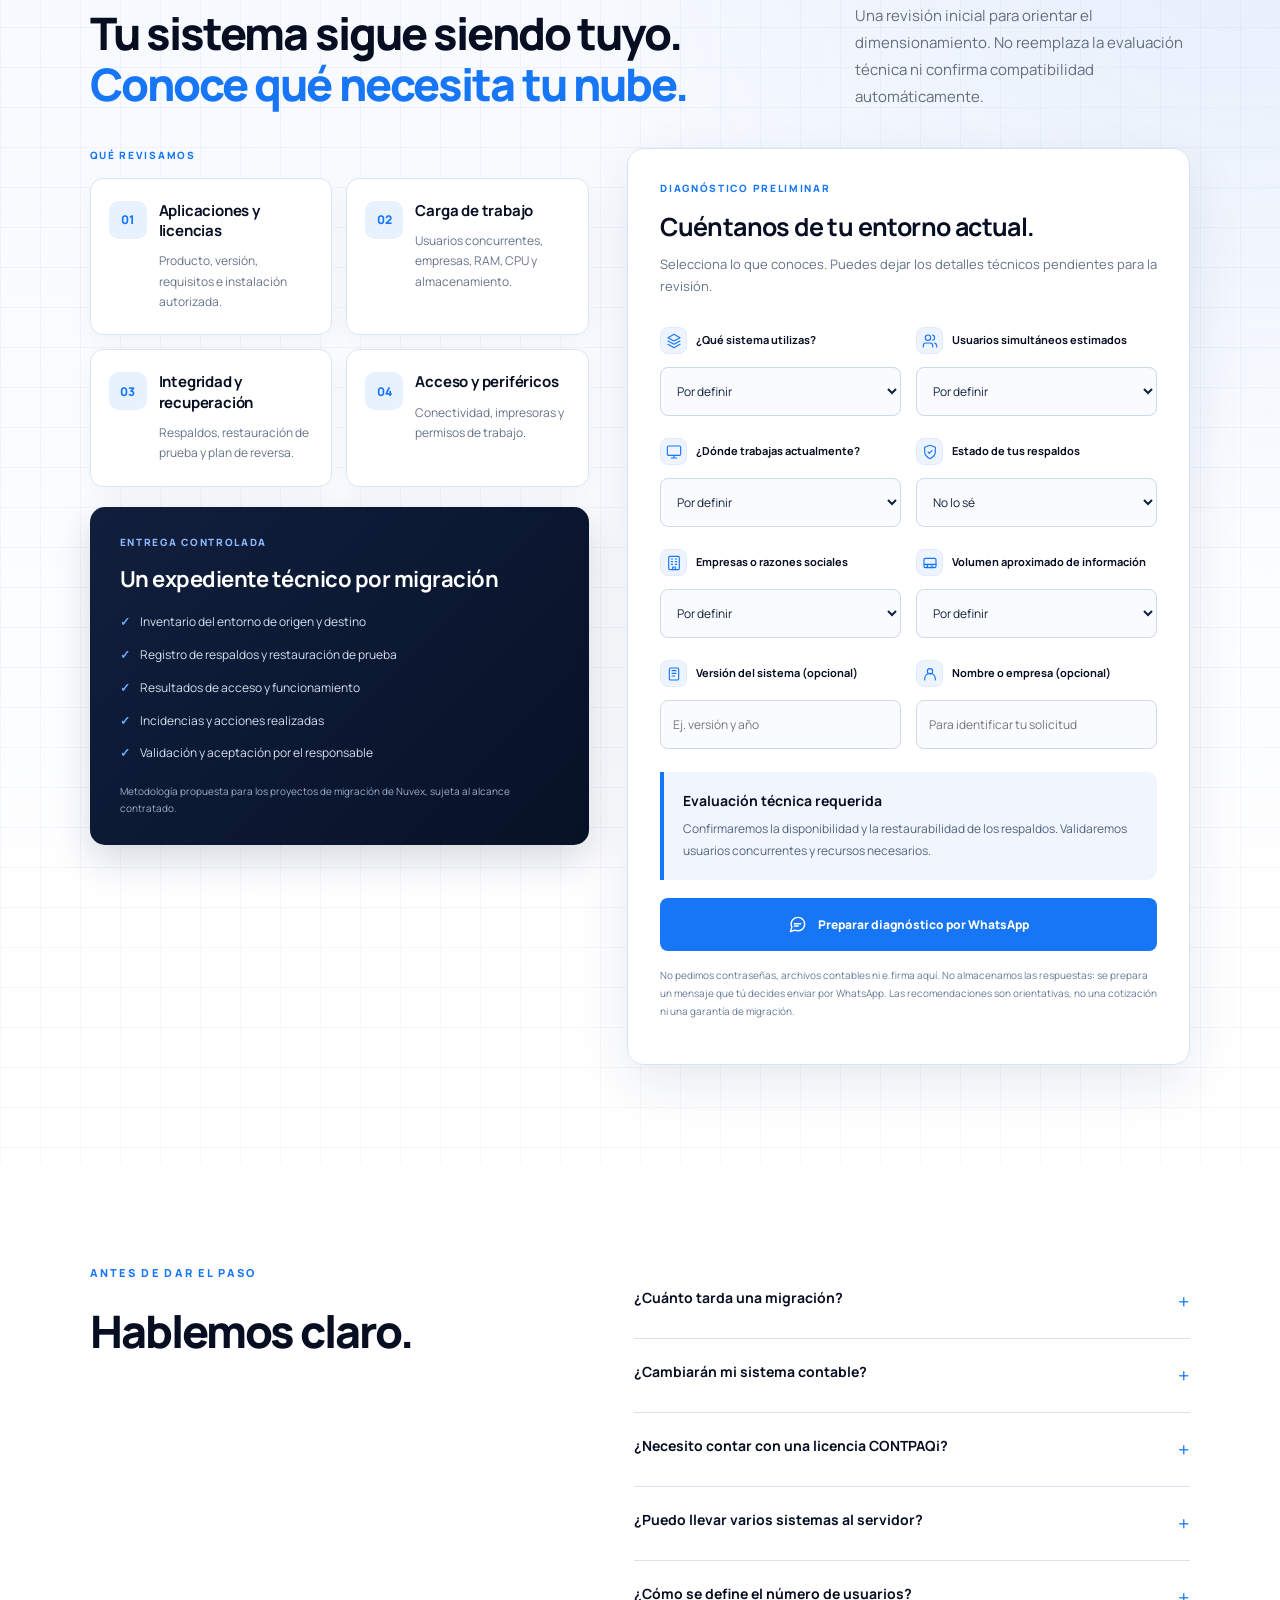
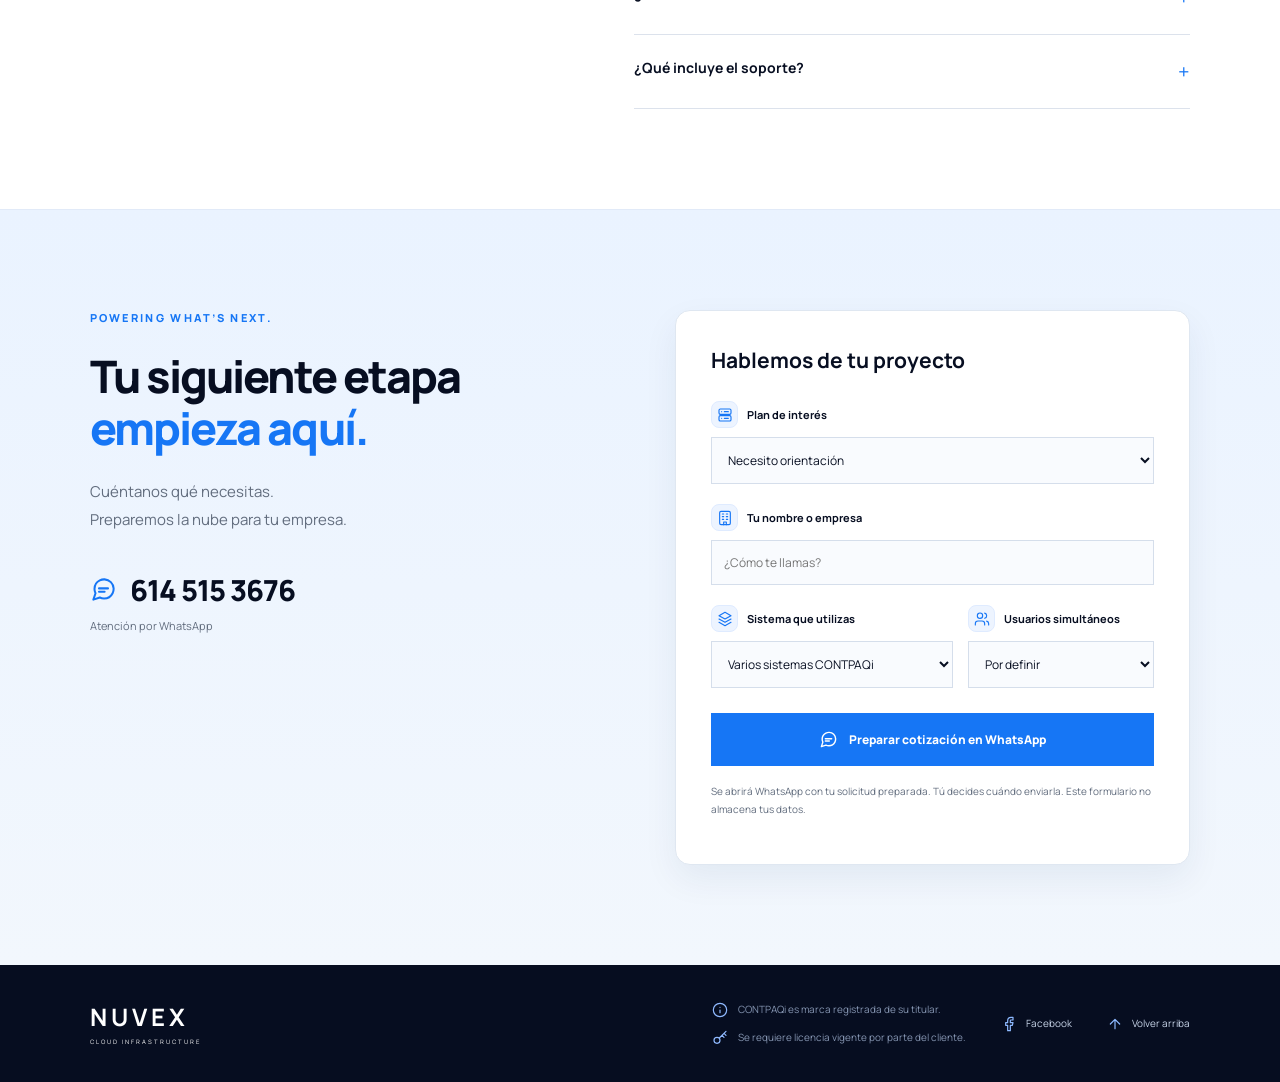
==== commit 08be7384: "Fix all CONTPAQi thumbnails to use bounded image elements; restore normal DOM sizing" ====
--- a/index.html
+++ b/index.html
@@ -1,4 +1,4 @@
-<!doctype html><html lang="es"><head><meta charset="utf-8"><meta name="viewport" content="width=device-width,initial-scale=1"><meta name="theme-color" content="#060d20"><link rel="icon" href="favicon.ico?v=nuvex1" sizes="any"><link rel="icon" type="image/svg+xml" href="favicon.svg?v=nuvex1"><link rel="canonical" href="https://nuvexdatacenter.com/"><meta name="description" content="Conserva tus sistemas CONTPAQi al migrar a infraestructura cloud administrada. Diagnóstico inicial, respaldos y validación. Solicita tu cotización."><title>Nuvex Cloud | Tus sistemas, en la nube</title><link rel="stylesheet" href="style.css?v=logos-horizontal-20261126v2"></head><body>
+<!doctype html><html lang="es"><head><meta charset="utf-8"><meta name="viewport" content="width=device-width,initial-scale=1"><meta name="theme-color" content="#060d20"><link rel="icon" href="favicon.ico?v=nuvex1" sizes="any"><link rel="icon" type="image/svg+xml" href="favicon.svg?v=nuvex1"><link rel="canonical" href="https://nuvexdatacenter.com/"><meta name="description" content="Conserva tus sistemas CONTPAQi al migrar a infraestructura cloud administrada. Diagnóstico inicial, respaldos y validación. Solicita tu cotización."><title>Nuvex Cloud | Tus sistemas, en la nube</title><link rel="stylesheet" href="style.css?v=contained-logos-20261126v3"></head><body>
 <svg class="nu-svg-sprite" xmlns="http://www.w3.org/2000/svg" aria-hidden="true" focusable="false" width="0" height="0"><symbol id="nu-cpu" viewBox="0 0 24 24"><rect x="5" y="5" width="14" height="14" rx="2"/><path d="M9 1v4M15 1v4M9 19v4M15 19v4M19 9h4M19 15h4M1 9h4M1 15h4"/></symbol><symbol id="nu-drive" viewBox="0 0 24 24"><rect x="3" y="5" width="18" height="14" rx="2"/><path d="M3 14h18"/><circle cx="8" cy="16.5" r=".8"/><path d="M13 16.5h4"/></symbol><symbol id="nu-server" viewBox="0 0 24 24"><rect x="3" y="3" width="18" height="8" rx="2"/><rect x="3" y="13" width="18" height="8" rx="2"/><path d="M7 7h.01M7 17h.01M11 7h6M11 17h6"/></symbol><symbol id="nu-shield" viewBox="0 0 24 24"><path d="M12 22s8-4 8-10V5l-8-3-8 3v7c0 6 8 10 8 10z"/><path d="m9 12 2 2 4-4"/></symbol><symbol id="nu-users" viewBox="0 0 24 24"><path d="M16 21v-2a4 4 0 0 0-4-4H6a4 4 0 0 0-4 4v2"/><circle cx="9" cy="7" r="4"/><path d="M22 21v-2a4 4 0 0 0-3-3.87M16 3.13a4 4 0 0 1 0 7.75"/></symbol><symbol id="nu-office" viewBox="0 0 24 24"><rect x="5" y="3" width="14" height="18" rx="2"/><path d="M9 7h6M9 11h6M9 15h4"/></symbol><symbol id="nu-database" viewBox="0 0 24 24"><ellipse cx="12" cy="5" rx="9" ry="3"/><path d="M3 5v14c0 1.66 4.03 3 9 3s9-1.34 9-3V5M3 12c0 1.66 4.03 3 9 3s9-1.34 9-3"/></symbol><symbol id="nu-building" viewBox="0 0 24 24"><rect x="4" y="2" width="16" height="20" rx="2"/><path d="M8 6h2M14 6h2M8 10h2M14 10h2M8 14h2M14 14h2M10 22v-4h4v4"/></symbol><symbol id="nu-monitor" viewBox="0 0 24 24"><rect x="2" y="3" width="20" height="14" rx="2"/><path d="M8 21h8M12 17v4"/></symbol><symbol id="nu-layers" viewBox="0 0 24 24"><path d="m12 2 9 5-9 5-9-5 9-5zM3 12l9 5 9-5M3 17l9 5 9-5"/></symbol><symbol id="nu-chat" viewBox="0 0 24 24"><path d="M21 11.5a8.38 8.38 0 0 1-.9 3.8 8.5 8.5 0 0 1-7.6 4.7 8.38 8.38 0 0 1-3.8-.9L3 21l1.9-5.7a8.38 8.38 0 0 1-.9-3.8 8.5 8.5 0 0 1 4.7-7.6 8.38 8.38 0 0 1 3.8-.9h.5a8.48 8.48 0 0 1 8 8z"/><path d="M8 11h8M8 14h5"/></symbol><symbol id="nu-info" viewBox="0 0 24 24"><circle cx="12" cy="12" r="10"/><path d="M12 16v-4M12 8h.01"/></symbol><symbol id="nu-key" viewBox="0 0 24 24"><circle cx="7.5" cy="15.5" r="4.5"/><path d="M11 12l10-10M15 8l3 3M18 5l3 3"/></symbol><symbol id="nu-facebook" viewBox="0 0 24 24"><path d="M18 2h-3a5 5 0 0 0-5 5v3H7v4h3v8h4v-8h3l1-4h-4V7a1 1 0 0 1 1-1h3z"/></symbol><symbol id="nu-arrowup" viewBox="0 0 24 24"><path d="M12 19V5M5 12l7-7 7 7"/></symbol><symbol id="nu-user" viewBox="0 0 24 24"><circle cx="12" cy="8" r="4"/><path d="M4 21v-2a8 8 0 0 1 16 0v2"/></symbol><symbol id="nu-headset" viewBox="0 0 24 24"><path d="M3 14v-3a9 9 0 0 1 18 0v3M3 14h3v6H5a2 2 0 0 1-2-2v-4zM21 14h-3v6h1a2 2 0 0 0 2-2v-4zM18 20a5 5 0 0 1-5 2h-2"/></symbol><symbol id="nu-clock" viewBox="0 0 24 24"><circle cx="12" cy="12" r="9"/><path d="M12 7v5l3 2"/></symbol><symbol id="nu-product-ledger" viewBox="0 0 24 24"><rect x="4" y="3" width="16" height="18" rx="2"/><path d="M8 3v18M11 8h6M11 12h6M11 16h4"/></symbol><symbol id="nu-product-store" viewBox="0 0 24 24"><path d="M4 9 6 4h12l2 5M4 9h16M5 12v8h14v-8M9 20v-6h6v6M4 9c0 3 3 3 4 1 .8 2.3 3.2 2.3 4 0 .8 2.3 3.2 2.3 4 0 1 2 4 2 4-1"/></symbol><symbol id="nu-product-bank" viewBox="0 0 24 24"><path d="m3 10 9-6 9 6M3 10h18M6 10v9M10 10v9M14 10v9M18 10v9M3 20h18"/></symbol><symbol id="nu-product-payroll" viewBox="0 0 24 24"><rect x="3" y="4" width="18" height="16" rx="2"/><circle cx="9" cy="10" r="2"/><path d="M5.5 16c0-2 7-2 7 0M15 9h4M15 13h4M15 17h4"/></symbol><symbol id="nu-product-xml" viewBox="0 0 24 24"><rect x="5" y="2" width="14" height="20" rx="2"/><path d="m9 7-3 3 3 3m6-6 3 3-3 3M13.5 6l-3 8"/></symbol><symbol id="nu-product-invoice" viewBox="0 0 24 24"><path d="M7 2h9l4 4v14a2 2 0 0 1-2 2H7a2 2 0 0 1-2-2V4a2 2 0 0 1 2-2z"/><path d="M16 2v5h4M9 10h7M9 14h4m-3 4 1.8 1.8L16 16"/></symbol></svg>
 <a class="skip" href="#contenido">Ir al contenido</a>
 <header><a href="/" data-home-link class="brand" aria-label="Nuvex Cloud, inicio"><img class="brand-logo" src="assets/logo.png" alt="NUVEX Cloud Infrastructure" width="1782" height="1136"></a><nav id="navigation" aria-label="Navegación principal"><a href="#soluciones">Soluciones</a><a href="#planes">Planes</a><a href="#ventajas">Por qué Nuvex</a><a href="#migracion">Migración</a><a href="#diagnostico">Diagnóstico</a></nav><a class="nav-cta" href="#contacto">Hablemos <span></span></a><button class="menu" aria-label="Abrir menú" aria-expanded="false" aria-controls="navigation">☰</button></header>
@@ -25,11 +25,11 @@
   </button>
     <button type="button" role="tab" class="official-app-tab" id="tab-nominas" data-system="nominas" aria-controls="system-detail" aria-selected="false" tabindex="-1">
     <span class="app-tab-copy"><small>CONTPAQi</small><strong>Nóminas</strong></span>
-    <span class="app-brand-mark" aria-hidden="true"><svg class="official-horizontal-logo" viewBox="0 0 900 280" xmlns="http://www.w3.org/2000/svg" focusable="false" aria-hidden="true"><svg x="5" y="17" width="265" height="246" viewBox="230 20 635 590"><image href="assets/contpaqi/nominas.png" width="1097" height="1074"/></svg><svg x="285" y="35" width="597" height="210" viewBox="2 680 1095 385"><image href="assets/contpaqi/nominas.png" width="1097" height="1074"/></svg></svg></span>
+    <span class="app-brand-mark" aria-hidden="true"><img src="assets/contpaqi/nominas-horizontal.svg" alt="" loading="lazy" decoding="async"></span>
   </button>
     <button type="button" role="tab" class="official-app-tab" id="tab-xml" data-system="xml" aria-controls="system-detail" aria-selected="false" tabindex="-1">
     <span class="app-tab-copy"><small>CONTPAQi</small><strong>XML en línea+</strong></span>
-    <span class="app-brand-mark" aria-hidden="true"><svg class="official-horizontal-logo" viewBox="0 0 900 280" xmlns="http://www.w3.org/2000/svg" focusable="false" aria-hidden="true"><svg x="5" y="28" width="265" height="223" viewBox="495 0 605 510"><image href="assets/contpaqi/xml-en-linea.png" width="1600" height="859"/></svg><svg x="285" y="76" width="600" height="128" viewBox="0 515 1600 340"><image href="assets/contpaqi/xml-en-linea.png" width="1600" height="859"/></svg></svg></span>
+    <span class="app-brand-mark" aria-hidden="true"><img src="assets/contpaqi/xml-en-linea-horizontal.svg" alt="" loading="lazy" decoding="async"></span>
   </button>
     </div>
     <div class="system-detail official-app-detail" id="system-detail" role="tabpanel" aria-labelledby="tab-contabilidad" tabindex="0">
@@ -169,4 +169,4 @@
 </section>
 <section class="faq section"><div><p class="eyebrow">ANTES DE DAR EL PASO</p><h2>Hablemos claro.</h2></div><div><details><summary>¿Cuánto tarda una migración?<span>+</span></summary><p>La duración depende de la cantidad de datos, las versiones, los usuarios, las pruebas y la ventana de cambio. Confirmamos el cronograma y el plan de reversa después del diagnóstico.</p></details><details><summary>¿Cambiarán mi sistema contable?<span>+</span></summary><p>Nuestro servicio de infraestructura busca conservar tus aplicaciones actuales, sujeto a que sus versiones, licencias y dependencias sean compatibles con el entorno acordado. No incluye convertir la contabilidad a otro producto.</p></details><details><summary>¿Necesito contar con una licencia CONTPAQi?<span>+</span></summary><p>Sí. El cliente debe contar con una licencia CONTPAQi vigente. El servicio de Nuvex corresponde a la infraestructura y al alcance acordado en la cotización.</p></details><details><summary>¿Puedo llevar varios sistemas al servidor?<span>+</span></summary><p>Podemos revisar tu entorno de Comercial, Contabilidad, Bancos, Nóminas y XML para definir una configuración acorde a tus versiones y necesidades.</p></details><details><summary>¿Cómo se define el número de usuarios?<span>+</span></summary><p>Los planes se anuncian con usuarios ilimitados. Para dimensionar el servicio revisamos cuántas personas trabajarán al mismo tiempo, los recursos disponibles y las licencias aplicables; esto no implica capacidad simultánea ilimitada.</p></details><details><summary>¿Qué incluye el soporte?<span>+</span></summary><p>Incluye soporte técnico 24/7 para servidores, respaldos y conectividad, con acompañamiento personalizado. Los tiempos de respuesta, la retención de respaldos y el alcance de soporte de la aplicación se especifican en la propuesta de servicio.</p></details></div></section>
 <section class="contact section" id="contacto"><div><p class="eyebrow">POWERING WHAT’S NEXT.</p><h2>Tu siguiente etapa<br><span>empieza aquí.</span></h2><p>Cuéntanos qué necesitas.<br>Preparemos la nube para tu empresa.</p><a class="phone" href="https://wa.me/526145153676" target="_blank" rel="noopener noreferrer"><svg class="nu-icon" viewBox="0 0 24 24" aria-hidden="true" focusable="false"><use href="#nu-chat"></use></svg><span>614 515 3676</span></a><small>Atención por WhatsApp</small></div><form id="quote-form"><h3>Hablemos de tu proyecto</h3><label for="plan" class="icon-label"><span class="field-icon"><svg class="nu-icon" viewBox="0 0 24 24" aria-hidden="true" focusable="false"><use href="#nu-server"></use></svg></span><span>Plan de interés</span></label><select id="plan" name="plan"><option>Necesito orientación</option><option>Lite</option><option>Premium</option><option>Enterprise</option></select><label class="name-label icon-label" for="name"><span class="field-icon"><svg class="nu-icon" viewBox="0 0 24 24" aria-hidden="true" focusable="false"><use href="#nu-building"></use></svg></span><span>Tu nombre o empresa</span></label><input id="name" name="name" placeholder="¿Cómo te llamas?" maxlength="100" required autocomplete="organization"><div class="form-row"><div><label for="product" class="icon-label"><span class="field-icon"><svg class="nu-icon" viewBox="0 0 24 24" aria-hidden="true" focusable="false"><use href="#nu-layers"></use></svg></span><span>Sistema que utilizas</span></label><select id="product" name="product"><option>Varios sistemas CONTPAQi</option><option>Contabilidad</option><option>Comercial</option><option>Bancos</option><option>Nóminas</option><option>XML</option><option>Otro / Necesito orientación</option></select></div><div><label for="users" class="icon-label"><span class="field-icon"><svg class="nu-icon" viewBox="0 0 24 24" aria-hidden="true" focusable="false"><use href="#nu-users"></use></svg></span><span>Usuarios simultáneos</span></label><select id="users" name="users"><option>Por definir</option><option>1–5</option><option>6–15</option><option>16–30</option><option>Más de 30</option></select></div></div><button class="button primary icon-submit" type="submit"><svg class="nu-icon" viewBox="0 0 24 24" aria-hidden="true" focusable="false"><use href="#nu-chat"></use></svg><span>Preparar cotización en WhatsApp</span></button><p class="form-note">Se abrirá WhatsApp con tu solicitud preparada. Tú decides cuándo enviarla. Este formulario no almacena tus datos.</p><p id="form-status" role="status"></p></form></section></main>
-<footer><div class="footer-brand"><strong>NUVEX</strong><span>CLOUD INFRASTRUCTURE</span></div><p class="footer-legal"><span class="legal-line"><svg class="nu-icon" viewBox="0 0 24 24" aria-hidden="true" focusable="false"><use href="#nu-info"></use></svg><span>CONTPAQi es marca registrada de su titular.</span></span><span class="legal-line"><svg class="nu-icon" viewBox="0 0 24 24" aria-hidden="true" focusable="false"><use href="#nu-key"></use></svg><span>Se requiere licencia vigente por parte del cliente.</span></span></p><a class="footer-action" href="https://www.facebook.com/profile.php?id=61596310954268" target="_blank" rel="noopener noreferrer"><svg class="nu-icon" viewBox="0 0 24 24" aria-hidden="true" focusable="false"><use href="#nu-facebook"></use></svg><span>Facebook</span></a><a class="footer-action" href="/" data-home-link><svg class="nu-icon" viewBox="0 0 24 24" aria-hidden="true" focusable="false"><use href="#nu-arrowup"></use></svg><span>Volver arriba</span></a></footer><script src="app.js?v=logos-horizontal-20261126v2"></script></body></html>
+<footer><div class="footer-brand"><strong>NUVEX</strong><span>CLOUD INFRASTRUCTURE</span></div><p class="footer-legal"><span class="legal-line"><svg class="nu-icon" viewBox="0 0 24 24" aria-hidden="true" focusable="false"><use href="#nu-info"></use></svg><span>CONTPAQi es marca registrada de su titular.</span></span><span class="legal-line"><svg class="nu-icon" viewBox="0 0 24 24" aria-hidden="true" focusable="false"><use href="#nu-key"></use></svg><span>Se requiere licencia vigente por parte del cliente.</span></span></p><a class="footer-action" href="https://www.facebook.com/profile.php?id=61596310954268" target="_blank" rel="noopener noreferrer"><svg class="nu-icon" viewBox="0 0 24 24" aria-hidden="true" focusable="false"><use href="#nu-facebook"></use></svg><span>Facebook</span></a><a class="footer-action" href="/" data-home-link><svg class="nu-icon" viewBox="0 0 24 24" aria-hidden="true" focusable="false"><use href="#nu-arrowup"></use></svg><span>Volver arriba</span></a></footer><script src="app.js?v=contained-logos-20261126v3"></script></body></html>
